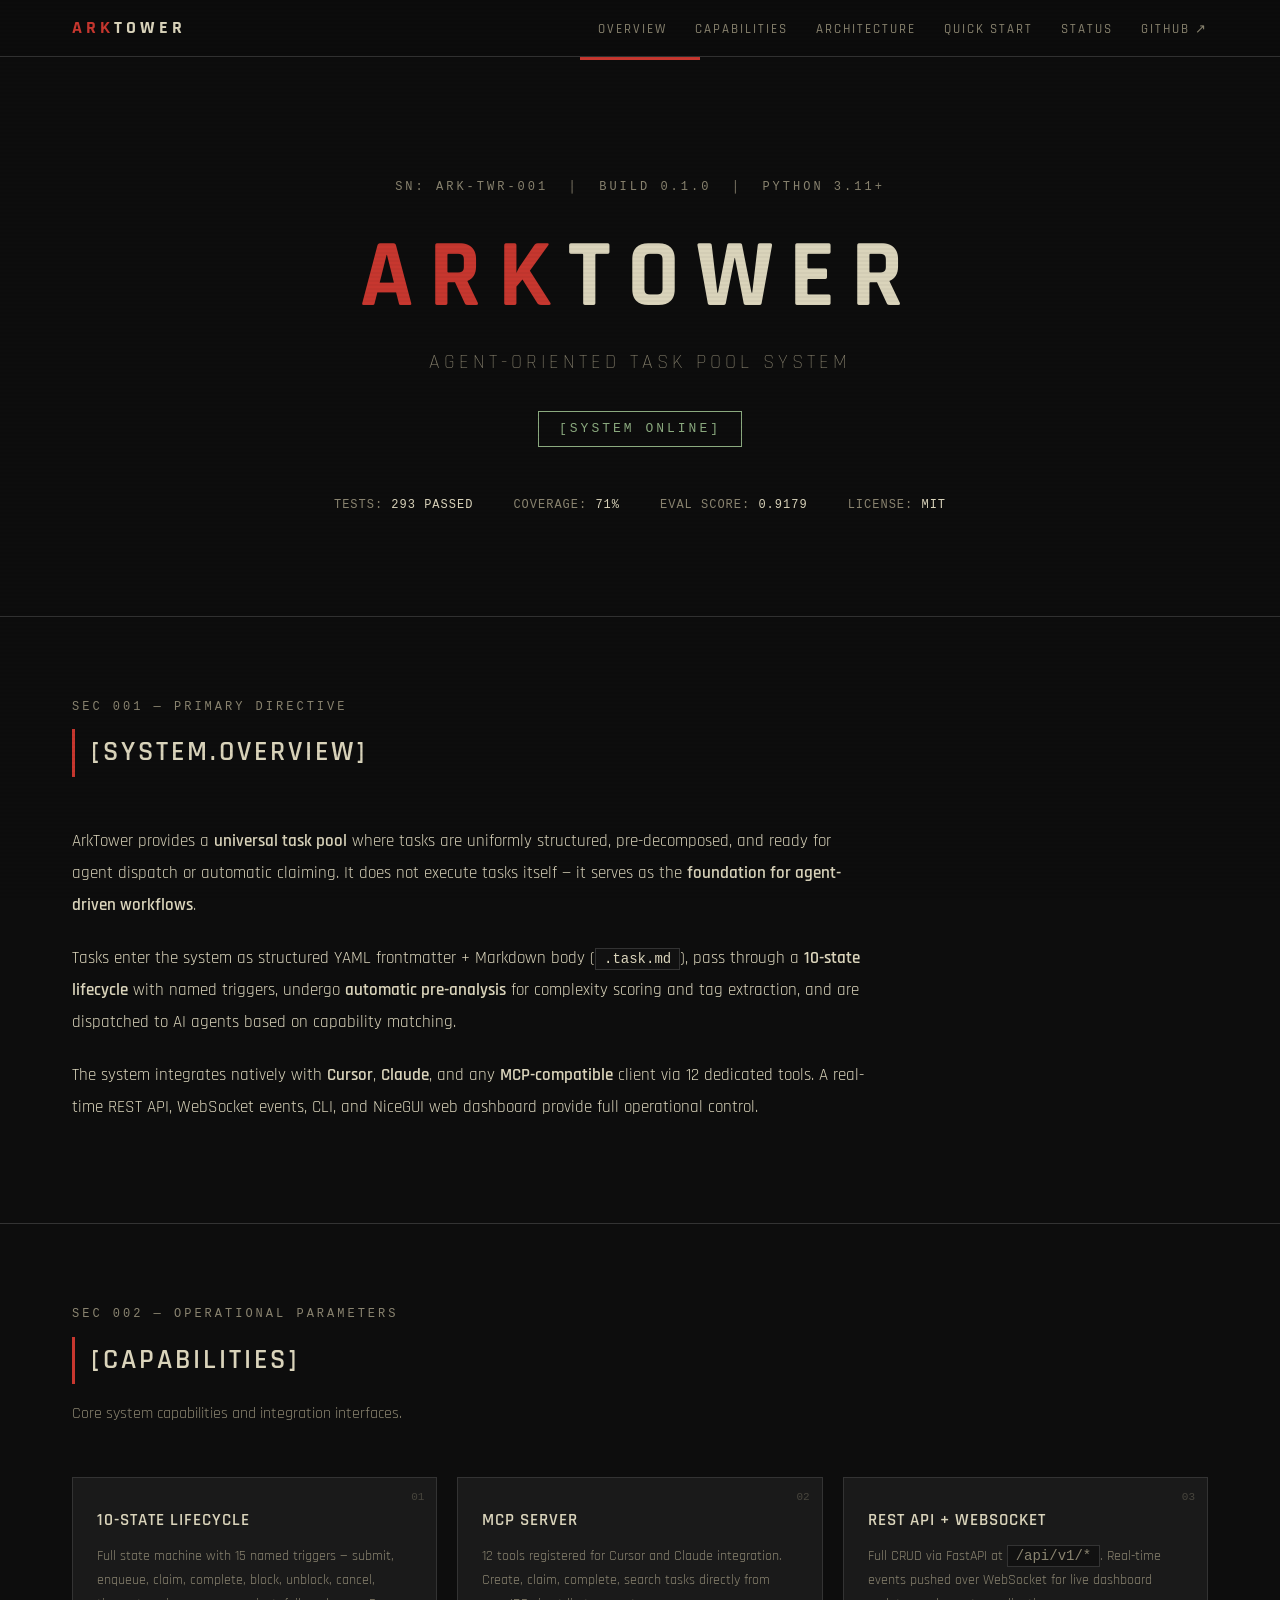
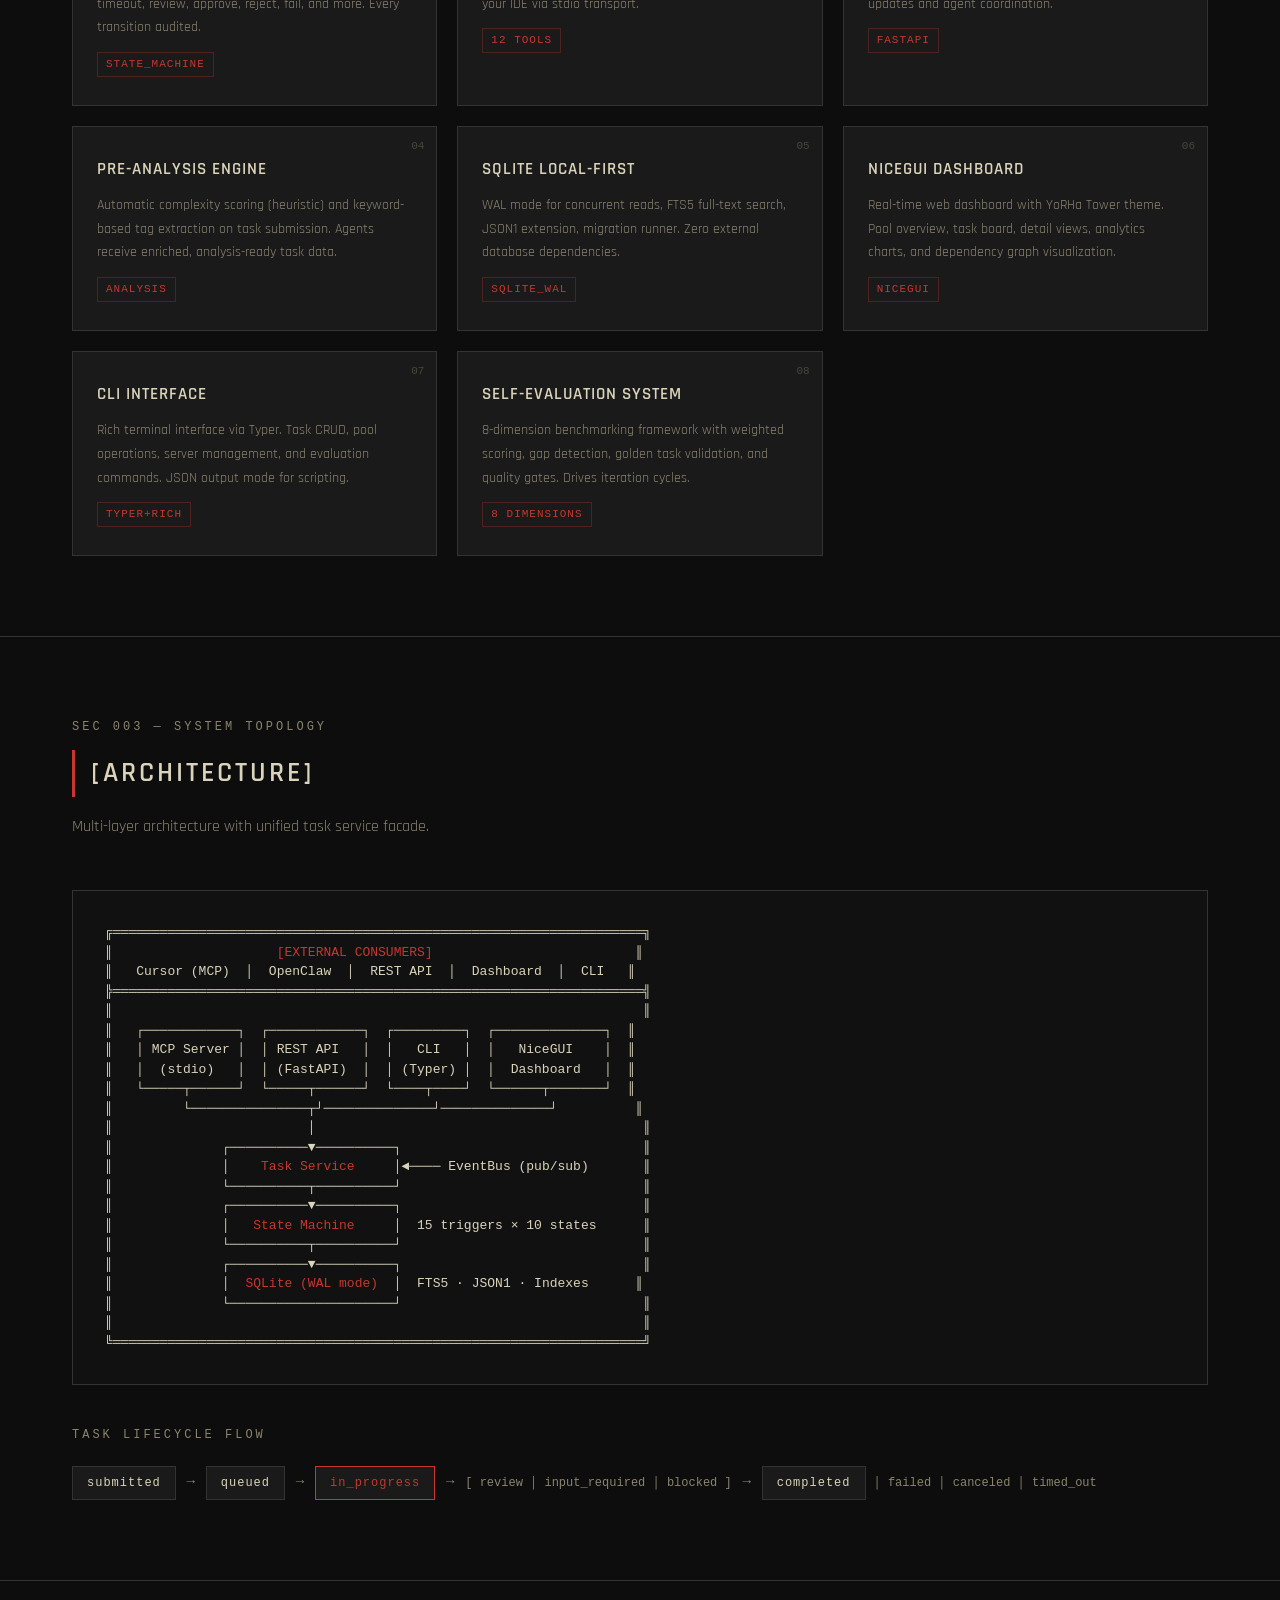
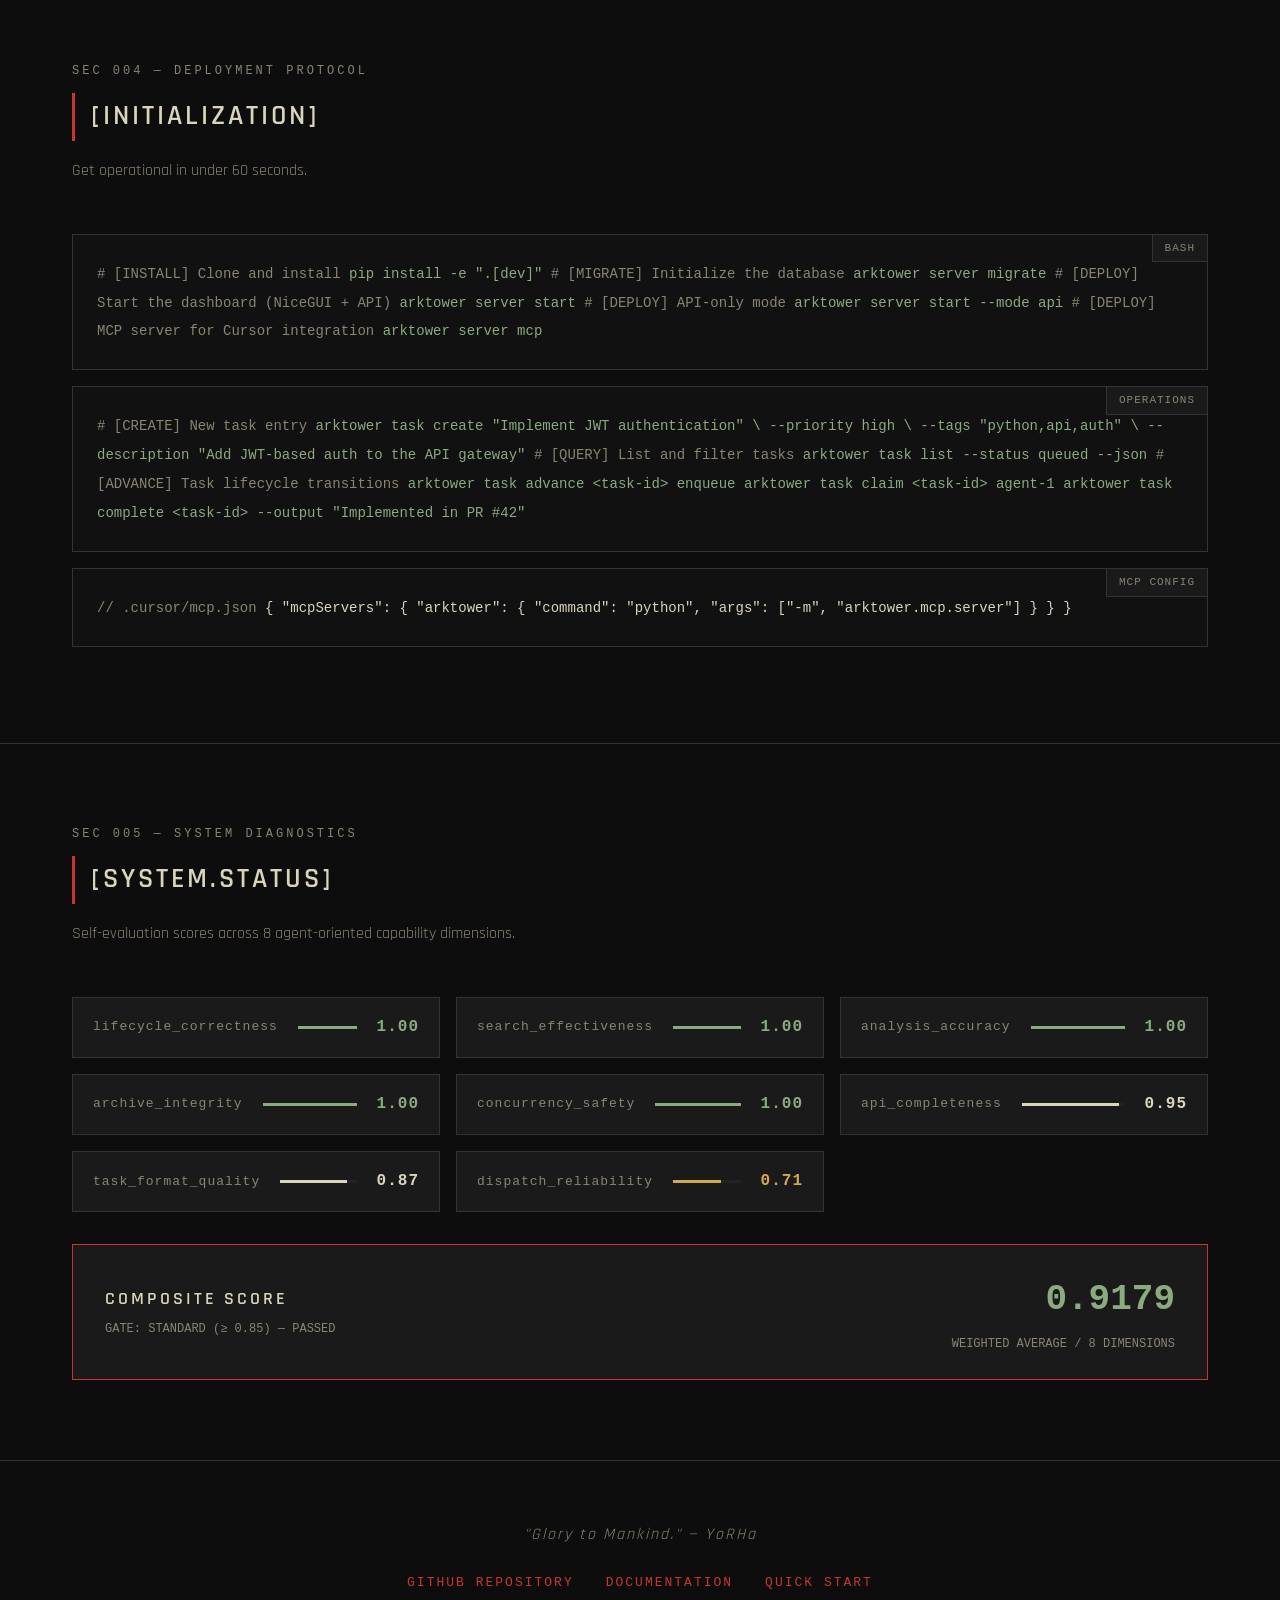
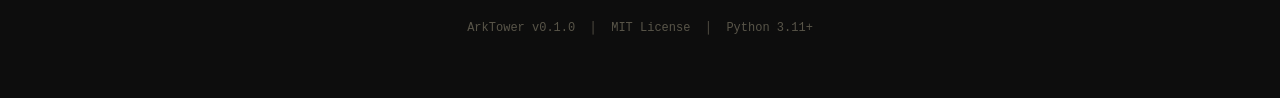
==== docs/index.html @ e8030d37 "feat: complete ArkTower task pool system with NieR:Automata Tower UI Full implementation of the agen" ====
<!DOCTYPE html>
<html lang="en">
<head>
  <meta charset="UTF-8">
  <meta name="viewport" content="width=device-width, initial-scale=1.0">
  <title>ArkTower — Agent-Oriented Task Pool System</title>
  <meta name="description" content="ArkTower: format, normalize, pre-analyze, and dispatch tasks for AI agents. NieR:Automata Tower-themed task pool system.">
  <link rel="preconnect" href="https://fonts.googleapis.com">
  <link rel="preconnect" href="https://fonts.gstatic.com" crossorigin>
  <link href="https://fonts.googleapis.com/css2?family=Rajdhani:wght@300;400;500;600;700&display=swap" rel="stylesheet">
  <style>
    *, *::before, *::after {
      margin: 0;
      padding: 0;
      box-sizing: border-box;
      border-radius: 0 !important;
    }

    :root {
      --bg: #0D0D0D;
      --bg-card: #1A1A1A;
      --bg-code: #111111;
      --text: #DAD4BB;
      --text-dim: #8A8470;
      --accent: #C7372F;
      --border: #333333;
      --border-hover: #C7372F;
      --font-main: 'Rajdhani', 'Segoe UI', sans-serif;
      --font-mono: 'Courier New', 'Consolas', monospace;
    }

    html {
      scroll-behavior: smooth;
      scroll-padding-top: 72px;
    }

    body {
      background: var(--bg);
      color: var(--text);
      font-family: var(--font-main);
      font-size: 17px;
      line-height: 1.7;
      -webkit-font-smoothing: antialiased;
    }

    /* ── Scanline overlay ── */
    .scanline-overlay {
      position: fixed;
      top: 0;
      left: 0;
      width: 100%;
      height: 100%;
      pointer-events: none;
      z-index: 9999;
      background: repeating-linear-gradient(
        0deg,
        transparent,
        transparent 2px,
        rgba(0, 0, 0, 0.03) 2px,
        rgba(0, 0, 0, 0.03) 4px
      );
    }

    /* ── Navigation ── */
    nav {
      position: sticky;
      top: 0;
      z-index: 1000;
      background: rgba(13, 13, 13, 0.95);
      border-bottom: 1px solid var(--border);
      backdrop-filter: blur(12px);
      -webkit-backdrop-filter: blur(12px);
    }

    .nav-inner {
      max-width: 1200px;
      margin: 0 auto;
      padding: 0 32px;
      display: flex;
      align-items: center;
      justify-content: space-between;
      height: 56px;
    }

    .nav-brand {
      font-weight: 700;
      font-size: 18px;
      letter-spacing: 4px;
      text-transform: uppercase;
      color: var(--text);
      text-decoration: none;
    }

    .nav-brand span {
      color: var(--accent);
    }

    .nav-links {
      display: flex;
      gap: 28px;
      list-style: none;
    }

    .nav-links a {
      color: var(--text-dim);
      text-decoration: none;
      font-size: 13px;
      font-weight: 500;
      letter-spacing: 2px;
      text-transform: uppercase;
      transition: color 0.2s;
    }

    .nav-links a:hover {
      color: var(--accent);
    }

    .nav-toggle {
      display: none;
      background: none;
      border: 1px solid var(--border);
      color: var(--text);
      padding: 6px 10px;
      cursor: pointer;
      font-family: var(--font-mono);
      font-size: 14px;
    }

    /* ── Main container ── */
    .container {
      max-width: 1200px;
      margin: 0 auto;
      padding: 0 32px;
    }

    /* ── Hero ── */
    .hero {
      position: relative;
      padding: 120px 0 100px;
      text-align: center;
      overflow: hidden;
    }

    .hero::before {
      content: '';
      position: absolute;
      top: 0;
      left: 50%;
      transform: translateX(-50%);
      width: 120px;
      height: 3px;
      background: var(--accent);
    }

    .hero-serial {
      font-family: var(--font-mono);
      font-size: 12px;
      color: var(--text-dim);
      letter-spacing: 3px;
      margin-bottom: 32px;
    }

    .hero-title {
      font-size: clamp(48px, 10vw, 96px);
      font-weight: 700;
      letter-spacing: 16px;
      text-transform: uppercase;
      line-height: 1;
      margin-bottom: 20px;
      animation: heroGlow 4s ease-in-out infinite;
    }

    .hero-title .accent {
      color: var(--accent);
    }

    @keyframes heroGlow {
      0%, 100% { text-shadow: 0 0 20px rgba(199, 55, 47, 0.0); opacity: 1; }
      25% { text-shadow: 0 0 30px rgba(199, 55, 47, 0.15); opacity: 0.98; }
      50% { text-shadow: 0 0 40px rgba(199, 55, 47, 0.25); opacity: 1; }
      75% { text-shadow: 0 0 20px rgba(199, 55, 47, 0.1); opacity: 0.97; }
    }

    @keyframes flicker {
      0%, 97%, 100% { opacity: 1; }
      98% { opacity: 0.85; }
      99% { opacity: 0.95; }
    }

    .hero-subtitle {
      font-size: 20px;
      font-weight: 300;
      color: var(--text-dim);
      letter-spacing: 4px;
      text-transform: uppercase;
      margin-bottom: 32px;
    }

    .hero-badge {
      display: inline-block;
      font-family: var(--font-mono);
      font-size: 13px;
      color: #8BAA7F;
      border: 1px solid #8BAA7F;
      padding: 6px 20px;
      letter-spacing: 3px;
      animation: flicker 5s infinite;
    }

    .hero-meta {
      margin-top: 48px;
      display: flex;
      justify-content: center;
      gap: 40px;
      flex-wrap: wrap;
    }

    .hero-meta-item {
      font-family: var(--font-mono);
      font-size: 12px;
      color: var(--text-dim);
      letter-spacing: 1px;
    }

    .hero-meta-item span {
      color: var(--text);
    }

    /* ── Sections ── */
    section {
      padding: 80px 0;
      border-top: 1px solid var(--border);
    }

    .section-header {
      margin-bottom: 48px;
    }

    .section-label {
      font-family: var(--font-mono);
      font-size: 12px;
      color: var(--text-dim);
      letter-spacing: 3px;
      margin-bottom: 12px;
    }

    .section-title {
      font-size: 28px;
      font-weight: 600;
      letter-spacing: 3px;
      text-transform: uppercase;
      padding-left: 16px;
      border-left: 3px solid var(--accent);
    }

    .section-desc {
      margin-top: 16px;
      max-width: 720px;
      color: var(--text-dim);
      font-size: 16px;
      line-height: 1.8;
    }

    /* ── Feature grid ── */
    .feature-grid {
      display: grid;
      grid-template-columns: repeat(auto-fill, minmax(280px, 1fr));
      gap: 20px;
    }

    .feature-card {
      background: var(--bg-card);
      border: 1px solid var(--border);
      padding: 28px 24px;
      transition: border-color 0.25s, transform 0.2s;
      position: relative;
    }

    .feature-card:hover {
      border-color: var(--border-hover);
      transform: translateY(-2px);
    }

    .feature-card::before {
      content: attr(data-index);
      position: absolute;
      top: 10px;
      right: 12px;
      font-family: var(--font-mono);
      font-size: 11px;
      color: var(--text-dim);
      opacity: 0.4;
    }

    .feature-card h3 {
      font-size: 17px;
      font-weight: 600;
      letter-spacing: 1px;
      margin-bottom: 10px;
      text-transform: uppercase;
    }

    .feature-card p {
      font-size: 14px;
      color: var(--text-dim);
      line-height: 1.7;
    }

    .feature-tag {
      display: inline-block;
      font-family: var(--font-mono);
      font-size: 11px;
      color: var(--accent);
      border: 1px solid rgba(199, 55, 47, 0.3);
      padding: 2px 8px;
      margin-top: 12px;
      letter-spacing: 1px;
    }

    /* ── Architecture ── */
    .arch-diagram {
      background: var(--bg-code);
      border: 1px solid var(--border);
      padding: 32px;
      overflow-x: auto;
      font-family: var(--font-mono);
      font-size: 13px;
      line-height: 1.5;
      color: var(--text);
      white-space: pre;
    }

    .arch-diagram .layer-label {
      color: var(--accent);
    }

    /* ── Code blocks ── */
    .code-block {
      position: relative;
      background: var(--bg-code);
      border: 1px solid var(--border);
      padding: 24px;
      margin-bottom: 16px;
      overflow-x: auto;
    }

    .code-block code {
      font-family: var(--font-mono);
      font-size: 14px;
      line-height: 1.8;
      color: var(--text);
    }

    .code-block .comment {
      color: var(--text-dim);
    }

    .code-block .command {
      color: #8BAA7F;
    }

    .code-label {
      position: absolute;
      top: 0;
      right: 0;
      font-family: var(--font-mono);
      font-size: 11px;
      color: var(--text-dim);
      background: var(--bg-card);
      border-left: 1px solid var(--border);
      border-bottom: 1px solid var(--border);
      padding: 4px 12px;
      letter-spacing: 1px;
    }

    /* ── Status display ── */
    .status-grid {
      display: grid;
      grid-template-columns: repeat(auto-fill, minmax(320px, 1fr));
      gap: 16px;
      margin-bottom: 32px;
    }

    .status-row {
      display: flex;
      align-items: center;
      justify-content: space-between;
      background: var(--bg-card);
      border: 1px solid var(--border);
      padding: 16px 20px;
      transition: border-color 0.2s;
    }

    .status-row:hover {
      border-color: var(--border-hover);
    }

    .status-label {
      font-family: var(--font-mono);
      font-size: 13px;
      letter-spacing: 1px;
      color: var(--text-dim);
    }

    .status-value {
      font-family: var(--font-mono);
      font-size: 16px;
      font-weight: 600;
      letter-spacing: 1px;
    }

    .status-bar {
      flex: 1;
      height: 3px;
      background: #222;
      margin: 0 20px;
      position: relative;
    }

    .status-bar-fill {
      position: absolute;
      top: 0;
      left: 0;
      height: 100%;
      transition: width 0.6s ease;
    }

    .status-perfect { color: #8BAA7F; }
    .status-good { color: var(--text); }
    .status-warn { color: #D4A853; }

    .status-overall {
      background: var(--bg-card);
      border: 1px solid var(--accent);
      padding: 24px 32px;
      display: flex;
      align-items: center;
      justify-content: space-between;
    }

    .status-overall-label {
      font-size: 18px;
      font-weight: 600;
      letter-spacing: 3px;
      text-transform: uppercase;
    }

    .status-overall-value {
      font-family: var(--font-mono);
      font-size: 36px;
      font-weight: 700;
      color: #8BAA7F;
    }

    .status-overall-gate {
      font-family: var(--font-mono);
      font-size: 12px;
      color: var(--text-dim);
      margin-top: 4px;
    }

    /* ── About content ── */
    .about-content {
      max-width: 800px;
    }

    .about-content p {
      font-size: 17px;
      line-height: 1.9;
      margin-bottom: 20px;
    }

    .about-content strong {
      color: var(--text);
      font-weight: 600;
    }

    .inline-code {
      font-family: var(--font-mono);
      font-size: 14px;
      background: var(--bg-code);
      border: 1px solid var(--border);
      padding: 2px 8px;
    }

    /* ── Links ── */
    a {
      color: var(--accent);
      text-decoration: none;
      transition: text-decoration 0.2s;
    }

    a:hover {
      text-decoration: underline;
    }

    /* ── Footer ── */
    footer {
      border-top: 1px solid var(--border);
      padding: 60px 0;
      text-align: center;
    }

    .footer-quote {
      font-size: 16px;
      font-style: italic;
      color: var(--text-dim);
      margin-bottom: 24px;
      letter-spacing: 2px;
    }

    .footer-links {
      display: flex;
      justify-content: center;
      gap: 32px;
      margin-bottom: 24px;
      flex-wrap: wrap;
    }

    .footer-links a {
      font-family: var(--font-mono);
      font-size: 13px;
      letter-spacing: 2px;
      text-transform: uppercase;
    }

    .footer-copy {
      font-family: var(--font-mono);
      font-size: 12px;
      color: var(--text-dim);
      opacity: 0.6;
    }

    /* ── Lifecycle diagram ── */
    .lifecycle-flow {
      display: flex;
      align-items: center;
      flex-wrap: wrap;
      gap: 8px;
      margin-top: 20px;
    }

    .lifecycle-node {
      font-family: var(--font-mono);
      font-size: 12px;
      padding: 6px 14px;
      border: 1px solid var(--border);
      background: var(--bg-card);
      color: var(--text);
      letter-spacing: 1px;
    }

    .lifecycle-arrow {
      color: var(--text-dim);
      font-size: 14px;
    }

    .lifecycle-node.active {
      border-color: var(--accent);
      color: var(--accent);
    }

    .lifecycle-branch {
      color: var(--text-dim);
      font-family: var(--font-mono);
      font-size: 12px;
    }

    /* ── Responsive ── */
    @media (max-width: 768px) {
      .nav-links { display: none; }
      .nav-links.open {
        display: flex;
        flex-direction: column;
        position: absolute;
        top: 56px;
        left: 0;
        right: 0;
        background: rgba(13, 13, 13, 0.98);
        border-bottom: 1px solid var(--border);
        padding: 16px 32px;
        gap: 16px;
      }
      .nav-toggle { display: block; }
      .container { padding: 0 20px; }
      .hero { padding: 80px 0 60px; }
      .hero-title { letter-spacing: 8px; }
      .hero-meta { gap: 20px; }
      section { padding: 60px 0; }
      .feature-grid { grid-template-columns: 1fr; }
      .status-grid { grid-template-columns: 1fr; }
      .status-overall { flex-direction: column; gap: 12px; text-align: center; }
      .arch-diagram { font-size: 11px; padding: 16px; }
    }

    @media (max-width: 480px) {
      .hero-title { letter-spacing: 4px; }
      .hero-subtitle { font-size: 14px; letter-spacing: 2px; }
    }
  </style>
</head>
<body>

<div class="scanline-overlay"></div>

<!-- Navigation -->
<nav>
  <div class="nav-inner">
    <a href="#" class="nav-brand"><span>Ark</span>Tower</a>
    <button class="nav-toggle" onclick="document.querySelector('.nav-links').classList.toggle('open')" aria-label="Toggle navigation">≡ MENU</button>
    <ul class="nav-links">
      <li><a href="#overview">Overview</a></li>
      <li><a href="#capabilities">Capabilities</a></li>
      <li><a href="#architecture">Architecture</a></li>
      <li><a href="#init">Quick Start</a></li>
      <li><a href="#status">Status</a></li>
      <li><a href="https://github.com" target="_blank" rel="noopener">GitHub ↗</a></li>
    </ul>
  </div>
</nav>

<!-- Hero -->
<header class="hero">
  <div class="container">
    <div class="hero-serial">SN: ARK-TWR-001 &nbsp;│&nbsp; BUILD 0.1.0 &nbsp;│&nbsp; PYTHON 3.11+</div>
    <h1 class="hero-title"><span class="accent">Ark</span>Tower</h1>
    <p class="hero-subtitle">Agent-Oriented Task Pool System</p>
    <div class="hero-badge">[SYSTEM ONLINE]</div>
    <div class="hero-meta">
      <div class="hero-meta-item">TESTS: <span>293 PASSED</span></div>
      <div class="hero-meta-item">COVERAGE: <span>71%</span></div>
      <div class="hero-meta-item">EVAL SCORE: <span>0.9179</span></div>
      <div class="hero-meta-item">LICENSE: <span>MIT</span></div>
    </div>
  </div>
</header>

<!-- About -->
<section id="overview">
  <div class="container">
    <div class="section-header">
      <div class="section-label">SEC 001 — PRIMARY DIRECTIVE</div>
      <h2 class="section-title">[SYSTEM.OVERVIEW]</h2>
    </div>
    <div class="about-content">
      <p>
        ArkTower provides a <strong>universal task pool</strong> where tasks are uniformly structured,
        pre-decomposed, and ready for agent dispatch or automatic claiming. It does not execute tasks itself — it
        serves as the <strong>foundation for agent-driven workflows</strong>.
      </p>
      <p>
        Tasks enter the system as structured YAML frontmatter + Markdown body
        (<span class="inline-code">.task.md</span>), pass through a <strong>10-state lifecycle</strong> with
        named triggers, undergo <strong>automatic pre-analysis</strong> for complexity scoring and tag extraction,
        and are dispatched to AI agents based on capability matching.
      </p>
      <p>
        The system integrates natively with <strong>Cursor</strong>, <strong>Claude</strong>, and any
        <strong>MCP-compatible</strong> client via 12 dedicated tools. A real-time REST API, WebSocket events, CLI,
        and NiceGUI web dashboard provide full operational control.
      </p>
    </div>
  </div>
</section>

<!-- Features -->
<section id="capabilities">
  <div class="container">
    <div class="section-header">
      <div class="section-label">SEC 002 — OPERATIONAL PARAMETERS</div>
      <h2 class="section-title">[CAPABILITIES]</h2>
      <p class="section-desc">Core system capabilities and integration interfaces.</p>
    </div>
    <div class="feature-grid">
      <div class="feature-card" data-index="01">
        <h3>10-State Lifecycle</h3>
        <p>Full state machine with 15 named triggers — submit, enqueue, claim, complete, block, unblock, cancel, timeout, review, approve, reject, fail, and more. Every transition audited.</p>
        <span class="feature-tag">STATE_MACHINE</span>
      </div>
      <div class="feature-card" data-index="02">
        <h3>MCP Server</h3>
        <p>12 tools registered for Cursor and Claude integration. Create, claim, complete, search tasks directly from your IDE via stdio transport.</p>
        <span class="feature-tag">12 TOOLS</span>
      </div>
      <div class="feature-card" data-index="03">
        <h3>REST API + WebSocket</h3>
        <p>Full CRUD via FastAPI at <span class="inline-code">/api/v1/*</span>. Real-time events pushed over WebSocket for live dashboard updates and agent coordination.</p>
        <span class="feature-tag">FASTAPI</span>
      </div>
      <div class="feature-card" data-index="04">
        <h3>Pre-Analysis Engine</h3>
        <p>Automatic complexity scoring (heuristic) and keyword-based tag extraction on task submission. Agents receive enriched, analysis-ready task data.</p>
        <span class="feature-tag">ANALYSIS</span>
      </div>
      <div class="feature-card" data-index="05">
        <h3>SQLite Local-First</h3>
        <p>WAL mode for concurrent reads, FTS5 full-text search, JSON1 extension, migration runner. Zero external database dependencies.</p>
        <span class="feature-tag">SQLITE_WAL</span>
      </div>
      <div class="feature-card" data-index="06">
        <h3>NiceGUI Dashboard</h3>
        <p>Real-time web dashboard with YoRHa Tower theme. Pool overview, task board, detail views, analytics charts, and dependency graph visualization.</p>
        <span class="feature-tag">NICEGUI</span>
      </div>
      <div class="feature-card" data-index="07">
        <h3>CLI Interface</h3>
        <p>Rich terminal interface via Typer. Task CRUD, pool operations, server management, and evaluation commands. JSON output mode for scripting.</p>
        <span class="feature-tag">TYPER+RICH</span>
      </div>
      <div class="feature-card" data-index="08">
        <h3>Self-Evaluation System</h3>
        <p>8-dimension benchmarking framework with weighted scoring, gap detection, golden task validation, and quality gates. Drives iteration cycles.</p>
        <span class="feature-tag">8 DIMENSIONS</span>
      </div>
    </div>
  </div>
</section>

<!-- Architecture -->
<section id="architecture">
  <div class="container">
    <div class="section-header">
      <div class="section-label">SEC 003 — SYSTEM TOPOLOGY</div>
      <h2 class="section-title">[ARCHITECTURE]</h2>
      <p class="section-desc">Multi-layer architecture with unified task service facade.</p>
    </div>
    <div class="arch-diagram">╔════════════════════════════════════════════════════════════════════╗
║                     <span class="layer-label">[EXTERNAL CONSUMERS]</span>                          ║
║   Cursor (MCP)  │  OpenClaw  │  REST API  │  Dashboard  │  CLI   ║
╠════════════════════════════════════════════════════════════════════╣
║                                                                    ║
║   ┌────────────┐  ┌────────────┐  ┌─────────┐  ┌──────────────┐  ║
║   │ MCP Server │  │ REST API   │  │   CLI   │  │   NiceGUI    │  ║
║   │  (stdio)   │  │ (FastAPI)  │  │ (Typer) │  │  Dashboard   │  ║
║   └─────┬──────┘  └─────┬──────┘  └────┬────┘  └──────┬───────┘  ║
║         └───────────────┬┘──────────────┘──────────────┘          ║
║                         │                                          ║
║              ┌──────────▼──────────┐                               ║
║              │    <span class="layer-label">Task Service</span>     │◄──── EventBus (pub/sub)       ║
║              └──────────┬──────────┘                               ║
║              ┌──────────▼──────────┐                               ║
║              │   <span class="layer-label">State Machine</span>     │  15 triggers × 10 states      ║
║              └──────────┬──────────┘                               ║
║              ┌──────────▼──────────┐                               ║
║              │  <span class="layer-label">SQLite (WAL mode)</span>  │  FTS5 · JSON1 · Indexes      ║
║              └─────────────────────┘                               ║
║                                                                    ║
╚════════════════════════════════════════════════════════════════════╝</div>

    <div style="margin-top: 40px;">
      <div class="section-label" style="margin-bottom: 16px;">TASK LIFECYCLE FLOW</div>
      <div class="lifecycle-flow">
        <span class="lifecycle-node">submitted</span>
        <span class="lifecycle-arrow">→</span>
        <span class="lifecycle-node">queued</span>
        <span class="lifecycle-arrow">→</span>
        <span class="lifecycle-node active">in_progress</span>
        <span class="lifecycle-arrow">→</span>
        <span class="lifecycle-branch">[ review │ input_required │ blocked ]</span>
        <span class="lifecycle-arrow">→</span>
        <span class="lifecycle-node">completed</span>
        <span class="lifecycle-branch">│ failed │ canceled │ timed_out</span>
      </div>
    </div>
  </div>
</section>

<!-- Quick Start -->
<section id="init">
  <div class="container">
    <div class="section-header">
      <div class="section-label">SEC 004 — DEPLOYMENT PROTOCOL</div>
      <h2 class="section-title">[INITIALIZATION]</h2>
      <p class="section-desc">Get operational in under 60 seconds.</p>
    </div>

    <div class="code-block">
      <span class="code-label">BASH</span>
      <code><span class="comment"># [INSTALL] Clone and install</span>
<span class="command">pip install -e ".[dev]"</span>

<span class="comment"># [MIGRATE] Initialize the database</span>
<span class="command">arktower server migrate</span>

<span class="comment"># [DEPLOY] Start the dashboard (NiceGUI + API)</span>
<span class="command">arktower server start</span>

<span class="comment"># [DEPLOY] API-only mode</span>
<span class="command">arktower server start --mode api</span>

<span class="comment"># [DEPLOY] MCP server for Cursor integration</span>
<span class="command">arktower server mcp</span></code>
    </div>

    <div class="code-block">
      <span class="code-label">OPERATIONS</span>
      <code><span class="comment"># [CREATE] New task entry</span>
<span class="command">arktower task create "Implement JWT authentication" \
  --priority high \
  --tags "python,api,auth" \
  --description "Add JWT-based auth to the API gateway"</span>

<span class="comment"># [QUERY] List and filter tasks</span>
<span class="command">arktower task list --status queued --json</span>

<span class="comment"># [ADVANCE] Task lifecycle transitions</span>
<span class="command">arktower task advance &lt;task-id&gt; enqueue</span>
<span class="command">arktower task claim &lt;task-id&gt; agent-1</span>
<span class="command">arktower task complete &lt;task-id&gt; --output "Implemented in PR #42"</span></code>
    </div>

    <div class="code-block">
      <span class="code-label">MCP CONFIG</span>
      <code><span class="comment">// .cursor/mcp.json</span>
{
  "mcpServers": {
    "arktower": {
      "command": "python",
      "args": ["-m", "arktower.mcp.server"]
    }
  }
}</code>
    </div>
  </div>
</section>

<!-- Status -->
<section id="status">
  <div class="container">
    <div class="section-header">
      <div class="section-label">SEC 005 — SYSTEM DIAGNOSTICS</div>
      <h2 class="section-title">[SYSTEM.STATUS]</h2>
      <p class="section-desc">Self-evaluation scores across 8 agent-oriented capability dimensions.</p>
    </div>

    <div class="status-grid">
      <div class="status-row">
        <span class="status-label">lifecycle_correctness</span>
        <div class="status-bar"><div class="status-bar-fill" style="width:100%; background:#8BAA7F;"></div></div>
        <span class="status-value status-perfect">1.00</span>
      </div>
      <div class="status-row">
        <span class="status-label">search_effectiveness</span>
        <div class="status-bar"><div class="status-bar-fill" style="width:100%; background:#8BAA7F;"></div></div>
        <span class="status-value status-perfect">1.00</span>
      </div>
      <div class="status-row">
        <span class="status-label">analysis_accuracy</span>
        <div class="status-bar"><div class="status-bar-fill" style="width:100%; background:#8BAA7F;"></div></div>
        <span class="status-value status-perfect">1.00</span>
      </div>
      <div class="status-row">
        <span class="status-label">archive_integrity</span>
        <div class="status-bar"><div class="status-bar-fill" style="width:100%; background:#8BAA7F;"></div></div>
        <span class="status-value status-perfect">1.00</span>
      </div>
      <div class="status-row">
        <span class="status-label">concurrency_safety</span>
        <div class="status-bar"><div class="status-bar-fill" style="width:100%; background:#8BAA7F;"></div></div>
        <span class="status-value status-perfect">1.00</span>
      </div>
      <div class="status-row">
        <span class="status-label">api_completeness</span>
        <div class="status-bar"><div class="status-bar-fill" style="width:95%; background:#DAD4BB;"></div></div>
        <span class="status-value status-good">0.95</span>
      </div>
      <div class="status-row">
        <span class="status-label">task_format_quality</span>
        <div class="status-bar"><div class="status-bar-fill" style="width:87%; background:#DAD4BB;"></div></div>
        <span class="status-value status-good">0.87</span>
      </div>
      <div class="status-row">
        <span class="status-label">dispatch_reliability</span>
        <div class="status-bar"><div class="status-bar-fill" style="width:71%; background:#D4A853;"></div></div>
        <span class="status-value status-warn">0.71</span>
      </div>
    </div>

    <div class="status-overall">
      <div>
        <div class="status-overall-label">Composite Score</div>
        <div class="status-overall-gate">GATE: STANDARD (≥ 0.85) — PASSED</div>
      </div>
      <div style="text-align: right;">
        <div class="status-overall-value">0.9179</div>
        <div class="status-overall-gate">WEIGHTED AVERAGE / 8 DIMENSIONS</div>
      </div>
    </div>
  </div>
</section>

<!-- Footer -->
<footer>
  <div class="container">
    <p class="footer-quote">"Glory to Mankind." — YoRHa</p>
    <div class="footer-links">
      <a href="https://github.com" target="_blank" rel="noopener">GitHub Repository</a>
      <a href="#overview">Documentation</a>
      <a href="#init">Quick Start</a>
    </div>
    <p class="footer-copy">ArkTower v0.1.0 &nbsp;│&nbsp; MIT License &nbsp;│&nbsp; Python 3.11+</p>
  </div>
</footer>

<script>
  document.querySelectorAll('.nav-links a').forEach(function(link) {
    link.addEventListener('click', function() {
      document.querySelector('.nav-links').classList.remove('open');
    });
  });
</script>

</body>
</html>
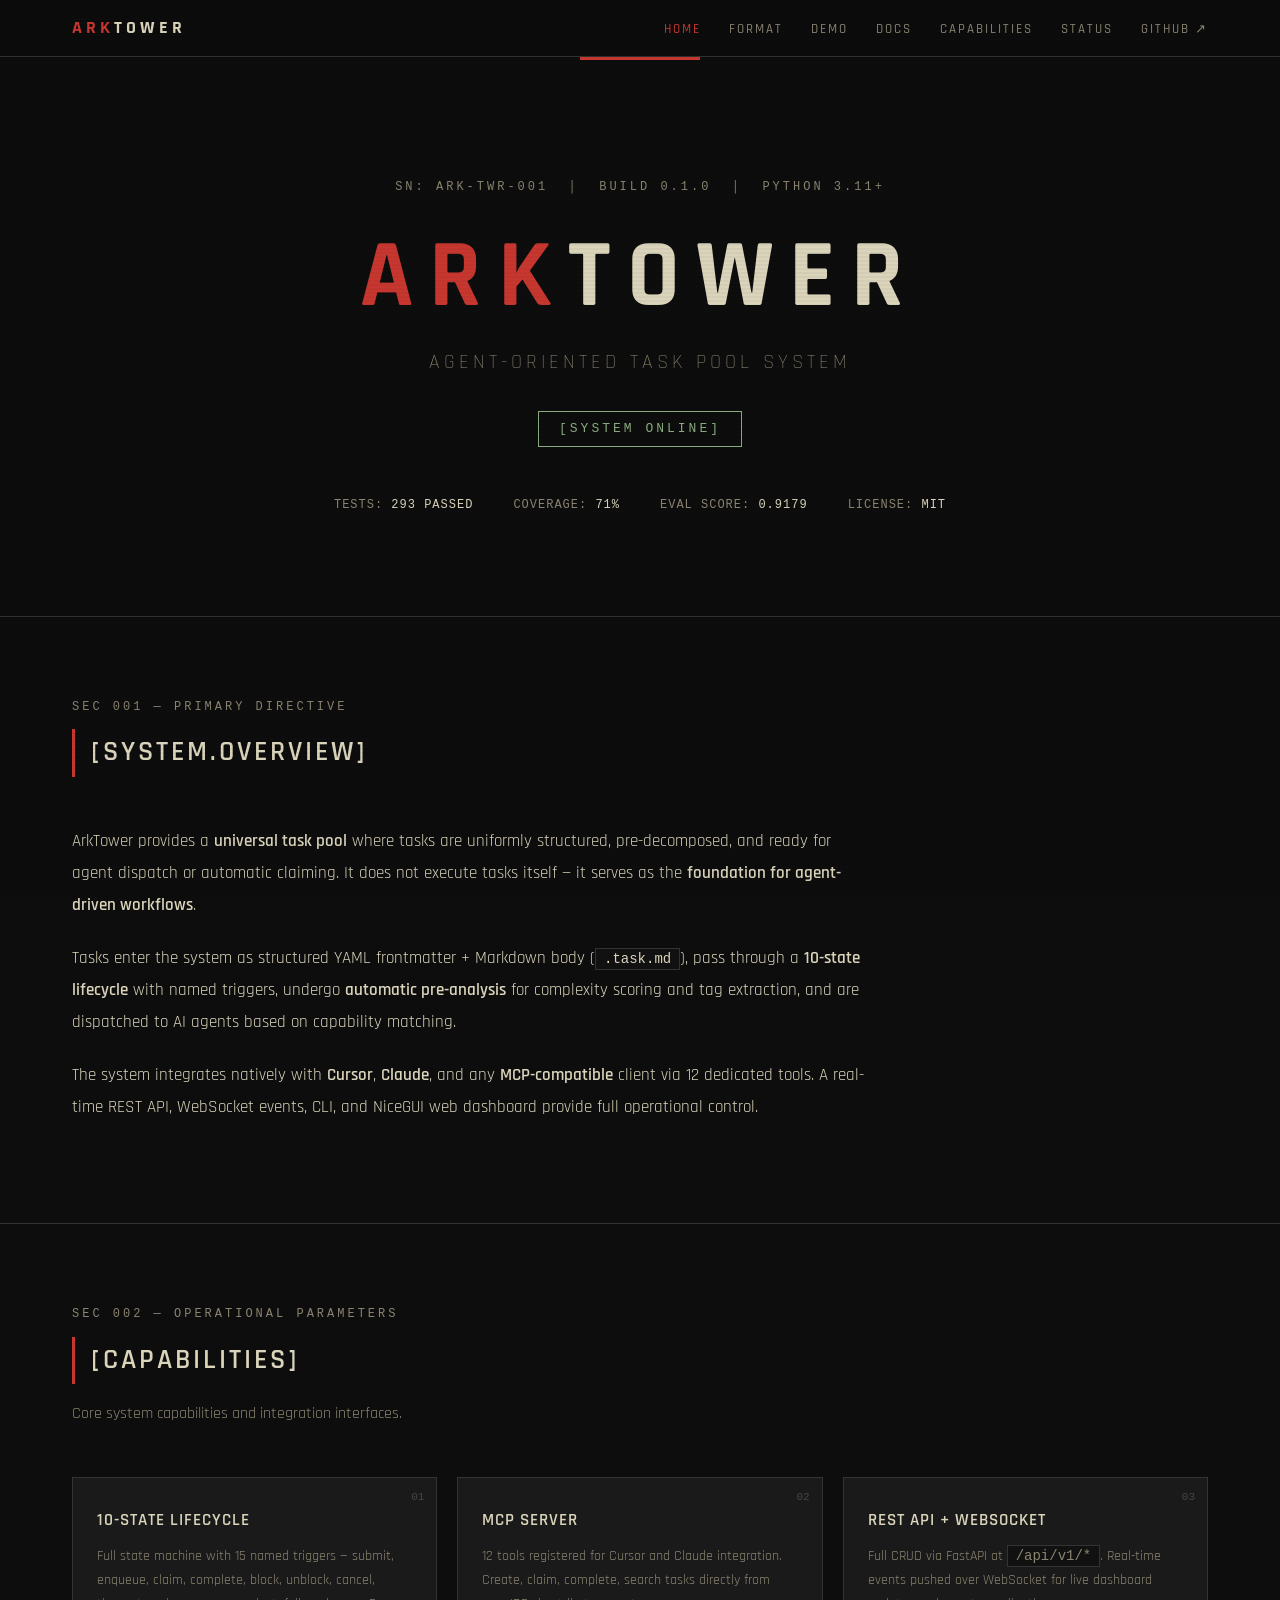
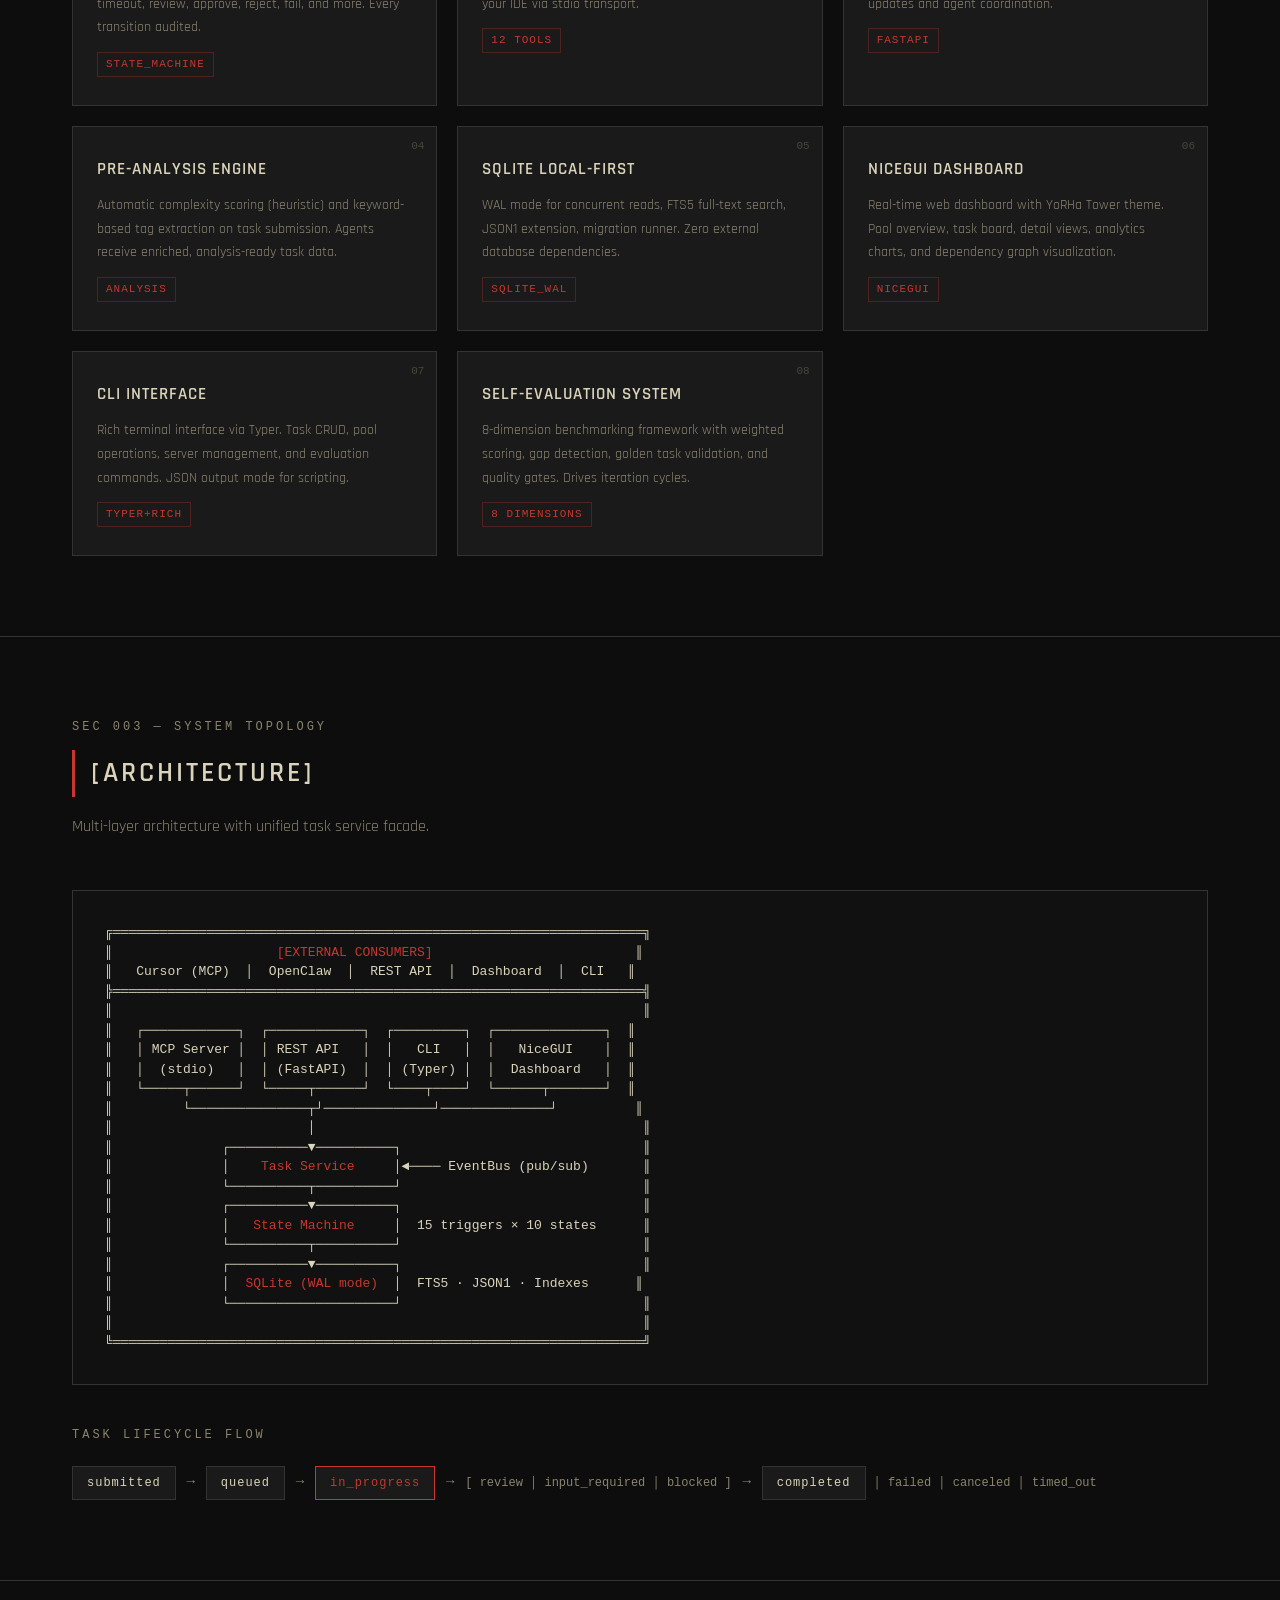
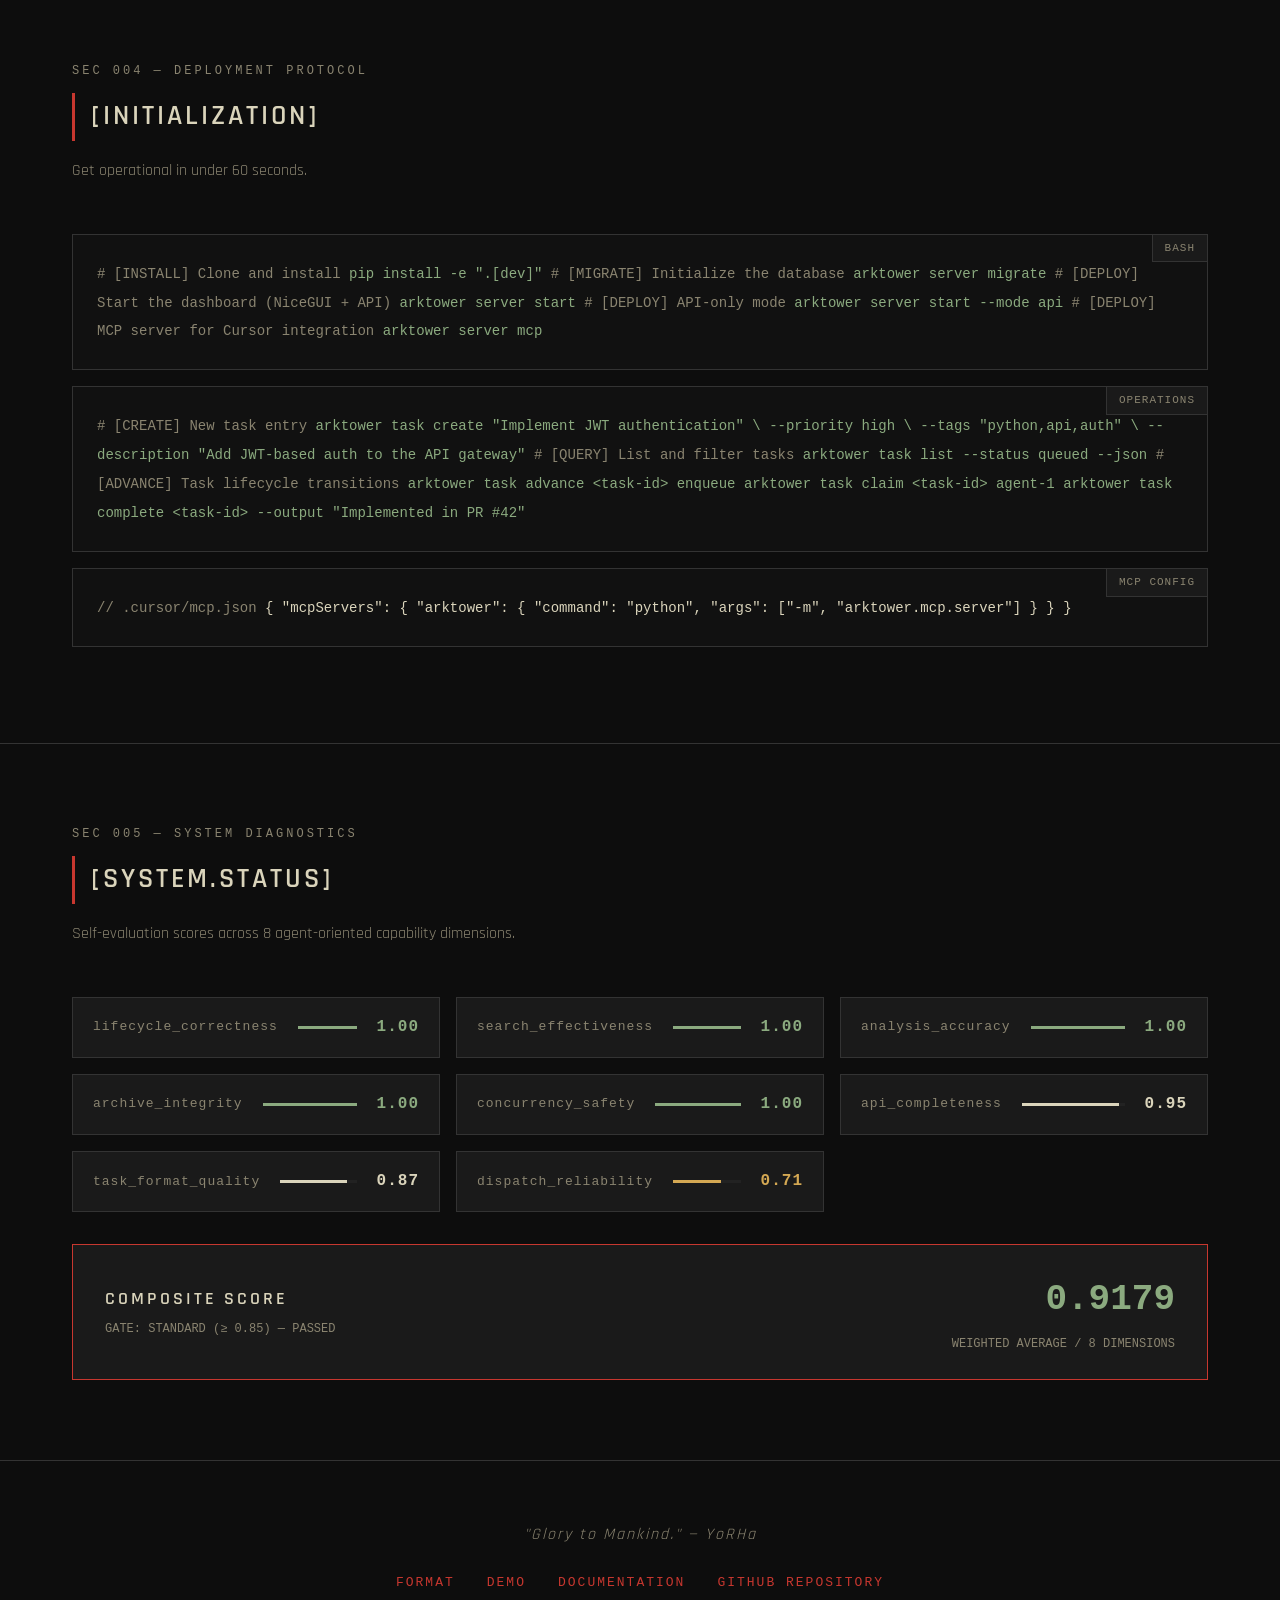
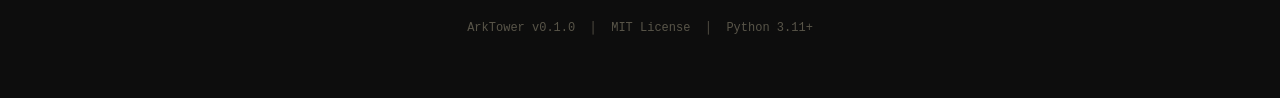
==== commit 8a75c3b5: "feat: add format spec, interactive demo, and docs hub pages to GitHub Pages New pages (NieR:Automata" ====
--- a/docs/index.html
+++ b/docs/index.html
@@ -8,596 +8,7 @@
   <link rel="preconnect" href="https://fonts.googleapis.com">
   <link rel="preconnect" href="https://fonts.gstatic.com" crossorigin>
   <link href="https://fonts.googleapis.com/css2?family=Rajdhani:wght@300;400;500;600;700&display=swap" rel="stylesheet">
-  <style>
-    *, *::before, *::after {
-      margin: 0;
-      padding: 0;
-      box-sizing: border-box;
-      border-radius: 0 !important;
-    }
-
-    :root {
-      --bg: #0D0D0D;
-      --bg-card: #1A1A1A;
-      --bg-code: #111111;
-      --text: #DAD4BB;
-      --text-dim: #8A8470;
-      --accent: #C7372F;
-      --border: #333333;
-      --border-hover: #C7372F;
-      --font-main: 'Rajdhani', 'Segoe UI', sans-serif;
-      --font-mono: 'Courier New', 'Consolas', monospace;
-    }
-
-    html {
-      scroll-behavior: smooth;
-      scroll-padding-top: 72px;
-    }
-
-    body {
-      background: var(--bg);
-      color: var(--text);
-      font-family: var(--font-main);
-      font-size: 17px;
-      line-height: 1.7;
-      -webkit-font-smoothing: antialiased;
-    }
-
-    /* ── Scanline overlay ── */
-    .scanline-overlay {
-      position: fixed;
-      top: 0;
-      left: 0;
-      width: 100%;
-      height: 100%;
-      pointer-events: none;
-      z-index: 9999;
-      background: repeating-linear-gradient(
-        0deg,
-        transparent,
-        transparent 2px,
-        rgba(0, 0, 0, 0.03) 2px,
-        rgba(0, 0, 0, 0.03) 4px
-      );
-    }
-
-    /* ── Navigation ── */
-    nav {
-      position: sticky;
-      top: 0;
-      z-index: 1000;
-      background: rgba(13, 13, 13, 0.95);
-      border-bottom: 1px solid var(--border);
-      backdrop-filter: blur(12px);
-      -webkit-backdrop-filter: blur(12px);
-    }
-
-    .nav-inner {
-      max-width: 1200px;
-      margin: 0 auto;
-      padding: 0 32px;
-      display: flex;
-      align-items: center;
-      justify-content: space-between;
-      height: 56px;
-    }
-
-    .nav-brand {
-      font-weight: 700;
-      font-size: 18px;
-      letter-spacing: 4px;
-      text-transform: uppercase;
-      color: var(--text);
-      text-decoration: none;
-    }
-
-    .nav-brand span {
-      color: var(--accent);
-    }
-
-    .nav-links {
-      display: flex;
-      gap: 28px;
-      list-style: none;
-    }
-
-    .nav-links a {
-      color: var(--text-dim);
-      text-decoration: none;
-      font-size: 13px;
-      font-weight: 500;
-      letter-spacing: 2px;
-      text-transform: uppercase;
-      transition: color 0.2s;
-    }
-
-    .nav-links a:hover {
-      color: var(--accent);
-    }
-
-    .nav-toggle {
-      display: none;
-      background: none;
-      border: 1px solid var(--border);
-      color: var(--text);
-      padding: 6px 10px;
-      cursor: pointer;
-      font-family: var(--font-mono);
-      font-size: 14px;
-    }
-
-    /* ── Main container ── */
-    .container {
-      max-width: 1200px;
-      margin: 0 auto;
-      padding: 0 32px;
-    }
-
-    /* ── Hero ── */
-    .hero {
-      position: relative;
-      padding: 120px 0 100px;
-      text-align: center;
-      overflow: hidden;
-    }
-
-    .hero::before {
-      content: '';
-      position: absolute;
-      top: 0;
-      left: 50%;
-      transform: translateX(-50%);
-      width: 120px;
-      height: 3px;
-      background: var(--accent);
-    }
-
-    .hero-serial {
-      font-family: var(--font-mono);
-      font-size: 12px;
-      color: var(--text-dim);
-      letter-spacing: 3px;
-      margin-bottom: 32px;
-    }
-
-    .hero-title {
-      font-size: clamp(48px, 10vw, 96px);
-      font-weight: 700;
-      letter-spacing: 16px;
-      text-transform: uppercase;
-      line-height: 1;
-      margin-bottom: 20px;
-      animation: heroGlow 4s ease-in-out infinite;
-    }
-
-    .hero-title .accent {
-      color: var(--accent);
-    }
-
-    @keyframes heroGlow {
-      0%, 100% { text-shadow: 0 0 20px rgba(199, 55, 47, 0.0); opacity: 1; }
-      25% { text-shadow: 0 0 30px rgba(199, 55, 47, 0.15); opacity: 0.98; }
-      50% { text-shadow: 0 0 40px rgba(199, 55, 47, 0.25); opacity: 1; }
-      75% { text-shadow: 0 0 20px rgba(199, 55, 47, 0.1); opacity: 0.97; }
-    }
-
-    @keyframes flicker {
-      0%, 97%, 100% { opacity: 1; }
-      98% { opacity: 0.85; }
-      99% { opacity: 0.95; }
-    }
-
-    .hero-subtitle {
-      font-size: 20px;
-      font-weight: 300;
-      color: var(--text-dim);
-      letter-spacing: 4px;
-      text-transform: uppercase;
-      margin-bottom: 32px;
-    }
-
-    .hero-badge {
-      display: inline-block;
-      font-family: var(--font-mono);
-      font-size: 13px;
-      color: #8BAA7F;
-      border: 1px solid #8BAA7F;
-      padding: 6px 20px;
-      letter-spacing: 3px;
-      animation: flicker 5s infinite;
-    }
-
-    .hero-meta {
-      margin-top: 48px;
-      display: flex;
-      justify-content: center;
-      gap: 40px;
-      flex-wrap: wrap;
-    }
-
-    .hero-meta-item {
-      font-family: var(--font-mono);
-      font-size: 12px;
-      color: var(--text-dim);
-      letter-spacing: 1px;
-    }
-
-    .hero-meta-item span {
-      color: var(--text);
-    }
-
-    /* ── Sections ── */
-    section {
-      padding: 80px 0;
-      border-top: 1px solid var(--border);
-    }
-
-    .section-header {
-      margin-bottom: 48px;
-    }
-
-    .section-label {
-      font-family: var(--font-mono);
-      font-size: 12px;
-      color: var(--text-dim);
-      letter-spacing: 3px;
-      margin-bottom: 12px;
-    }
-
-    .section-title {
-      font-size: 28px;
-      font-weight: 600;
-      letter-spacing: 3px;
-      text-transform: uppercase;
-      padding-left: 16px;
-      border-left: 3px solid var(--accent);
-    }
-
-    .section-desc {
-      margin-top: 16px;
-      max-width: 720px;
-      color: var(--text-dim);
-      font-size: 16px;
-      line-height: 1.8;
-    }
-
-    /* ── Feature grid ── */
-    .feature-grid {
-      display: grid;
-      grid-template-columns: repeat(auto-fill, minmax(280px, 1fr));
-      gap: 20px;
-    }
-
-    .feature-card {
-      background: var(--bg-card);
-      border: 1px solid var(--border);
-      padding: 28px 24px;
-      transition: border-color 0.25s, transform 0.2s;
-      position: relative;
-    }
-
-    .feature-card:hover {
-      border-color: var(--border-hover);
-      transform: translateY(-2px);
-    }
-
-    .feature-card::before {
-      content: attr(data-index);
-      position: absolute;
-      top: 10px;
-      right: 12px;
-      font-family: var(--font-mono);
-      font-size: 11px;
-      color: var(--text-dim);
-      opacity: 0.4;
-    }
-
-    .feature-card h3 {
-      font-size: 17px;
-      font-weight: 600;
-      letter-spacing: 1px;
-      margin-bottom: 10px;
-      text-transform: uppercase;
-    }
-
-    .feature-card p {
-      font-size: 14px;
-      color: var(--text-dim);
-      line-height: 1.7;
-    }
-
-    .feature-tag {
-      display: inline-block;
-      font-family: var(--font-mono);
-      font-size: 11px;
-      color: var(--accent);
-      border: 1px solid rgba(199, 55, 47, 0.3);
-      padding: 2px 8px;
-      margin-top: 12px;
-      letter-spacing: 1px;
-    }
-
-    /* ── Architecture ── */
-    .arch-diagram {
-      background: var(--bg-code);
-      border: 1px solid var(--border);
-      padding: 32px;
-      overflow-x: auto;
-      font-family: var(--font-mono);
-      font-size: 13px;
-      line-height: 1.5;
-      color: var(--text);
-      white-space: pre;
-    }
-
-    .arch-diagram .layer-label {
-      color: var(--accent);
-    }
-
-    /* ── Code blocks ── */
-    .code-block {
-      position: relative;
-      background: var(--bg-code);
-      border: 1px solid var(--border);
-      padding: 24px;
-      margin-bottom: 16px;
-      overflow-x: auto;
-    }
-
-    .code-block code {
-      font-family: var(--font-mono);
-      font-size: 14px;
-      line-height: 1.8;
-      color: var(--text);
-    }
-
-    .code-block .comment {
-      color: var(--text-dim);
-    }
-
-    .code-block .command {
-      color: #8BAA7F;
-    }
-
-    .code-label {
-      position: absolute;
-      top: 0;
-      right: 0;
-      font-family: var(--font-mono);
-      font-size: 11px;
-      color: var(--text-dim);
-      background: var(--bg-card);
-      border-left: 1px solid var(--border);
-      border-bottom: 1px solid var(--border);
-      padding: 4px 12px;
-      letter-spacing: 1px;
-    }
-
-    /* ── Status display ── */
-    .status-grid {
-      display: grid;
-      grid-template-columns: repeat(auto-fill, minmax(320px, 1fr));
-      gap: 16px;
-      margin-bottom: 32px;
-    }
-
-    .status-row {
-      display: flex;
-      align-items: center;
-      justify-content: space-between;
-      background: var(--bg-card);
-      border: 1px solid var(--border);
-      padding: 16px 20px;
-      transition: border-color 0.2s;
-    }
-
-    .status-row:hover {
-      border-color: var(--border-hover);
-    }
-
-    .status-label {
-      font-family: var(--font-mono);
-      font-size: 13px;
-      letter-spacing: 1px;
-      color: var(--text-dim);
-    }
-
-    .status-value {
-      font-family: var(--font-mono);
-      font-size: 16px;
-      font-weight: 600;
-      letter-spacing: 1px;
-    }
-
-    .status-bar {
-      flex: 1;
-      height: 3px;
-      background: #222;
-      margin: 0 20px;
-      position: relative;
-    }
-
-    .status-bar-fill {
-      position: absolute;
-      top: 0;
-      left: 0;
-      height: 100%;
-      transition: width 0.6s ease;
-    }
-
-    .status-perfect { color: #8BAA7F; }
-    .status-good { color: var(--text); }
-    .status-warn { color: #D4A853; }
-
-    .status-overall {
-      background: var(--bg-card);
-      border: 1px solid var(--accent);
-      padding: 24px 32px;
-      display: flex;
-      align-items: center;
-      justify-content: space-between;
-    }
-
-    .status-overall-label {
-      font-size: 18px;
-      font-weight: 600;
-      letter-spacing: 3px;
-      text-transform: uppercase;
-    }
-
-    .status-overall-value {
-      font-family: var(--font-mono);
-      font-size: 36px;
-      font-weight: 700;
-      color: #8BAA7F;
-    }
-
-    .status-overall-gate {
-      font-family: var(--font-mono);
-      font-size: 12px;
-      color: var(--text-dim);
-      margin-top: 4px;
-    }
-
-    /* ── About content ── */
-    .about-content {
-      max-width: 800px;
-    }
-
-    .about-content p {
-      font-size: 17px;
-      line-height: 1.9;
-      margin-bottom: 20px;
-    }
-
-    .about-content strong {
-      color: var(--text);
-      font-weight: 600;
-    }
-
-    .inline-code {
-      font-family: var(--font-mono);
-      font-size: 14px;
-      background: var(--bg-code);
-      border: 1px solid var(--border);
-      padding: 2px 8px;
-    }
-
-    /* ── Links ── */
-    a {
-      color: var(--accent);
-      text-decoration: none;
-      transition: text-decoration 0.2s;
-    }
-
-    a:hover {
-      text-decoration: underline;
-    }
-
-    /* ── Footer ── */
-    footer {
-      border-top: 1px solid var(--border);
-      padding: 60px 0;
-      text-align: center;
-    }
-
-    .footer-quote {
-      font-size: 16px;
-      font-style: italic;
-      color: var(--text-dim);
-      margin-bottom: 24px;
-      letter-spacing: 2px;
-    }
-
-    .footer-links {
-      display: flex;
-      justify-content: center;
-      gap: 32px;
-      margin-bottom: 24px;
-      flex-wrap: wrap;
-    }
-
-    .footer-links a {
-      font-family: var(--font-mono);
-      font-size: 13px;
-      letter-spacing: 2px;
-      text-transform: uppercase;
-    }
-
-    .footer-copy {
-      font-family: var(--font-mono);
-      font-size: 12px;
-      color: var(--text-dim);
-      opacity: 0.6;
-    }
-
-    /* ── Lifecycle diagram ── */
-    .lifecycle-flow {
-      display: flex;
-      align-items: center;
-      flex-wrap: wrap;
-      gap: 8px;
-      margin-top: 20px;
-    }
-
-    .lifecycle-node {
-      font-family: var(--font-mono);
-      font-size: 12px;
-      padding: 6px 14px;
-      border: 1px solid var(--border);
-      background: var(--bg-card);
-      color: var(--text);
-      letter-spacing: 1px;
-    }
-
-    .lifecycle-arrow {
-      color: var(--text-dim);
-      font-size: 14px;
-    }
-
-    .lifecycle-node.active {
-      border-color: var(--accent);
-      color: var(--accent);
-    }
-
-    .lifecycle-branch {
-      color: var(--text-dim);
-      font-family: var(--font-mono);
-      font-size: 12px;
-    }
-
-    /* ── Responsive ── */
-    @media (max-width: 768px) {
-      .nav-links { display: none; }
-      .nav-links.open {
-        display: flex;
-        flex-direction: column;
-        position: absolute;
-        top: 56px;
-        left: 0;
-        right: 0;
-        background: rgba(13, 13, 13, 0.98);
-        border-bottom: 1px solid var(--border);
-        padding: 16px 32px;
-        gap: 16px;
-      }
-      .nav-toggle { display: block; }
-      .container { padding: 0 20px; }
-      .hero { padding: 80px 0 60px; }
-      .hero-title { letter-spacing: 8px; }
-      .hero-meta { gap: 20px; }
-      section { padding: 60px 0; }
-      .feature-grid { grid-template-columns: 1fr; }
-      .status-grid { grid-template-columns: 1fr; }
-      .status-overall { flex-direction: column; gap: 12px; text-align: center; }
-      .arch-diagram { font-size: 11px; padding: 16px; }
-    }
-
-    @media (max-width: 480px) {
-      .hero-title { letter-spacing: 4px; }
-      .hero-subtitle { font-size: 14px; letter-spacing: 2px; }
-    }
-  </style>
+  <link rel="stylesheet" href="shared.css">
 </head>
 <body>
 
@@ -606,13 +17,14 @@
 <!-- Navigation -->
 <nav>
   <div class="nav-inner">
-    <a href="#" class="nav-brand"><span>Ark</span>Tower</a>
+    <a href="index.html" class="nav-brand"><span>Ark</span>Tower</a>
     <button class="nav-toggle" onclick="document.querySelector('.nav-links').classList.toggle('open')" aria-label="Toggle navigation">≡ MENU</button>
     <ul class="nav-links">
-      <li><a href="#overview">Overview</a></li>
+      <li><a href="index.html" class="active">Home</a></li>
+      <li><a href="format.html">Format</a></li>
+      <li><a href="demo.html">Demo</a></li>
+      <li><a href="docs.html">Docs</a></li>
       <li><a href="#capabilities">Capabilities</a></li>
-      <li><a href="#architecture">Architecture</a></li>
-      <li><a href="#init">Quick Start</a></li>
       <li><a href="#status">Status</a></li>
       <li><a href="https://github.com" target="_blank" rel="noopener">GitHub ↗</a></li>
     </ul>
@@ -894,9 +306,10 @@
   <div class="container">
     <p class="footer-quote">"Glory to Mankind." — YoRHa</p>
     <div class="footer-links">
+      <a href="format.html">Format</a>
+      <a href="demo.html">Demo</a>
+      <a href="docs.html">Documentation</a>
       <a href="https://github.com" target="_blank" rel="noopener">GitHub Repository</a>
-      <a href="#overview">Documentation</a>
-      <a href="#init">Quick Start</a>
     </div>
     <p class="footer-copy">ArkTower v0.1.0 &nbsp;│&nbsp; MIT License &nbsp;│&nbsp; Python 3.11+</p>
   </div>
--- a/docs/shared.css
+++ b/docs/shared.css
@@ -0,0 +1,797 @@
+/* ══════════════════════════════════════════════════════════════════════
+   ArkTower — Shared Design System
+   NieR:Automata Tower / YoRHa aesthetic
+   ══════════════════════════════════════════════════════════════════════ */
+
+@import url('https://fonts.googleapis.com/css2?family=Rajdhani:wght@300;400;500;600;700&display=swap');
+
+/* ── Reset ── */
+*, *::before, *::after {
+  margin: 0;
+  padding: 0;
+  box-sizing: border-box;
+  border-radius: 0 !important;
+}
+
+/* ── Design Tokens ── */
+:root {
+  --bg: #0D0D0D;
+  --bg-card: #1A1A1A;
+  --bg-elevated: #242424;
+  --bg-code: #111111;
+  --text: #DAD4BB;
+  --text-muted: #A89F8A;
+  --text-dim: #8A8470;
+  --accent: #C7372F;
+  --green: #8BAA7F;
+  --yellow: #D4A853;
+  --blue: #6B8DAD;
+  --border: #333333;
+  --border-hover: #C7372F;
+  --font-main: 'Rajdhani', 'Segoe UI', sans-serif;
+  --font-mono: 'Courier New', 'Consolas', monospace;
+}
+
+/* ── Light theme tokens (opt-in via [data-theme="light"]) ── */
+[data-theme="light"] {
+  --bg: #F0EDE4;
+  --bg-card: #E8E4DB;
+  --bg-elevated: #DAD6CD;
+  --bg-code: #E0DCD3;
+  --text: #2A2620;
+  --text-muted: #5A5549;
+  --text-dim: #7A756A;
+  --border: #C0BBA8;
+  --border-hover: #C7372F;
+}
+
+/* ── Base ── */
+html {
+  scroll-behavior: smooth;
+  scroll-padding-top: 72px;
+}
+
+body {
+  background: var(--bg);
+  color: var(--text);
+  font-family: var(--font-main);
+  font-size: 17px;
+  line-height: 1.7;
+  -webkit-font-smoothing: antialiased;
+}
+
+/* ── Scanline overlay ── */
+.scanline-overlay {
+  position: fixed;
+  top: 0;
+  left: 0;
+  width: 100%;
+  height: 100%;
+  pointer-events: none;
+  z-index: 9999;
+  background: repeating-linear-gradient(
+    0deg,
+    transparent,
+    transparent 2px,
+    rgba(0, 0, 0, 0.03) 2px,
+    rgba(0, 0, 0, 0.03) 4px
+  );
+}
+
+/* ── Navigation ── */
+nav {
+  position: sticky;
+  top: 0;
+  z-index: 1000;
+  background: rgba(13, 13, 13, 0.95);
+  border-bottom: 1px solid var(--border);
+  backdrop-filter: blur(12px);
+  -webkit-backdrop-filter: blur(12px);
+}
+
+.nav-inner {
+  max-width: 1200px;
+  margin: 0 auto;
+  padding: 0 32px;
+  display: flex;
+  align-items: center;
+  justify-content: space-between;
+  height: 56px;
+}
+
+.nav-brand {
+  font-weight: 700;
+  font-size: 18px;
+  letter-spacing: 4px;
+  text-transform: uppercase;
+  color: var(--text);
+  text-decoration: none;
+}
+
+.nav-brand span {
+  color: var(--accent);
+}
+
+.nav-links {
+  display: flex;
+  gap: 28px;
+  list-style: none;
+}
+
+.nav-links a {
+  color: var(--text-dim);
+  text-decoration: none;
+  font-size: 13px;
+  font-weight: 500;
+  letter-spacing: 2px;
+  text-transform: uppercase;
+  transition: color 0.2s;
+}
+
+.nav-links a:hover,
+.nav-links a.active {
+  color: var(--accent);
+}
+
+.nav-toggle {
+  display: none;
+  background: none;
+  border: 1px solid var(--border);
+  color: var(--text);
+  padding: 6px 10px;
+  cursor: pointer;
+  font-family: var(--font-mono);
+  font-size: 14px;
+}
+
+/* ── Main container ── */
+.container {
+  max-width: 1200px;
+  margin: 0 auto;
+  padding: 0 32px;
+}
+
+/* ── Hero ── */
+.hero {
+  position: relative;
+  padding: 120px 0 100px;
+  text-align: center;
+  overflow: hidden;
+}
+
+.hero::before {
+  content: '';
+  position: absolute;
+  top: 0;
+  left: 50%;
+  transform: translateX(-50%);
+  width: 120px;
+  height: 3px;
+  background: var(--accent);
+}
+
+.hero-serial {
+  font-family: var(--font-mono);
+  font-size: 12px;
+  color: var(--text-dim);
+  letter-spacing: 3px;
+  margin-bottom: 32px;
+}
+
+.hero-title {
+  font-size: clamp(48px, 10vw, 96px);
+  font-weight: 700;
+  letter-spacing: 16px;
+  text-transform: uppercase;
+  line-height: 1;
+  margin-bottom: 20px;
+  animation: heroGlow 4s ease-in-out infinite;
+}
+
+.hero-title .accent {
+  color: var(--accent);
+}
+
+.hero-title-sm {
+  font-size: clamp(32px, 6vw, 56px);
+  font-weight: 700;
+  letter-spacing: 8px;
+  text-transform: uppercase;
+  line-height: 1.1;
+  margin-bottom: 20px;
+  animation: heroGlow 4s ease-in-out infinite;
+}
+
+@keyframes heroGlow {
+  0%, 100% { text-shadow: 0 0 20px rgba(199, 55, 47, 0.0); opacity: 1; }
+  25% { text-shadow: 0 0 30px rgba(199, 55, 47, 0.15); opacity: 0.98; }
+  50% { text-shadow: 0 0 40px rgba(199, 55, 47, 0.25); opacity: 1; }
+  75% { text-shadow: 0 0 20px rgba(199, 55, 47, 0.1); opacity: 0.97; }
+}
+
+@keyframes flicker {
+  0%, 97%, 100% { opacity: 1; }
+  98% { opacity: 0.85; }
+  99% { opacity: 0.95; }
+}
+
+.hero-subtitle {
+  font-size: 20px;
+  font-weight: 300;
+  color: var(--text-dim);
+  letter-spacing: 4px;
+  text-transform: uppercase;
+  margin-bottom: 32px;
+}
+
+.hero-badge {
+  display: inline-block;
+  font-family: var(--font-mono);
+  font-size: 13px;
+  color: #8BAA7F;
+  border: 1px solid #8BAA7F;
+  padding: 6px 20px;
+  letter-spacing: 3px;
+  animation: flicker 5s infinite;
+}
+
+.hero-meta {
+  margin-top: 48px;
+  display: flex;
+  justify-content: center;
+  gap: 40px;
+  flex-wrap: wrap;
+}
+
+.hero-meta-item {
+  font-family: var(--font-mono);
+  font-size: 12px;
+  color: var(--text-dim);
+  letter-spacing: 1px;
+}
+
+.hero-meta-item span {
+  color: var(--text);
+}
+
+/* ── Sections ── */
+section {
+  padding: 80px 0;
+  border-top: 1px solid var(--border);
+}
+
+.section-header {
+  margin-bottom: 48px;
+}
+
+.section-label {
+  font-family: var(--font-mono);
+  font-size: 12px;
+  color: var(--text-dim);
+  letter-spacing: 3px;
+  margin-bottom: 12px;
+}
+
+.section-title {
+  font-size: 28px;
+  font-weight: 600;
+  letter-spacing: 3px;
+  text-transform: uppercase;
+  padding-left: 16px;
+  border-left: 3px solid var(--accent);
+}
+
+.section-desc {
+  margin-top: 16px;
+  max-width: 720px;
+  color: var(--text-dim);
+  font-size: 16px;
+  line-height: 1.8;
+}
+
+/* ── Feature / Card grid ── */
+.feature-grid {
+  display: grid;
+  grid-template-columns: repeat(auto-fill, minmax(280px, 1fr));
+  gap: 20px;
+}
+
+.feature-card {
+  background: var(--bg-card);
+  border: 1px solid var(--border);
+  padding: 28px 24px;
+  transition: border-color 0.25s, transform 0.2s;
+  position: relative;
+}
+
+.feature-card:hover {
+  border-color: var(--border-hover);
+  transform: translateY(-2px);
+}
+
+.feature-card::before {
+  content: attr(data-index);
+  position: absolute;
+  top: 10px;
+  right: 12px;
+  font-family: var(--font-mono);
+  font-size: 11px;
+  color: var(--text-dim);
+  opacity: 0.4;
+}
+
+.feature-card h3 {
+  font-size: 17px;
+  font-weight: 600;
+  letter-spacing: 1px;
+  margin-bottom: 10px;
+  text-transform: uppercase;
+}
+
+.feature-card p {
+  font-size: 14px;
+  color: var(--text-dim);
+  line-height: 1.7;
+}
+
+.feature-tag {
+  display: inline-block;
+  font-family: var(--font-mono);
+  font-size: 11px;
+  color: var(--accent);
+  border: 1px solid rgba(199, 55, 47, 0.3);
+  padding: 2px 8px;
+  margin-top: 12px;
+  letter-spacing: 1px;
+}
+
+/* ── Architecture ── */
+.arch-diagram {
+  background: var(--bg-code);
+  border: 1px solid var(--border);
+  padding: 32px;
+  overflow-x: auto;
+  font-family: var(--font-mono);
+  font-size: 13px;
+  line-height: 1.5;
+  color: var(--text);
+  white-space: pre;
+}
+
+.arch-diagram .layer-label {
+  color: var(--accent);
+}
+
+/* ── Code blocks ── */
+.code-block {
+  position: relative;
+  background: var(--bg-code);
+  border: 1px solid var(--border);
+  padding: 24px;
+  margin-bottom: 16px;
+  overflow-x: auto;
+}
+
+.code-block code {
+  font-family: var(--font-mono);
+  font-size: 14px;
+  line-height: 1.8;
+  color: var(--text);
+}
+
+.code-block .comment {
+  color: var(--text-dim);
+}
+
+.code-block .command {
+  color: #8BAA7F;
+}
+
+.code-label {
+  position: absolute;
+  top: 0;
+  right: 0;
+  font-family: var(--font-mono);
+  font-size: 11px;
+  color: var(--text-dim);
+  background: var(--bg-card);
+  border-left: 1px solid var(--border);
+  border-bottom: 1px solid var(--border);
+  padding: 4px 12px;
+  letter-spacing: 1px;
+}
+
+/* ── Status display ── */
+.status-grid {
+  display: grid;
+  grid-template-columns: repeat(auto-fill, minmax(320px, 1fr));
+  gap: 16px;
+  margin-bottom: 32px;
+}
+
+.status-row {
+  display: flex;
+  align-items: center;
+  justify-content: space-between;
+  background: var(--bg-card);
+  border: 1px solid var(--border);
+  padding: 16px 20px;
+  transition: border-color 0.2s;
+}
+
+.status-row:hover {
+  border-color: var(--border-hover);
+}
+
+.status-label {
+  font-family: var(--font-mono);
+  font-size: 13px;
+  letter-spacing: 1px;
+  color: var(--text-dim);
+}
+
+.status-value {
+  font-family: var(--font-mono);
+  font-size: 16px;
+  font-weight: 600;
+  letter-spacing: 1px;
+}
+
+.status-bar {
+  flex: 1;
+  height: 3px;
+  background: #222;
+  margin: 0 20px;
+  position: relative;
+}
+
+.status-bar-fill {
+  position: absolute;
+  top: 0;
+  left: 0;
+  height: 100%;
+  transition: width 0.6s ease;
+}
+
+.status-perfect { color: #8BAA7F; }
+.status-good { color: var(--text); }
+.status-warn { color: #D4A853; }
+
+.status-overall {
+  background: var(--bg-card);
+  border: 1px solid var(--accent);
+  padding: 24px 32px;
+  display: flex;
+  align-items: center;
+  justify-content: space-between;
+}
+
+.status-overall-label {
+  font-size: 18px;
+  font-weight: 600;
+  letter-spacing: 3px;
+  text-transform: uppercase;
+}
+
+.status-overall-value {
+  font-family: var(--font-mono);
+  font-size: 36px;
+  font-weight: 700;
+  color: #8BAA7F;
+}
+
+.status-overall-gate {
+  font-family: var(--font-mono);
+  font-size: 12px;
+  color: var(--text-dim);
+  margin-top: 4px;
+}
+
+/* ── About content ── */
+.about-content {
+  max-width: 800px;
+}
+
+.about-content p {
+  font-size: 17px;
+  line-height: 1.9;
+  margin-bottom: 20px;
+}
+
+.about-content strong {
+  color: var(--text);
+  font-weight: 600;
+}
+
+.inline-code {
+  font-family: var(--font-mono);
+  font-size: 14px;
+  background: var(--bg-code);
+  border: 1px solid var(--border);
+  padding: 2px 8px;
+}
+
+/* ── Links ── */
+a {
+  color: var(--accent);
+  text-decoration: none;
+  transition: text-decoration 0.2s;
+}
+
+a:hover {
+  text-decoration: underline;
+}
+
+/* ── Tables ── */
+.spec-table {
+  width: 100%;
+  border-collapse: collapse;
+  margin-bottom: 24px;
+}
+
+.spec-table th {
+  font-family: var(--font-mono);
+  font-size: 12px;
+  color: var(--text-dim);
+  letter-spacing: 2px;
+  text-transform: uppercase;
+  text-align: left;
+  padding: 12px 16px;
+  border-bottom: 2px solid var(--border);
+  background: var(--bg-code);
+}
+
+.spec-table td {
+  font-size: 14px;
+  padding: 10px 16px;
+  border-bottom: 1px solid var(--border);
+  color: var(--text);
+  vertical-align: top;
+}
+
+.spec-table tr:hover td {
+  background: rgba(199, 55, 47, 0.03);
+}
+
+.spec-table code {
+  font-family: var(--font-mono);
+  font-size: 13px;
+  background: var(--bg-code);
+  border: 1px solid var(--border);
+  padding: 1px 6px;
+  color: var(--text);
+}
+
+/* ── Badges ── */
+.badge {
+  display: inline-block;
+  font-family: var(--font-mono);
+  font-size: 11px;
+  padding: 3px 10px;
+  letter-spacing: 1px;
+  text-transform: uppercase;
+  border: 1px solid;
+}
+
+.badge-submitted { color: var(--text-dim); border-color: var(--text-dim); }
+.badge-queued { color: var(--blue); border-color: var(--blue); }
+.badge-in_progress { color: var(--green); border-color: var(--green); }
+.badge-review { color: var(--yellow); border-color: var(--yellow); }
+.badge-input_required { color: var(--yellow); border-color: var(--yellow); }
+.badge-blocked { color: var(--accent); border-color: var(--accent); }
+.badge-completed { color: var(--green); border-color: var(--green); background: rgba(139,170,127,0.08); }
+.badge-failed { color: var(--accent); border-color: var(--accent); background: rgba(199,55,47,0.08); }
+.badge-canceled { color: var(--text-dim); border-color: var(--text-dim); background: rgba(138,132,112,0.08); }
+.badge-timed_out { color: var(--yellow); border-color: var(--yellow); background: rgba(212,168,83,0.08); }
+
+.badge-critical { color: var(--accent); border-color: var(--accent); }
+.badge-high { color: var(--yellow); border-color: var(--yellow); }
+.badge-medium { color: var(--text-muted); border-color: var(--text-muted); }
+.badge-low { color: var(--text-dim); border-color: var(--text-dim); }
+
+/* ── Collapsible ── */
+details {
+  background: var(--bg-card);
+  border: 1px solid var(--border);
+  margin-bottom: 16px;
+}
+
+details[open] {
+  border-color: var(--accent);
+}
+
+details summary {
+  padding: 16px 20px;
+  cursor: pointer;
+  font-family: var(--font-mono);
+  font-size: 14px;
+  letter-spacing: 2px;
+  text-transform: uppercase;
+  color: var(--text-dim);
+  transition: color 0.2s;
+  list-style: none;
+}
+
+details summary::-webkit-details-marker { display: none; }
+
+details summary::before {
+  content: '▸ ';
+  color: var(--accent);
+}
+
+details[open] summary::before {
+  content: '▾ ';
+}
+
+details summary:hover {
+  color: var(--text);
+}
+
+details .detail-content {
+  padding: 0 20px 20px;
+}
+
+/* ── Lifecycle diagram ── */
+.lifecycle-flow {
+  display: flex;
+  align-items: center;
+  flex-wrap: wrap;
+  gap: 8px;
+  margin-top: 20px;
+}
+
+.lifecycle-node {
+  font-family: var(--font-mono);
+  font-size: 12px;
+  padding: 6px 14px;
+  border: 1px solid var(--border);
+  background: var(--bg-card);
+  color: var(--text);
+  letter-spacing: 1px;
+}
+
+.lifecycle-arrow {
+  color: var(--text-dim);
+  font-size: 14px;
+}
+
+.lifecycle-node.active {
+  border-color: var(--accent);
+  color: var(--accent);
+}
+
+.lifecycle-branch {
+  color: var(--text-dim);
+  font-family: var(--font-mono);
+  font-size: 12px;
+}
+
+/* ── Lined code block (with line numbers) ── */
+.lined-code {
+  position: relative;
+  background: var(--bg-code);
+  border: 1px solid var(--border);
+  overflow-x: auto;
+  margin-bottom: 16px;
+}
+
+.lined-code .code-header {
+  display: flex;
+  align-items: center;
+  justify-content: space-between;
+  padding: 8px 16px;
+  background: var(--bg-card);
+  border-bottom: 1px solid var(--border);
+  font-family: var(--font-mono);
+  font-size: 12px;
+  color: var(--text-dim);
+  letter-spacing: 2px;
+}
+
+.lined-code pre {
+  padding: 16px;
+  font-family: var(--font-mono);
+  font-size: 13px;
+  line-height: 1.7;
+  color: var(--text);
+  margin: 0;
+  white-space: pre;
+  counter-reset: line;
+}
+
+.lined-code .ln {
+  display: inline-block;
+  width: 32px;
+  text-align: right;
+  margin-right: 16px;
+  color: var(--text-dim);
+  opacity: 0.4;
+  user-select: none;
+}
+
+.lined-code .yaml-key { color: var(--blue); }
+.lined-code .yaml-val { color: var(--green); }
+.lined-code .yaml-str { color: var(--text); }
+.lined-code .md-body { color: var(--text-muted); }
+
+/* ── Two-column layout ── */
+.two-col {
+  display: grid;
+  grid-template-columns: 1fr 1fr;
+  gap: 24px;
+}
+
+/* ── Footer ── */
+footer {
+  border-top: 1px solid var(--border);
+  padding: 60px 0;
+  text-align: center;
+}
+
+.footer-quote {
+  font-size: 16px;
+  font-style: italic;
+  color: var(--text-dim);
+  margin-bottom: 24px;
+  letter-spacing: 2px;
+}
+
+.footer-links {
+  display: flex;
+  justify-content: center;
+  gap: 32px;
+  margin-bottom: 24px;
+  flex-wrap: wrap;
+}
+
+.footer-links a {
+  font-family: var(--font-mono);
+  font-size: 13px;
+  letter-spacing: 2px;
+  text-transform: uppercase;
+}
+
+.footer-copy {
+  font-family: var(--font-mono);
+  font-size: 12px;
+  color: var(--text-dim);
+  opacity: 0.6;
+}
+
+/* ── Responsive ── */
+@media (max-width: 768px) {
+  .nav-links { display: none; }
+  .nav-links.open {
+    display: flex;
+    flex-direction: column;
+    position: absolute;
+    top: 56px;
+    left: 0;
+    right: 0;
+    background: rgba(13, 13, 13, 0.98);
+    border-bottom: 1px solid var(--border);
+    padding: 16px 32px;
+    gap: 16px;
+  }
+  .nav-toggle { display: block; }
+  .container { padding: 0 20px; }
+  .hero { padding: 80px 0 60px; }
+  .hero-title { letter-spacing: 8px; }
+  .hero-title-sm { letter-spacing: 4px; }
+  .hero-meta { gap: 20px; }
+  section { padding: 60px 0; }
+  .feature-grid { grid-template-columns: 1fr; }
+  .status-grid { grid-template-columns: 1fr; }
+  .status-overall { flex-direction: column; gap: 12px; text-align: center; }
+  .arch-diagram { font-size: 11px; padding: 16px; }
+  .two-col { grid-template-columns: 1fr; }
+  .spec-table { font-size: 13px; }
+  .spec-table th,
+  .spec-table td { padding: 8px 10px; }
+}
+
+@media (max-width: 480px) {
+  .hero-title { letter-spacing: 4px; }
+  .hero-title-sm { letter-spacing: 2px; }
+  .hero-subtitle { font-size: 14px; letter-spacing: 2px; }
+}
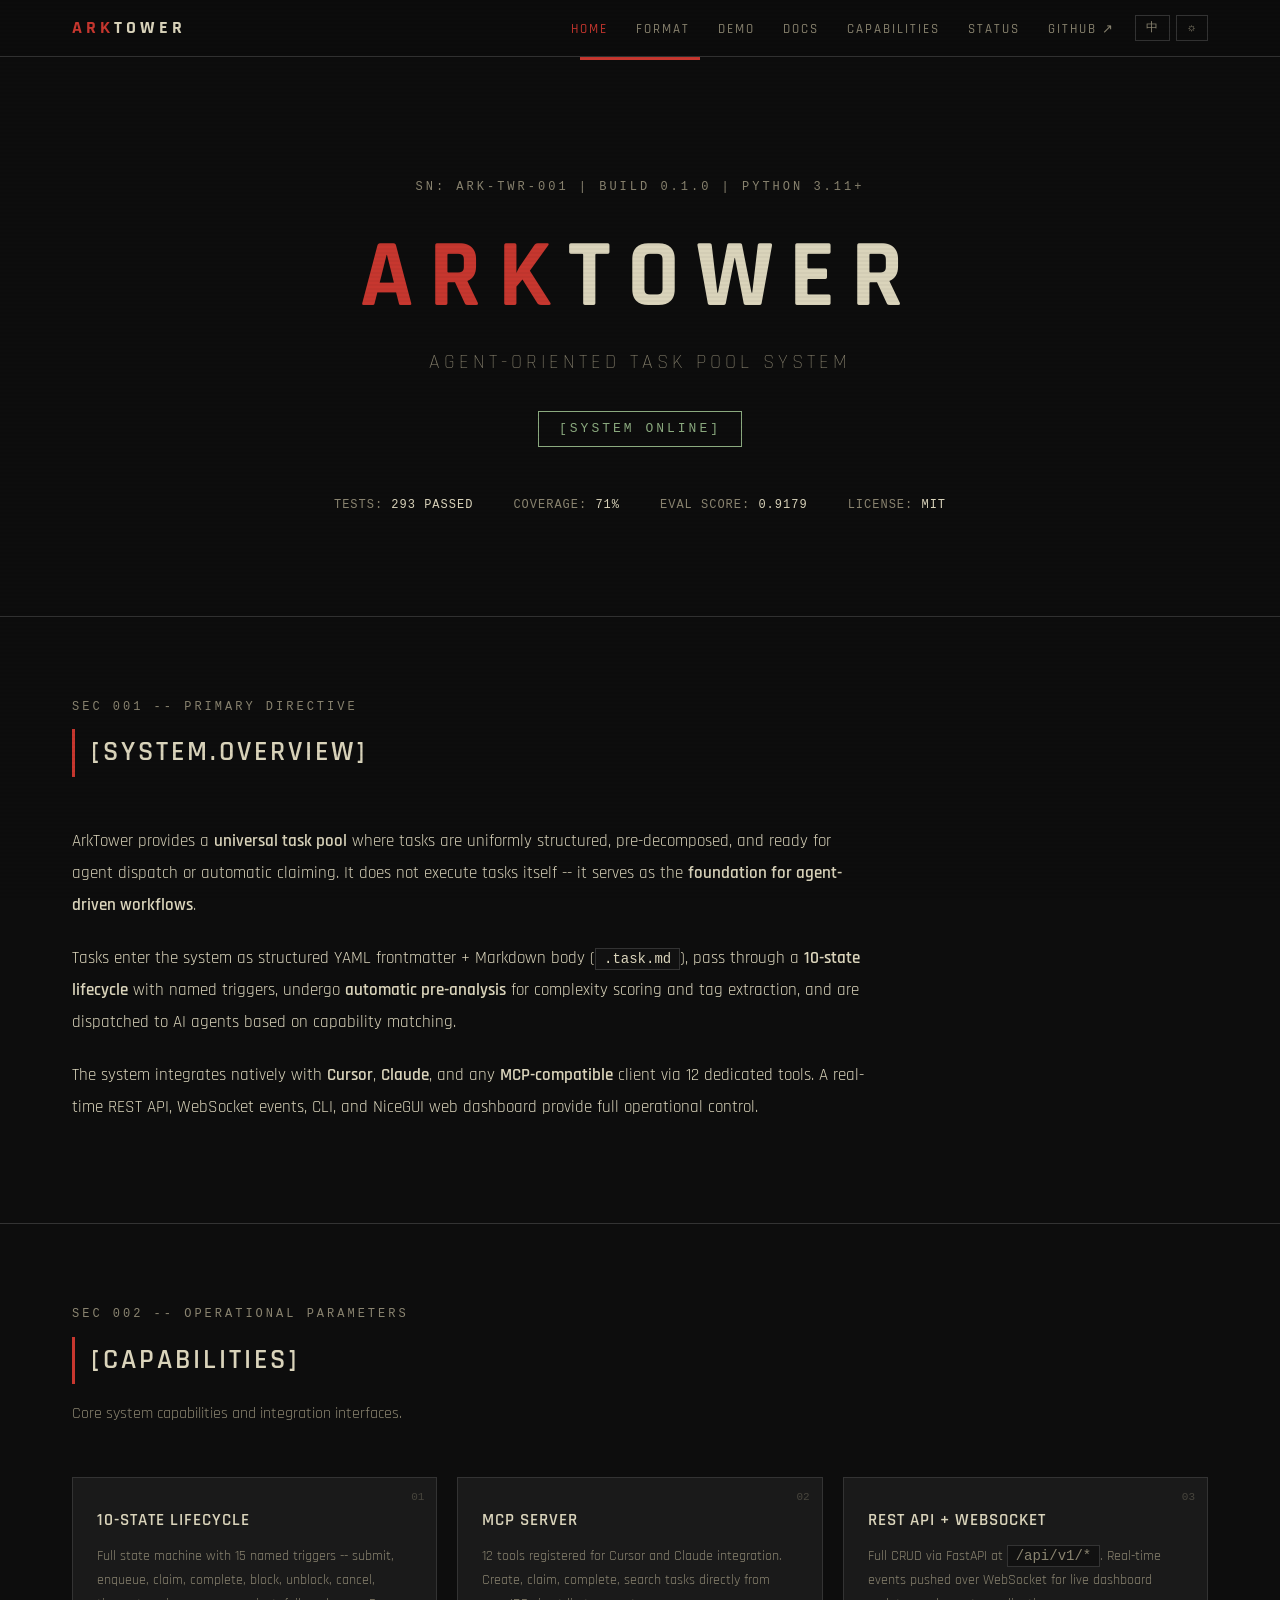
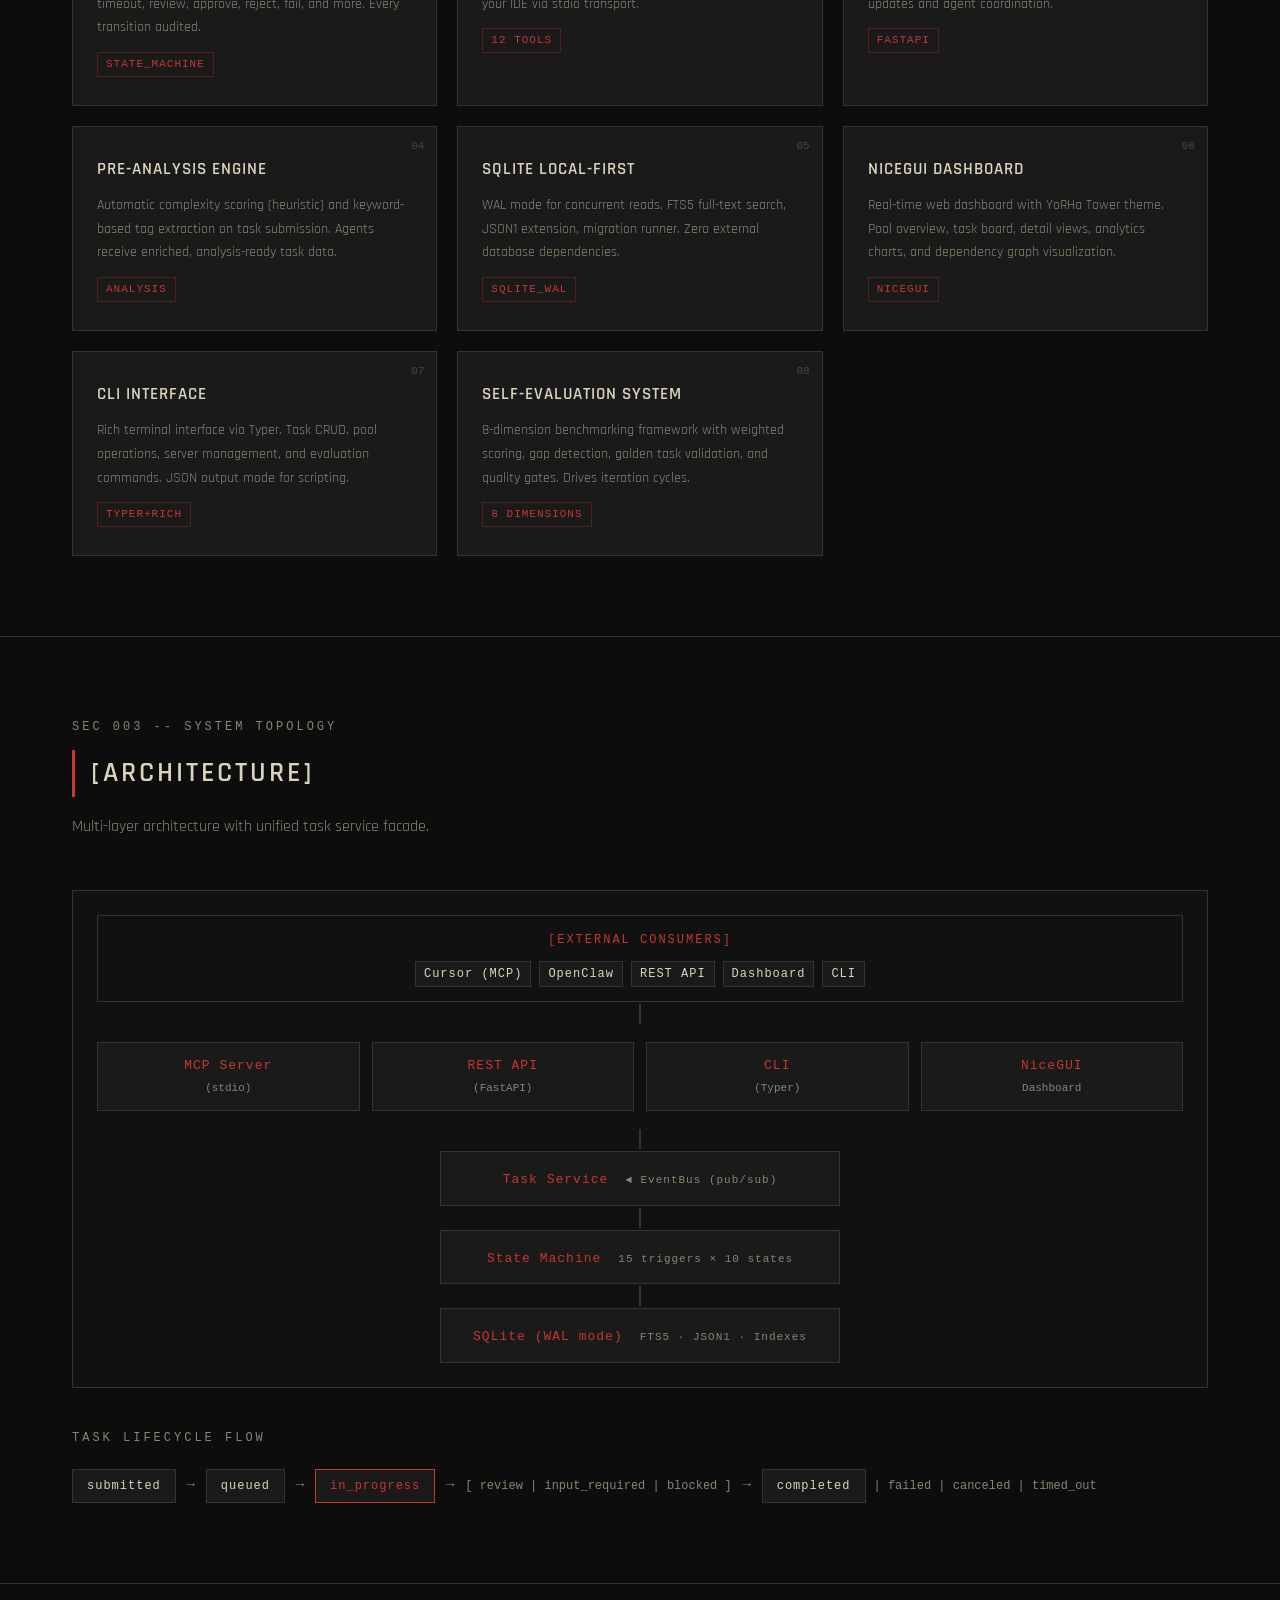
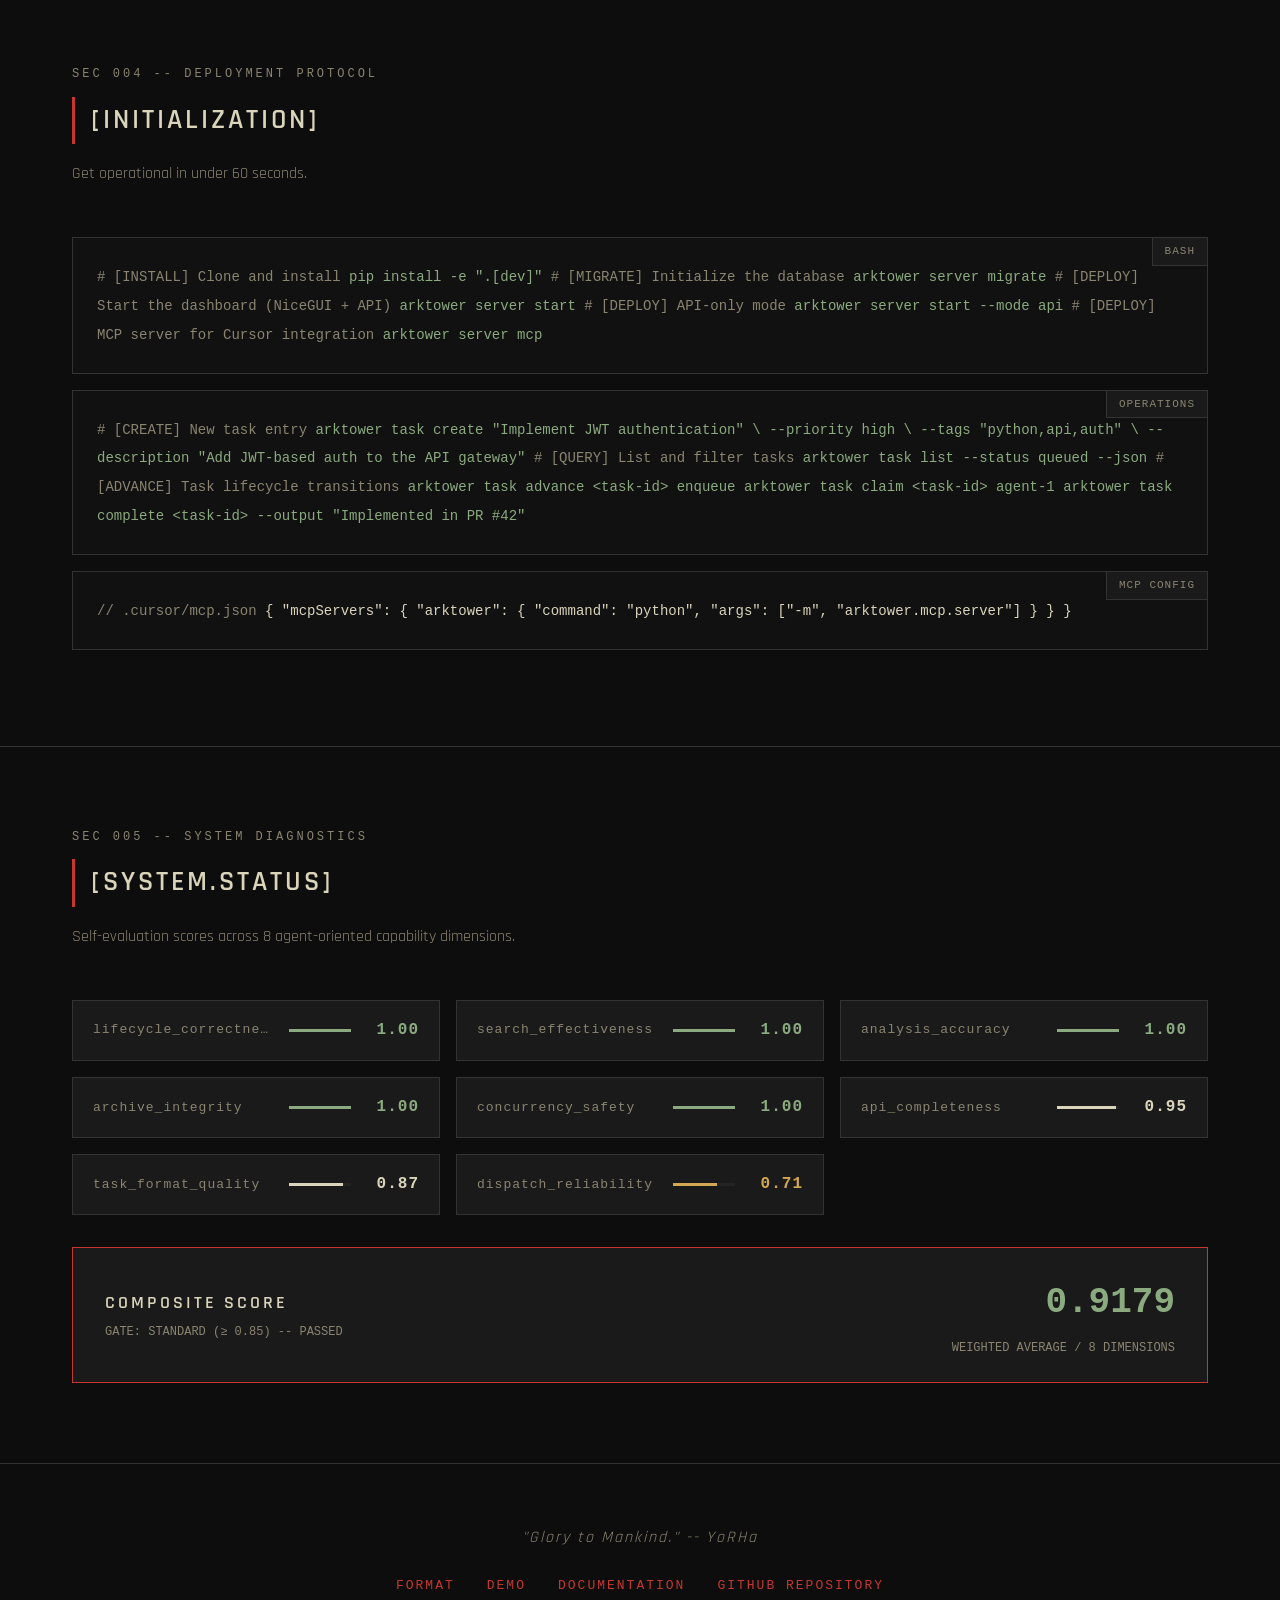
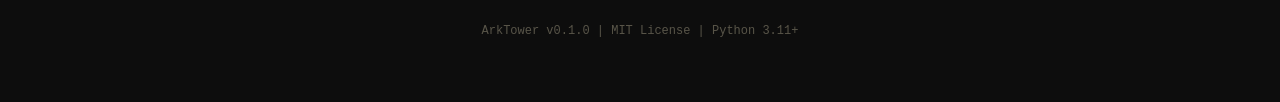
==== commit 15dd4798: "fix: add i18n/theme toggles to Pages, fix progress alignment, replace ASCII diagrams with native HTM" ====
--- a/docs/index.html
+++ b/docs/index.html
@@ -1,5 +1,5 @@
 <!DOCTYPE html>
-<html lang="en">
+<html lang="en" data-theme="dark">
 <head>
   <meta charset="UTF-8">
   <meta name="viewport" content="width=device-width, initial-scale=1.0">
@@ -18,31 +18,35 @@
 <nav>
   <div class="nav-inner">
     <a href="index.html" class="nav-brand"><span>Ark</span>Tower</a>
-    <button class="nav-toggle" onclick="document.querySelector('.nav-links').classList.toggle('open')" aria-label="Toggle navigation">≡ MENU</button>
+    <button class="nav-toggle" onclick="document.querySelector('.nav-links').classList.toggle('open')" aria-label="Toggle navigation">&#8801; MENU</button>
     <ul class="nav-links">
-      <li><a href="index.html" class="active">Home</a></li>
-      <li><a href="format.html">Format</a></li>
-      <li><a href="demo.html">Demo</a></li>
-      <li><a href="docs.html">Docs</a></li>
-      <li><a href="#capabilities">Capabilities</a></li>
-      <li><a href="#status">Status</a></li>
-      <li><a href="https://github.com" target="_blank" rel="noopener">GitHub ↗</a></li>
+      <li><a href="index.html" class="active" data-i18n="nav.home">Home</a></li>
+      <li><a href="format.html" data-i18n="nav.format">Format</a></li>
+      <li><a href="demo.html" data-i18n="nav.demo">Demo</a></li>
+      <li><a href="docs.html" data-i18n="nav.docs">Docs</a></li>
+      <li><a href="#capabilities" data-i18n="nav.capabilities">Capabilities</a></li>
+      <li><a href="#status" data-i18n="nav.status">Status</a></li>
+      <li><a href="https://github.com" target="_blank" rel="noopener">GitHub &#8599;</a></li>
     </ul>
+    <div class="nav-controls">
+      <button type="button" id="langToggle" aria-label="Toggle language">EN</button>
+      <button type="button" id="themeToggle" aria-label="Toggle theme">&#9788;</button>
+    </div>
   </div>
 </nav>
 
 <!-- Hero -->
 <header class="hero">
   <div class="container">
-    <div class="hero-serial">SN: ARK-TWR-001 &nbsp;│&nbsp; BUILD 0.1.0 &nbsp;│&nbsp; PYTHON 3.11+</div>
+    <div class="hero-serial" data-i18n="hero.serial">SN: ARK-TWR-001 | BUILD 0.1.0 | PYTHON 3.11+</div>
     <h1 class="hero-title"><span class="accent">Ark</span>Tower</h1>
-    <p class="hero-subtitle">Agent-Oriented Task Pool System</p>
-    <div class="hero-badge">[SYSTEM ONLINE]</div>
+    <p class="hero-subtitle" data-i18n="hero.subtitle">Agent-Oriented Task Pool System</p>
+    <div class="hero-badge" data-i18n="hero.badge">[SYSTEM ONLINE]</div>
     <div class="hero-meta">
-      <div class="hero-meta-item">TESTS: <span>293 PASSED</span></div>
-      <div class="hero-meta-item">COVERAGE: <span>71%</span></div>
-      <div class="hero-meta-item">EVAL SCORE: <span>0.9179</span></div>
-      <div class="hero-meta-item">LICENSE: <span>MIT</span></div>
+      <div class="hero-meta-item" data-i18n="hero.tests">TESTS: <span>293 PASSED</span></div>
+      <div class="hero-meta-item" data-i18n="hero.coverage">COVERAGE: <span>71%</span></div>
+      <div class="hero-meta-item" data-i18n="hero.eval">EVAL SCORE: <span>0.9179</span></div>
+      <div class="hero-meta-item" data-i18n="hero.license">LICENSE: <span>MIT</span></div>
     </div>
   </div>
 </header>
@@ -51,22 +55,22 @@
 <section id="overview">
   <div class="container">
     <div class="section-header">
-      <div class="section-label">SEC 001 — PRIMARY DIRECTIVE</div>
-      <h2 class="section-title">[SYSTEM.OVERVIEW]</h2>
+      <div class="section-label" data-i18n="overview.label">SEC 001 -- PRIMARY DIRECTIVE</div>
+      <h2 class="section-title" data-i18n="overview.title">[SYSTEM.OVERVIEW]</h2>
     </div>
     <div class="about-content">
-      <p>
+      <p data-i18n="overview.p1">
         ArkTower provides a <strong>universal task pool</strong> where tasks are uniformly structured,
-        pre-decomposed, and ready for agent dispatch or automatic claiming. It does not execute tasks itself — it
+        pre-decomposed, and ready for agent dispatch or automatic claiming. It does not execute tasks itself -- it
         serves as the <strong>foundation for agent-driven workflows</strong>.
       </p>
-      <p>
+      <p data-i18n="overview.p2">
         Tasks enter the system as structured YAML frontmatter + Markdown body
         (<span class="inline-code">.task.md</span>), pass through a <strong>10-state lifecycle</strong> with
         named triggers, undergo <strong>automatic pre-analysis</strong> for complexity scoring and tag extraction,
         and are dispatched to AI agents based on capability matching.
       </p>
-      <p>
+      <p data-i18n="overview.p3">
         The system integrates natively with <strong>Cursor</strong>, <strong>Claude</strong>, and any
         <strong>MCP-compatible</strong> client via 12 dedicated tools. A real-time REST API, WebSocket events, CLI,
         and NiceGUI web dashboard provide full operational control.
@@ -79,49 +83,49 @@
 <section id="capabilities">
   <div class="container">
     <div class="section-header">
-      <div class="section-label">SEC 002 — OPERATIONAL PARAMETERS</div>
-      <h2 class="section-title">[CAPABILITIES]</h2>
-      <p class="section-desc">Core system capabilities and integration interfaces.</p>
+      <div class="section-label" data-i18n="cap.label">SEC 002 -- OPERATIONAL PARAMETERS</div>
+      <h2 class="section-title" data-i18n="cap.title">[CAPABILITIES]</h2>
+      <p class="section-desc" data-i18n="cap.desc">Core system capabilities and integration interfaces.</p>
     </div>
     <div class="feature-grid">
       <div class="feature-card" data-index="01">
-        <h3>10-State Lifecycle</h3>
-        <p>Full state machine with 15 named triggers — submit, enqueue, claim, complete, block, unblock, cancel, timeout, review, approve, reject, fail, and more. Every transition audited.</p>
+        <h3 data-i18n="cap.01.h">10-State Lifecycle</h3>
+        <p data-i18n="cap.01.p">Full state machine with 15 named triggers -- submit, enqueue, claim, complete, block, unblock, cancel, timeout, review, approve, reject, fail, and more. Every transition audited.</p>
         <span class="feature-tag">STATE_MACHINE</span>
       </div>
       <div class="feature-card" data-index="02">
-        <h3>MCP Server</h3>
-        <p>12 tools registered for Cursor and Claude integration. Create, claim, complete, search tasks directly from your IDE via stdio transport.</p>
+        <h3 data-i18n="cap.02.h">MCP Server</h3>
+        <p data-i18n="cap.02.p">12 tools registered for Cursor and Claude integration. Create, claim, complete, search tasks directly from your IDE via stdio transport.</p>
         <span class="feature-tag">12 TOOLS</span>
       </div>
       <div class="feature-card" data-index="03">
-        <h3>REST API + WebSocket</h3>
-        <p>Full CRUD via FastAPI at <span class="inline-code">/api/v1/*</span>. Real-time events pushed over WebSocket for live dashboard updates and agent coordination.</p>
+        <h3 data-i18n="cap.03.h">REST API + WebSocket</h3>
+        <p data-i18n="cap.03.p">Full CRUD via FastAPI at <span class="inline-code">/api/v1/*</span>. Real-time events pushed over WebSocket for live dashboard updates and agent coordination.</p>
         <span class="feature-tag">FASTAPI</span>
       </div>
       <div class="feature-card" data-index="04">
-        <h3>Pre-Analysis Engine</h3>
-        <p>Automatic complexity scoring (heuristic) and keyword-based tag extraction on task submission. Agents receive enriched, analysis-ready task data.</p>
+        <h3 data-i18n="cap.04.h">Pre-Analysis Engine</h3>
+        <p data-i18n="cap.04.p">Automatic complexity scoring (heuristic) and keyword-based tag extraction on task submission. Agents receive enriched, analysis-ready task data.</p>
         <span class="feature-tag">ANALYSIS</span>
       </div>
       <div class="feature-card" data-index="05">
-        <h3>SQLite Local-First</h3>
-        <p>WAL mode for concurrent reads, FTS5 full-text search, JSON1 extension, migration runner. Zero external database dependencies.</p>
+        <h3 data-i18n="cap.05.h">SQLite Local-First</h3>
+        <p data-i18n="cap.05.p">WAL mode for concurrent reads, FTS5 full-text search, JSON1 extension, migration runner. Zero external database dependencies.</p>
         <span class="feature-tag">SQLITE_WAL</span>
       </div>
       <div class="feature-card" data-index="06">
-        <h3>NiceGUI Dashboard</h3>
-        <p>Real-time web dashboard with YoRHa Tower theme. Pool overview, task board, detail views, analytics charts, and dependency graph visualization.</p>
+        <h3 data-i18n="cap.06.h">NiceGUI Dashboard</h3>
+        <p data-i18n="cap.06.p">Real-time web dashboard with YoRHa Tower theme. Pool overview, task board, detail views, analytics charts, and dependency graph visualization.</p>
         <span class="feature-tag">NICEGUI</span>
       </div>
       <div class="feature-card" data-index="07">
-        <h3>CLI Interface</h3>
-        <p>Rich terminal interface via Typer. Task CRUD, pool operations, server management, and evaluation commands. JSON output mode for scripting.</p>
+        <h3 data-i18n="cap.07.h">CLI Interface</h3>
+        <p data-i18n="cap.07.p">Rich terminal interface via Typer. Task CRUD, pool operations, server management, and evaluation commands. JSON output mode for scripting.</p>
         <span class="feature-tag">TYPER+RICH</span>
       </div>
       <div class="feature-card" data-index="08">
-        <h3>Self-Evaluation System</h3>
-        <p>8-dimension benchmarking framework with weighted scoring, gap detection, golden task validation, and quality gates. Drives iteration cycles.</p>
+        <h3 data-i18n="cap.08.h">Self-Evaluation System</h3>
+        <p data-i18n="cap.08.p">8-dimension benchmarking framework with weighted scoring, gap detection, golden task validation, and quality gates. Drives iteration cycles.</p>
         <span class="feature-tag">8 DIMENSIONS</span>
       </div>
     </div>
@@ -132,46 +136,84 @@
 <section id="architecture">
   <div class="container">
     <div class="section-header">
-      <div class="section-label">SEC 003 — SYSTEM TOPOLOGY</div>
-      <h2 class="section-title">[ARCHITECTURE]</h2>
-      <p class="section-desc">Multi-layer architecture with unified task service facade.</p>
-    </div>
-    <div class="arch-diagram">╔════════════════════════════════════════════════════════════════════╗
-║                     <span class="layer-label">[EXTERNAL CONSUMERS]</span>                          ║
-║   Cursor (MCP)  │  OpenClaw  │  REST API  │  Dashboard  │  CLI   ║
-╠════════════════════════════════════════════════════════════════════╣
-║                                                                    ║
-║   ┌────────────┐  ┌────────────┐  ┌─────────┐  ┌──────────────┐  ║
-║   │ MCP Server │  │ REST API   │  │   CLI   │  │   NiceGUI    │  ║
-║   │  (stdio)   │  │ (FastAPI)  │  │ (Typer) │  │  Dashboard   │  ║
-║   └─────┬──────┘  └─────┬──────┘  └────┬────┘  └──────┬───────┘  ║
-║         └───────────────┬┘──────────────┘──────────────┘          ║
-║                         │                                          ║
-║              ┌──────────▼──────────┐                               ║
-║              │    <span class="layer-label">Task Service</span>     │◄──── EventBus (pub/sub)       ║
-║              └──────────┬──────────┘                               ║
-║              ┌──────────▼──────────┐                               ║
-║              │   <span class="layer-label">State Machine</span>     │  15 triggers × 10 states      ║
-║              └──────────┬──────────┘                               ║
-║              ┌──────────▼──────────┐                               ║
-║              │  <span class="layer-label">SQLite (WAL mode)</span>  │  FTS5 · JSON1 · Indexes      ║
-║              └─────────────────────┘                               ║
-║                                                                    ║
-╚════════════════════════════════════════════════════════════════════╝</div>
+      <div class="section-label" data-i18n="arch.label">SEC 003 -- SYSTEM TOPOLOGY</div>
+      <h2 class="section-title" data-i18n="arch.title">[ARCHITECTURE]</h2>
+      <p class="section-desc" data-i18n="arch.desc">Multi-layer architecture with unified task service facade.</p>
+    </div>
+
+    <div class="arch-native">
+      <!-- Layer 1: External Consumers -->
+      <div class="arch-layer">
+        <div class="arch-layer-title" data-i18n="arch.consumers">[EXTERNAL CONSUMERS]</div>
+        <div class="arch-layer-items">
+          <span>Cursor (MCP)</span>
+          <span>OpenClaw</span>
+          <span>REST API</span>
+          <span data-i18n="arch.dashboard">Dashboard</span>
+          <span>CLI</span>
+        </div>
+      </div>
+
+      <div class="arch-vline"></div>
+
+      <!-- Layer 2: Interface Modules -->
+      <div class="arch-boxes">
+        <div class="arch-box">
+          <div class="arch-box-name">MCP Server</div>
+          <div class="arch-box-sub">(stdio)</div>
+        </div>
+        <div class="arch-box">
+          <div class="arch-box-name">REST API</div>
+          <div class="arch-box-sub">(FastAPI)</div>
+        </div>
+        <div class="arch-box">
+          <div class="arch-box-name">CLI</div>
+          <div class="arch-box-sub">(Typer)</div>
+        </div>
+        <div class="arch-box">
+          <div class="arch-box-name">NiceGUI</div>
+          <div class="arch-box-sub" data-i18n="arch.dashboard">Dashboard</div>
+        </div>
+      </div>
+
+      <div class="arch-vline"></div>
+
+      <!-- Layer 3: Task Service -->
+      <div class="arch-center-box">
+        <span class="arch-box-name" data-i18n="arch.service">Task Service</span>
+        <span class="arch-annotation">&#9668; EventBus (pub/sub)</span>
+      </div>
+
+      <div class="arch-vline"></div>
+
+      <!-- Layer 4: State Machine -->
+      <div class="arch-center-box">
+        <span class="arch-box-name" data-i18n="arch.machine">State Machine</span>
+        <span class="arch-annotation">15 triggers &times; 10 states</span>
+      </div>
+
+      <div class="arch-vline"></div>
+
+      <!-- Layer 5: Storage -->
+      <div class="arch-center-box">
+        <span class="arch-box-name">SQLite (WAL mode)</span>
+        <span class="arch-annotation">FTS5 &middot; JSON1 &middot; Indexes</span>
+      </div>
+    </div>
 
     <div style="margin-top: 40px;">
-      <div class="section-label" style="margin-bottom: 16px;">TASK LIFECYCLE FLOW</div>
+      <div class="section-label" style="margin-bottom: 16px;" data-i18n="arch.lifecycle">TASK LIFECYCLE FLOW</div>
       <div class="lifecycle-flow">
         <span class="lifecycle-node">submitted</span>
-        <span class="lifecycle-arrow">→</span>
+        <span class="lifecycle-arrow">&rarr;</span>
         <span class="lifecycle-node">queued</span>
-        <span class="lifecycle-arrow">→</span>
+        <span class="lifecycle-arrow">&rarr;</span>
         <span class="lifecycle-node active">in_progress</span>
-        <span class="lifecycle-arrow">→</span>
-        <span class="lifecycle-branch">[ review │ input_required │ blocked ]</span>
-        <span class="lifecycle-arrow">→</span>
+        <span class="lifecycle-arrow">&rarr;</span>
+        <span class="lifecycle-branch">[ review | input_required | blocked ]</span>
+        <span class="lifecycle-arrow">&rarr;</span>
         <span class="lifecycle-node">completed</span>
-        <span class="lifecycle-branch">│ failed │ canceled │ timed_out</span>
+        <span class="lifecycle-branch">| failed | canceled | timed_out</span>
       </div>
     </div>
   </div>
@@ -181,9 +223,9 @@
 <section id="init">
   <div class="container">
     <div class="section-header">
-      <div class="section-label">SEC 004 — DEPLOYMENT PROTOCOL</div>
-      <h2 class="section-title">[INITIALIZATION]</h2>
-      <p class="section-desc">Get operational in under 60 seconds.</p>
+      <div class="section-label" data-i18n="init.label">SEC 004 -- DEPLOYMENT PROTOCOL</div>
+      <h2 class="section-title" data-i18n="init.title">[INITIALIZATION]</h2>
+      <p class="section-desc" data-i18n="init.desc">Get operational in under 60 seconds.</p>
     </div>
 
     <div class="code-block">
@@ -240,62 +282,62 @@
 <section id="status">
   <div class="container">
     <div class="section-header">
-      <div class="section-label">SEC 005 — SYSTEM DIAGNOSTICS</div>
-      <h2 class="section-title">[SYSTEM.STATUS]</h2>
-      <p class="section-desc">Self-evaluation scores across 8 agent-oriented capability dimensions.</p>
+      <div class="section-label" data-i18n="status.label">SEC 005 -- SYSTEM DIAGNOSTICS</div>
+      <h2 class="section-title" data-i18n="status.title">[SYSTEM.STATUS]</h2>
+      <p class="section-desc" data-i18n="status.desc">Self-evaluation scores across 8 agent-oriented capability dimensions.</p>
     </div>
 
     <div class="status-grid">
       <div class="status-row">
         <span class="status-label">lifecycle_correctness</span>
-        <div class="status-bar"><div class="status-bar-fill" style="width:100%; background:#8BAA7F;"></div></div>
+        <div class="status-bar"><div class="status-bar-fill" style="width:100%; background:var(--green);"></div></div>
         <span class="status-value status-perfect">1.00</span>
       </div>
       <div class="status-row">
         <span class="status-label">search_effectiveness</span>
-        <div class="status-bar"><div class="status-bar-fill" style="width:100%; background:#8BAA7F;"></div></div>
+        <div class="status-bar"><div class="status-bar-fill" style="width:100%; background:var(--green);"></div></div>
         <span class="status-value status-perfect">1.00</span>
       </div>
       <div class="status-row">
         <span class="status-label">analysis_accuracy</span>
-        <div class="status-bar"><div class="status-bar-fill" style="width:100%; background:#8BAA7F;"></div></div>
+        <div class="status-bar"><div class="status-bar-fill" style="width:100%; background:var(--green);"></div></div>
         <span class="status-value status-perfect">1.00</span>
       </div>
       <div class="status-row">
         <span class="status-label">archive_integrity</span>
-        <div class="status-bar"><div class="status-bar-fill" style="width:100%; background:#8BAA7F;"></div></div>
+        <div class="status-bar"><div class="status-bar-fill" style="width:100%; background:var(--green);"></div></div>
         <span class="status-value status-perfect">1.00</span>
       </div>
       <div class="status-row">
         <span class="status-label">concurrency_safety</span>
-        <div class="status-bar"><div class="status-bar-fill" style="width:100%; background:#8BAA7F;"></div></div>
+        <div class="status-bar"><div class="status-bar-fill" style="width:100%; background:var(--green);"></div></div>
         <span class="status-value status-perfect">1.00</span>
       </div>
       <div class="status-row">
         <span class="status-label">api_completeness</span>
-        <div class="status-bar"><div class="status-bar-fill" style="width:95%; background:#DAD4BB;"></div></div>
+        <div class="status-bar"><div class="status-bar-fill" style="width:95%; background:var(--text);"></div></div>
         <span class="status-value status-good">0.95</span>
       </div>
       <div class="status-row">
         <span class="status-label">task_format_quality</span>
-        <div class="status-bar"><div class="status-bar-fill" style="width:87%; background:#DAD4BB;"></div></div>
+        <div class="status-bar"><div class="status-bar-fill" style="width:87%; background:var(--text);"></div></div>
         <span class="status-value status-good">0.87</span>
       </div>
       <div class="status-row">
         <span class="status-label">dispatch_reliability</span>
-        <div class="status-bar"><div class="status-bar-fill" style="width:71%; background:#D4A853;"></div></div>
+        <div class="status-bar"><div class="status-bar-fill" style="width:71%; background:var(--yellow);"></div></div>
         <span class="status-value status-warn">0.71</span>
       </div>
     </div>
 
     <div class="status-overall">
       <div>
-        <div class="status-overall-label">Composite Score</div>
-        <div class="status-overall-gate">GATE: STANDARD (≥ 0.85) — PASSED</div>
+        <div class="status-overall-label" data-i18n="status.composite">Composite Score</div>
+        <div class="status-overall-gate" data-i18n="status.gate">GATE: STANDARD (&ge; 0.85) -- PASSED</div>
       </div>
       <div style="text-align: right;">
         <div class="status-overall-value">0.9179</div>
-        <div class="status-overall-gate">WEIGHTED AVERAGE / 8 DIMENSIONS</div>
+        <div class="status-overall-gate" data-i18n="status.weighted">WEIGHTED AVERAGE / 8 DIMENSIONS</div>
       </div>
     </div>
   </div>
@@ -304,23 +346,146 @@
 <!-- Footer -->
 <footer>
   <div class="container">
-    <p class="footer-quote">"Glory to Mankind." — YoRHa</p>
+    <p class="footer-quote" data-i18n="footer.quote">"Glory to Mankind." -- YoRHa</p>
     <div class="footer-links">
-      <a href="format.html">Format</a>
-      <a href="demo.html">Demo</a>
-      <a href="docs.html">Documentation</a>
-      <a href="https://github.com" target="_blank" rel="noopener">GitHub Repository</a>
-    </div>
-    <p class="footer-copy">ArkTower v0.1.0 &nbsp;│&nbsp; MIT License &nbsp;│&nbsp; Python 3.11+</p>
+      <a href="format.html" data-i18n="nav.format">Format</a>
+      <a href="demo.html" data-i18n="nav.demo">Demo</a>
+      <a href="docs.html" data-i18n="footer.documentation">Documentation</a>
+      <a href="https://github.com" target="_blank" rel="noopener" data-i18n="footer.github">GitHub Repository</a>
+    </div>
+    <p class="footer-copy">ArkTower v0.1.0 | MIT License | Python 3.11+</p>
   </div>
 </footer>
 
 <script>
+(function() {
+  'use strict';
+
+  var T = {
+    'nav.home': { en: 'Home', zh: '\u9996\u9875' },
+    'nav.format': { en: 'Format', zh: '\u683C\u5F0F' },
+    'nav.demo': { en: 'Demo', zh: '\u6F14\u793A' },
+    'nav.docs': { en: 'Docs', zh: '\u6587\u6863' },
+    'nav.capabilities': { en: 'Capabilities', zh: '\u529F\u80FD' },
+    'nav.status': { en: 'Status', zh: '\u72B6\u6001' },
+    'hero.serial': { en: 'SN: ARK-TWR-001 | BUILD 0.1.0 | PYTHON 3.11+', zh: 'SN: ARK-TWR-001 | \u7248\u672C 0.1.0 | PYTHON 3.11+' },
+    'hero.subtitle': { en: 'Agent-Oriented Task Pool System', zh: '\u9762\u5411\u667A\u80FD\u4F53\u7684\u4EFB\u52A1\u6C60\u7CFB\u7EDF' },
+    'hero.badge': { en: '[SYSTEM ONLINE]', zh: '[\u7CFB\u7EDF\u5728\u7EBF]' },
+    'hero.tests': { en: 'TESTS: <span>293 PASSED</span>', zh: '\u6D4B\u8BD5: <span>293 \u901A\u8FC7</span>' },
+    'hero.coverage': { en: 'COVERAGE: <span>71%</span>', zh: '\u8986\u76D6\u7387: <span>71%</span>' },
+    'hero.eval': { en: 'EVAL SCORE: <span>0.9179</span>', zh: '\u8BC4\u4F30\u5206\u6570: <span>0.9179</span>' },
+    'hero.license': { en: 'LICENSE: <span>MIT</span>', zh: '\u8BB8\u53EF\u8BC1: <span>MIT</span>' },
+    'overview.label': { en: 'SEC 001 -- PRIMARY DIRECTIVE', zh: 'SEC 001 -- \u4E3B\u8981\u6307\u4EE4' },
+    'overview.title': { en: '[SYSTEM.OVERVIEW]', zh: '[\u7CFB\u7EDF\u6982\u8FF0]' },
+    'overview.p1': {
+      en: 'ArkTower provides a <strong>universal task pool</strong> where tasks are uniformly structured, pre-decomposed, and ready for agent dispatch or automatic claiming. It does not execute tasks itself -- it serves as the <strong>foundation for agent-driven workflows</strong>.',
+      zh: 'ArkTower \u63D0\u4F9B\u4E00\u4E2A<strong>\u7EDF\u4E00\u4EFB\u52A1\u6C60</strong>\uFF0C\u4EFB\u52A1\u7ED3\u6784\u5316\u3001\u9884\u5206\u89E3\uFF0C\u5E76\u53EF\u4F9B\u667A\u80FD\u4F53\u8C03\u5EA6\u6216\u81EA\u52A8\u8BA4\u9886\u3002\u5B83\u672C\u8EAB\u4E0D\u6267\u884C\u4EFB\u52A1\u2014\u2014\u800C\u662F\u4F5C\u4E3A<strong>\u667A\u80FD\u4F53\u9A71\u52A8\u5DE5\u4F5C\u6D41\u7684\u57FA\u7840</strong>\u3002'
+    },
+    'overview.p2': {
+      en: 'Tasks enter the system as structured YAML frontmatter + Markdown body (<span class="inline-code">.task.md</span>), pass through a <strong>10-state lifecycle</strong> with named triggers, undergo <strong>automatic pre-analysis</strong> for complexity scoring and tag extraction, and are dispatched to AI agents based on capability matching.',
+      zh: '\u4EFB\u52A1\u4EE5 YAML \u5143\u6570\u636E + Markdown \u6B63\u6587\u7684\u7ED3\u6784\u5316\u683C\u5F0F (<span class="inline-code">.task.md</span>) \u8FDB\u5165\u7CFB\u7EDF\uFF0C\u7ECF\u8FC7\u542B\u547D\u540D\u89E6\u53D1\u5668\u7684 <strong>10 \u72B6\u6001\u751F\u547D\u5468\u671F</strong>\uFF0C\u8FDB\u884C<strong>\u81EA\u52A8\u9884\u5206\u6790</strong>\uFF08\u590D\u6742\u5EA6\u8BC4\u5206\u548C\u6807\u7B7E\u63D0\u53D6\uFF09\uFF0C\u5E76\u6839\u636E\u80FD\u529B\u5339\u914D\u5206\u914D\u7ED9 AI \u667A\u80FD\u4F53\u3002'
+    },
+    'overview.p3': {
+      en: 'The system integrates natively with <strong>Cursor</strong>, <strong>Claude</strong>, and any <strong>MCP-compatible</strong> client via 12 dedicated tools. A real-time REST API, WebSocket events, CLI, and NiceGUI web dashboard provide full operational control.',
+      zh: '\u7CFB\u7EDF\u901A\u8FC7 12 \u4E2A\u4E13\u7528\u5DE5\u5177\u4E0E <strong>Cursor</strong>\u3001<strong>Claude</strong> \u53CA\u4EFB\u4F55 <strong>MCP \u517C\u5BB9</strong>\u5BA2\u6237\u7AEF\u539F\u751F\u96C6\u6210\u3002\u5B9E\u65F6 REST API\u3001WebSocket \u4E8B\u4EF6\u3001CLI \u548C NiceGUI \u7F51\u9875\u4EEA\u8868\u677F\u63D0\u4F9B\u5168\u9762\u7684\u8FD0\u8425\u63A7\u5236\u3002'
+    },
+    'cap.label': { en: 'SEC 002 -- OPERATIONAL PARAMETERS', zh: 'SEC 002 -- \u8FD0\u884C\u53C2\u6570' },
+    'cap.title': { en: '[CAPABILITIES]', zh: '[\u529F\u80FD\u7279\u6027]' },
+    'cap.desc': { en: 'Core system capabilities and integration interfaces.', zh: '\u6838\u5FC3\u7CFB\u7EDF\u529F\u80FD\u4E0E\u96C6\u6210\u63A5\u53E3\u3002' },
+    'cap.01.h': { en: '10-State Lifecycle', zh: '10\u72B6\u6001\u751F\u547D\u5468\u671F' },
+    'cap.01.p': { en: 'Full state machine with 15 named triggers -- submit, enqueue, claim, complete, block, unblock, cancel, timeout, review, approve, reject, fail, and more. Every transition audited.', zh: '\u5B8C\u6574\u72B6\u6001\u673A\uFF0C\u542B 15 \u4E2A\u547D\u540D\u89E6\u53D1\u5668\u2014\u2014\u63D0\u4EA4\u3001\u5165\u961F\u3001\u8BA4\u9886\u3001\u5B8C\u6210\u3001\u963B\u585E\u3001\u89E3\u9664\u3001\u53D6\u6D88\u3001\u8D85\u65F6\u3001\u5BA1\u6838\u3001\u6279\u51C6\u3001\u62D2\u7EDD\u3001\u5931\u8D25\u7B49\u3002\u6BCF\u6B21\u8FC7\u6E21\u5747\u5BA1\u8BA1\u3002' },
+    'cap.02.h': { en: 'MCP Server', zh: 'MCP \u670D\u52A1\u5668' },
+    'cap.02.p': { en: '12 tools registered for Cursor and Claude integration. Create, claim, complete, search tasks directly from your IDE via stdio transport.', zh: '\u4E3A Cursor \u548C Claude \u96C6\u6210\u6CE8\u518C\u4E86 12 \u4E2A\u5DE5\u5177\u3002\u901A\u8FC7 stdio \u4F20\u8F93\u76F4\u63A5\u5728 IDE \u4E2D\u521B\u5EFA\u3001\u8BA4\u9886\u3001\u5B8C\u6210\u3001\u641C\u7D22\u4EFB\u52A1\u3002' },
+    'cap.03.h': { en: 'REST API + WebSocket', zh: 'REST API + WebSocket' },
+    'cap.03.p': { en: 'Full CRUD via FastAPI at <span class="inline-code">/api/v1/*</span>. Real-time events pushed over WebSocket for live dashboard updates and agent coordination.', zh: '\u901A\u8FC7 FastAPI \u5728 <span class="inline-code">/api/v1/*</span> \u63D0\u4F9B\u5B8C\u6574 CRUD\u3002\u5B9E\u65F6\u4E8B\u4EF6\u901A\u8FC7 WebSocket \u63A8\u9001\uFF0C\u7528\u4E8E\u4EEA\u8868\u677F\u66F4\u65B0\u548C\u667A\u80FD\u4F53\u534F\u8C03\u3002' },
+    'cap.04.h': { en: 'Pre-Analysis Engine', zh: '\u9884\u5206\u6790\u5F15\u64CE' },
+    'cap.04.p': { en: 'Automatic complexity scoring (heuristic) and keyword-based tag extraction on task submission. Agents receive enriched, analysis-ready task data.', zh: '\u4EFB\u52A1\u63D0\u4EA4\u65F6\u81EA\u52A8\u8FDB\u884C\u590D\u6742\u5EA6\u8BC4\u5206\uFF08\u542F\u53D1\u5F0F\uFF09\u548C\u5173\u952E\u8BCD\u6807\u7B7E\u63D0\u53D6\u3002\u667A\u80FD\u4F53\u83B7\u5F97\u5BCC\u5316\u7684\u3001\u53EF\u5206\u6790\u7684\u4EFB\u52A1\u6570\u636E\u3002' },
+    'cap.05.h': { en: 'SQLite Local-First', zh: 'SQLite \u672C\u5730\u4F18\u5148' },
+    'cap.05.p': { en: 'WAL mode for concurrent reads, FTS5 full-text search, JSON1 extension, migration runner. Zero external database dependencies.', zh: 'WAL \u6A21\u5F0F\u652F\u6301\u5E76\u53D1\u8BFB\u53D6\uFF0CFTS5 \u5168\u6587\u641C\u7D22\uFF0CJSON1 \u6269\u5C55\uFF0C\u8FC1\u79FB\u8FD0\u884C\u5668\u3002\u96F6\u5916\u90E8\u6570\u636E\u5E93\u4F9D\u8D56\u3002' },
+    'cap.06.h': { en: 'NiceGUI Dashboard', zh: 'NiceGUI \u4EEA\u8868\u677F' },
+    'cap.06.p': { en: 'Real-time web dashboard with YoRHa Tower theme. Pool overview, task board, detail views, analytics charts, and dependency graph visualization.', zh: '\u5B9E\u65F6\u7F51\u9875\u4EEA\u8868\u677F\uFF0C\u91C7\u7528 YoRHa Tower \u4E3B\u9898\u3002\u6C60\u6982\u89C8\u3001\u4EFB\u52A1\u770B\u677F\u3001\u8BE6\u60C5\u89C6\u56FE\u3001\u5206\u6790\u56FE\u8868\u548C\u4F9D\u8D56\u56FE\u53EF\u89C6\u5316\u3002' },
+    'cap.07.h': { en: 'CLI Interface', zh: 'CLI \u547D\u4EE4\u884C' },
+    'cap.07.p': { en: 'Rich terminal interface via Typer. Task CRUD, pool operations, server management, and evaluation commands. JSON output mode for scripting.', zh: '\u901A\u8FC7 Typer \u63D0\u4F9B\u4E30\u5BCC\u7684\u7EC8\u7AEF\u754C\u9762\u3002\u4EFB\u52A1 CRUD\u3001\u6C60\u64CD\u4F5C\u3001\u670D\u52A1\u5668\u7BA1\u7406\u548C\u8BC4\u4F30\u547D\u4EE4\u3002\u652F\u6301 JSON \u8F93\u51FA\u3002' },
+    'cap.08.h': { en: 'Self-Evaluation System', zh: '\u81EA\u8BC4\u4F30\u7CFB\u7EDF' },
+    'cap.08.p': { en: '8-dimension benchmarking framework with weighted scoring, gap detection, golden task validation, and quality gates. Drives iteration cycles.', zh: '8 \u7EF4\u5EA6\u57FA\u51C6\u6D4B\u8BD5\u6846\u67B6\uFF0C\u542B\u52A0\u6743\u8BC4\u5206\u3001\u5DEE\u8DDD\u68C0\u6D4B\u3001\u91D1\u6807\u4EFB\u52A1\u9A8C\u8BC1\u548C\u8D28\u91CF\u95E8\u3002\u9A71\u52A8\u8FED\u4EE3\u5FAA\u73AF\u3002' },
+    'arch.label': { en: 'SEC 003 -- SYSTEM TOPOLOGY', zh: 'SEC 003 -- \u7CFB\u7EDF\u62D3\u6251' },
+    'arch.title': { en: '[ARCHITECTURE]', zh: '[\u67B6\u6784]' },
+    'arch.desc': { en: 'Multi-layer architecture with unified task service facade.', zh: '\u591A\u5C42\u67B6\u6784\uFF0C\u7EDF\u4E00\u4EFB\u52A1\u670D\u52A1\u95E8\u9762\u3002' },
+    'arch.consumers': { en: '[EXTERNAL CONSUMERS]', zh: '[\u5916\u90E8\u6D88\u8D39\u8005]' },
+    'arch.dashboard': { en: 'Dashboard', zh: '\u4EEA\u8868\u677F' },
+    'arch.service': { en: 'Task Service', zh: '\u4EFB\u52A1\u670D\u52A1' },
+    'arch.machine': { en: 'State Machine', zh: '\u72B6\u6001\u673A' },
+    'arch.lifecycle': { en: 'TASK LIFECYCLE FLOW', zh: '\u4EFB\u52A1\u751F\u547D\u5468\u671F\u6D41\u7A0B' },
+    'init.label': { en: 'SEC 004 -- DEPLOYMENT PROTOCOL', zh: 'SEC 004 -- \u90E8\u7F72\u534F\u8BAE' },
+    'init.title': { en: '[INITIALIZATION]', zh: '[\u521D\u59CB\u5316]' },
+    'init.desc': { en: 'Get operational in under 60 seconds.', zh: '60 \u79D2\u5185\u5F00\u59CB\u8FD0\u884C\u3002' },
+    'status.label': { en: 'SEC 005 -- SYSTEM DIAGNOSTICS', zh: 'SEC 005 -- \u7CFB\u7EDF\u8BCA\u65AD' },
+    'status.title': { en: '[SYSTEM.STATUS]', zh: '[\u7CFB\u7EDF\u72B6\u6001]' },
+    'status.desc': { en: 'Self-evaluation scores across 8 agent-oriented capability dimensions.', zh: '8 \u4E2A\u9762\u5411\u667A\u80FD\u4F53\u7684\u80FD\u529B\u7EF4\u5EA6\u81EA\u8BC4\u5206\u6570\u3002' },
+    'status.composite': { en: 'Composite Score', zh: '\u7EFC\u5408\u8BC4\u5206' },
+    'status.gate': { en: 'GATE: STANDARD (\u2265 0.85) -- PASSED', zh: '\u95E8\u69DB: \u6807\u51C6 (\u2265 0.85) -- \u5DF2\u901A\u8FC7' },
+    'status.weighted': { en: 'WEIGHTED AVERAGE / 8 DIMENSIONS', zh: '\u52A0\u6743\u5E73\u5747 / 8 \u7EF4\u5EA6' },
+    'footer.quote': { en: '"Glory to Mankind." -- YoRHa', zh: '"\u4EBA\u7C7B\u306B\u6804\u5149\u3042\u308C\u3002" -- YoRHa' },
+    'footer.documentation': { en: 'Documentation', zh: '\u6587\u6863' },
+    'footer.github': { en: 'GitHub Repository', zh: 'GitHub \u4ED3\u5E93' }
+  };
+
+  function initTheme() {
+    var saved = localStorage.getItem('arktower-theme') || 'dark';
+    document.documentElement.setAttribute('data-theme', saved);
+    updateThemeBtn(saved);
+  }
+
+  function toggleTheme() {
+    var current = document.documentElement.getAttribute('data-theme') || 'dark';
+    var next = current === 'dark' ? 'light' : 'dark';
+    document.documentElement.setAttribute('data-theme', next);
+    localStorage.setItem('arktower-theme', next);
+    updateThemeBtn(next);
+  }
+
+  function updateThemeBtn(theme) {
+    var btn = document.getElementById('themeToggle');
+    if (btn) { btn.innerHTML = theme === 'dark' ? '&#9788;' : '&#9790;'; }
+  }
+
+  function initLang() {
+    var saved = localStorage.getItem('arktower-lang') || 'en';
+    applyLang(saved);
+  }
+
+  function toggleLang() {
+    var current = localStorage.getItem('arktower-lang') || 'en';
+    var next = current === 'en' ? 'zh' : 'en';
+    localStorage.setItem('arktower-lang', next);
+    applyLang(next);
+  }
+
+  function applyLang(lang) {
+    var els = document.querySelectorAll('[data-i18n]');
+    for (var i = 0; i < els.length; i++) {
+      var key = els[i].getAttribute('data-i18n');
+      if (T[key] && T[key][lang]) {
+        els[i].innerHTML = T[key][lang];
+      }
+    }
+    var btn = document.getElementById('langToggle');
+    if (btn) { btn.textContent = lang === 'en' ? '\u4E2D' : 'EN'; }
+    document.documentElement.setAttribute('lang', lang === 'zh' ? 'zh' : 'en');
+  }
+
+  document.getElementById('themeToggle').addEventListener('click', toggleTheme);
+  document.getElementById('langToggle').addEventListener('click', toggleLang);
+
   document.querySelectorAll('.nav-links a').forEach(function(link) {
     link.addEventListener('click', function() {
       document.querySelector('.nav-links').classList.remove('open');
     });
   });
+
+  initTheme();
+  initLang();
+})();
 </script>
 
 </body>
--- a/docs/shared.css
+++ b/docs/shared.css
@@ -1,11 +1,11 @@
-/* ══════════════════════════════════════════════════════════════════════
-   ArkTower — Shared Design System
+/* ======================================================================
+   ArkTower -- Shared Design System
    NieR:Automata Tower / YoRHa aesthetic
-   ══════════════════════════════════════════════════════════════════════ */
+   ====================================================================== */
 
 @import url('https://fonts.googleapis.com/css2?family=Rajdhani:wght@300;400;500;600;700&display=swap');
 
-/* ── Reset ── */
+/* -- Reset -- */
 *, *::before, *::after {
   margin: 0;
   padding: 0;
@@ -13,7 +13,7 @@
   border-radius: 0 !important;
 }
 
-/* ── Design Tokens ── */
+/* -- Design Tokens (dark default) -- */
 :root {
   --bg: #0D0D0D;
   --bg-card: #1A1A1A;
@@ -28,24 +28,28 @@
   --blue: #6B8DAD;
   --border: #333333;
   --border-hover: #C7372F;
+  --nav-bg: rgba(13, 13, 13, 0.95);
+  --nav-bg-solid: rgba(13, 13, 13, 0.98);
   --font-main: 'Rajdhani', 'Segoe UI', sans-serif;
   --font-mono: 'Courier New', 'Consolas', monospace;
 }
 
-/* ── Light theme tokens (opt-in via [data-theme="light"]) ── */
+/* -- Light theme tokens -- */
 [data-theme="light"] {
-  --bg: #F0EDE4;
-  --bg-card: #E8E4DB;
-  --bg-elevated: #DAD6CD;
-  --bg-code: #E0DCD3;
-  --text: #2A2620;
+  --bg: #F5F0E8;
+  --bg-card: #FFFDF8;
+  --bg-elevated: #EDE8DF;
+  --bg-code: #ECE7DE;
+  --text: #2A2520;
   --text-muted: #5A5549;
   --text-dim: #7A756A;
-  --border: #C0BBA8;
+  --border: #D4CFC6;
   --border-hover: #C7372F;
-}
-
-/* ── Base ── */
+  --nav-bg: rgba(245, 240, 232, 0.95);
+  --nav-bg-solid: rgba(245, 240, 232, 0.98);
+}
+
+/* -- Base -- */
 html {
   scroll-behavior: smooth;
   scroll-padding-top: 72px;
@@ -60,7 +64,7 @@
   -webkit-font-smoothing: antialiased;
 }
 
-/* ── Scanline overlay ── */
+/* -- Scanline overlay -- */
 .scanline-overlay {
   position: fixed;
   top: 0;
@@ -78,12 +82,12 @@
   );
 }
 
-/* ── Navigation ── */
+/* -- Navigation -- */
 nav {
   position: sticky;
   top: 0;
   z-index: 1000;
-  background: rgba(13, 13, 13, 0.95);
+  background: var(--nav-bg);
   border-bottom: 1px solid var(--border);
   backdrop-filter: blur(12px);
   -webkit-backdrop-filter: blur(12px);
@@ -95,8 +99,8 @@
   padding: 0 32px;
   display: flex;
   align-items: center;
-  justify-content: space-between;
   height: 56px;
+  gap: 20px;
 }
 
 .nav-brand {
@@ -106,6 +110,7 @@
   text-transform: uppercase;
   color: var(--text);
   text-decoration: none;
+  margin-right: auto;
 }
 
 .nav-brand span {
@@ -144,14 +149,42 @@
   font-size: 14px;
 }
 
-/* ── Main container ── */
+/* -- Nav controls (i18n + theme toggles) -- */
+.nav-controls {
+  display: flex;
+  gap: 6px;
+  align-items: center;
+  flex-shrink: 0;
+}
+
+.nav-controls button {
+  font-family: var(--font-mono);
+  font-size: 12px;
+  letter-spacing: 1px;
+  padding: 4px 10px;
+  border: 1px solid var(--border);
+  background: transparent;
+  color: var(--text-dim);
+  cursor: pointer;
+  transition: border-color 0.2s, color 0.2s;
+  line-height: 1.4;
+  min-width: 32px;
+  text-align: center;
+}
+
+.nav-controls button:hover {
+  border-color: var(--accent);
+  color: var(--accent);
+}
+
+/* -- Main container -- */
 .container {
   max-width: 1200px;
   margin: 0 auto;
   padding: 0 32px;
 }
 
-/* ── Hero ── */
+/* -- Hero -- */
 .hero {
   position: relative;
   padding: 120px 0 100px;
@@ -228,8 +261,8 @@
   display: inline-block;
   font-family: var(--font-mono);
   font-size: 13px;
-  color: #8BAA7F;
-  border: 1px solid #8BAA7F;
+  color: var(--green);
+  border: 1px solid var(--green);
   padding: 6px 20px;
   letter-spacing: 3px;
   animation: flicker 5s infinite;
@@ -254,7 +287,7 @@
   color: var(--text);
 }
 
-/* ── Sections ── */
+/* -- Sections -- */
 section {
   padding: 80px 0;
   border-top: 1px solid var(--border);
@@ -289,7 +322,7 @@
   line-height: 1.8;
 }
 
-/* ── Feature / Card grid ── */
+/* -- Feature / Card grid -- */
 .feature-grid {
   display: grid;
   grid-template-columns: repeat(auto-fill, minmax(280px, 1fr));
@@ -345,24 +378,207 @@
   letter-spacing: 1px;
 }
 
-/* ── Architecture ── */
-.arch-diagram {
+/* -- Architecture (native HTML/CSS diagram) -- */
+.arch-native {
   background: var(--bg-code);
   border: 1px solid var(--border);
-  padding: 32px;
+  padding: 24px;
   overflow-x: auto;
+  min-width: 0;
+}
+
+.arch-layer {
+  border: 1px solid var(--border);
+  padding: 14px 20px;
+  text-align: center;
+}
+
+.arch-layer-title {
+  font-family: var(--font-mono);
+  font-size: 12px;
+  color: var(--accent);
+  letter-spacing: 2px;
+  margin-bottom: 10px;
+  text-transform: uppercase;
+}
+
+.arch-layer-items {
+  display: flex;
+  gap: 8px;
+  justify-content: center;
+  flex-wrap: wrap;
+  font-family: var(--font-mono);
+  font-size: 12px;
+  color: var(--text);
+  letter-spacing: 1px;
+}
+
+.arch-layer-items span {
+  padding: 2px 8px;
+  border: 1px solid var(--border);
+  background: var(--bg-card);
+}
+
+.arch-boxes {
+  display: grid;
+  grid-template-columns: repeat(4, 1fr);
+  gap: 12px;
+  padding: 16px 0;
+}
+
+.arch-box {
+  border: 1px solid var(--border);
+  padding: 12px 8px;
+  text-align: center;
+  background: var(--bg-card);
+}
+
+.arch-box-name {
   font-family: var(--font-mono);
   font-size: 13px;
-  line-height: 1.5;
-  color: var(--text);
-  white-space: pre;
-}
-
-.arch-diagram .layer-label {
   color: var(--accent);
-}
-
-/* ── Code blocks ── */
+  letter-spacing: 1px;
+}
+
+.arch-box-sub {
+  font-family: var(--font-mono);
+  font-size: 11px;
+  color: var(--text-dim);
+  margin-top: 2px;
+}
+
+.arch-vline {
+  display: flex;
+  justify-content: center;
+  padding: 2px 0;
+}
+
+.arch-vline::before {
+  content: '';
+  width: 2px;
+  height: 20px;
+  background: var(--border);
+}
+
+.arch-center-box {
+  border: 1px solid var(--border);
+  padding: 12px 20px;
+  text-align: center;
+  background: var(--bg-card);
+  max-width: 400px;
+  margin: 0 auto;
+}
+
+.arch-center-box .arch-box-name {
+  display: inline;
+}
+
+.arch-annotation {
+  font-family: var(--font-mono);
+  font-size: 11px;
+  color: var(--text-dim);
+  letter-spacing: 1px;
+  margin-left: 12px;
+}
+
+/* -- State flow diagram (native HTML/CSS) -- */
+.state-flow {
+  background: var(--bg-code);
+  border: 1px solid var(--border);
+  padding: 24px;
+  overflow-x: auto;
+}
+
+.state-flow-section {
+  margin-bottom: 24px;
+}
+
+.state-flow-section:last-child {
+  margin-bottom: 0;
+}
+
+.state-flow-label {
+  font-family: var(--font-mono);
+  font-size: 11px;
+  color: var(--text-dim);
+  letter-spacing: 2px;
+  margin-bottom: 12px;
+  text-transform: uppercase;
+}
+
+.state-flow-row {
+  display: flex;
+  align-items: center;
+  gap: 8px;
+  flex-wrap: wrap;
+  margin-bottom: 8px;
+}
+
+.state-box {
+  font-family: var(--font-mono);
+  font-size: 12px;
+  padding: 6px 14px;
+  border: 1px solid var(--border);
+  background: var(--bg-card);
+  color: var(--text);
+  letter-spacing: 1px;
+  text-align: center;
+  white-space: nowrap;
+}
+
+.state-box[data-status="submitted"] { border-color: var(--text-dim); color: var(--text-dim); }
+.state-box[data-status="queued"] { border-color: var(--blue); color: var(--blue); }
+.state-box[data-status="in_progress"] { border-color: var(--green); color: var(--green); }
+.state-box[data-status="review"] { border-color: var(--yellow); color: var(--yellow); }
+.state-box[data-status="input_required"] { border-color: var(--yellow); color: var(--yellow); }
+.state-box[data-status="blocked"] { border-color: var(--accent); color: var(--accent); }
+.state-box[data-status="completed"] { border-color: var(--green); color: var(--green); border-width: 2px; }
+.state-box[data-status="failed"] { border-color: var(--accent); color: var(--accent); border-width: 2px; }
+.state-box[data-status="canceled"] { border-color: var(--text-dim); color: var(--text-dim); border-width: 2px; }
+.state-box[data-status="timed_out"] { border-color: var(--yellow); color: var(--yellow); border-width: 2px; }
+
+.state-arrow {
+  font-family: var(--font-mono);
+  font-size: 13px;
+  color: var(--text-dim);
+  white-space: nowrap;
+  display: flex;
+  flex-direction: column;
+  align-items: center;
+  gap: 0;
+}
+
+.state-arrow-label {
+  font-family: var(--font-mono);
+  font-size: 10px;
+  color: var(--text-dim);
+  letter-spacing: 1px;
+}
+
+.state-flow-grid {
+  display: grid;
+  grid-template-columns: repeat(auto-fill, minmax(180px, 1fr));
+  gap: 8px;
+}
+
+.state-flow-cell {
+  display: flex;
+  align-items: center;
+  gap: 6px;
+  font-family: var(--font-mono);
+  font-size: 11px;
+  color: var(--text-dim);
+  padding: 6px 10px;
+  border: 1px solid var(--border);
+  background: var(--bg-card);
+}
+
+.state-flow-cell .trigger-name {
+  color: var(--text);
+  letter-spacing: 1px;
+}
+
+/* -- Code blocks -- */
 .code-block {
   position: relative;
   background: var(--bg-code);
@@ -384,7 +600,7 @@
 }
 
 .code-block .command {
-  color: #8BAA7F;
+  color: var(--green);
 }
 
 .code-label {
@@ -401,7 +617,7 @@
   letter-spacing: 1px;
 }
 
-/* ── Status display ── */
+/* -- Status display (aligned bars) -- */
 .status-grid {
   display: grid;
   grid-template-columns: repeat(auto-fill, minmax(320px, 1fr));
@@ -412,7 +628,6 @@
 .status-row {
   display: flex;
   align-items: center;
-  justify-content: space-between;
   background: var(--bg-card);
   border: 1px solid var(--border);
   padding: 16px 20px;
@@ -428,6 +643,11 @@
   font-size: 13px;
   letter-spacing: 1px;
   color: var(--text-dim);
+  width: 180px;
+  flex-shrink: 0;
+  overflow: hidden;
+  text-overflow: ellipsis;
+  white-space: nowrap;
 }
 
 .status-value {
@@ -435,14 +655,18 @@
   font-size: 16px;
   font-weight: 600;
   letter-spacing: 1px;
+  width: 52px;
+  text-align: right;
+  flex-shrink: 0;
 }
 
 .status-bar {
   flex: 1;
   height: 3px;
-  background: #222;
-  margin: 0 20px;
+  background: var(--bg-elevated);
+  margin: 0 16px;
   position: relative;
+  min-width: 40px;
 }
 
 .status-bar-fill {
@@ -453,9 +677,9 @@
   transition: width 0.6s ease;
 }
 
-.status-perfect { color: #8BAA7F; }
+.status-perfect { color: var(--green); }
 .status-good { color: var(--text); }
-.status-warn { color: #D4A853; }
+.status-warn { color: var(--yellow); }
 
 .status-overall {
   background: var(--bg-card);
@@ -477,7 +701,7 @@
   font-family: var(--font-mono);
   font-size: 36px;
   font-weight: 700;
-  color: #8BAA7F;
+  color: var(--green);
 }
 
 .status-overall-gate {
@@ -487,7 +711,7 @@
   margin-top: 4px;
 }
 
-/* ── About content ── */
+/* -- About content -- */
 .about-content {
   max-width: 800px;
 }
@@ -511,7 +735,7 @@
   padding: 2px 8px;
 }
 
-/* ── Links ── */
+/* -- Links -- */
 a {
   color: var(--accent);
   text-decoration: none;
@@ -522,11 +746,21 @@
   text-decoration: underline;
 }
 
-/* ── Tables ── */
+/* -- Tables -- */
 .spec-table {
   width: 100%;
   border-collapse: collapse;
   margin-bottom: 24px;
+  overflow-x: auto;
+  display: block;
+}
+
+.spec-table thead,
+.spec-table tbody,
+.spec-table tr {
+  display: table;
+  width: 100%;
+  table-layout: fixed;
 }
 
 .spec-table th {
@@ -562,7 +796,7 @@
   color: var(--text);
 }
 
-/* ── Badges ── */
+/* -- Badges -- */
 .badge {
   display: inline-block;
   font-family: var(--font-mono);
@@ -589,7 +823,7 @@
 .badge-medium { color: var(--text-muted); border-color: var(--text-muted); }
 .badge-low { color: var(--text-dim); border-color: var(--text-dim); }
 
-/* ── Collapsible ── */
+/* -- Collapsible -- */
 details {
   background: var(--bg-card);
   border: 1px solid var(--border);
@@ -615,12 +849,12 @@
 details summary::-webkit-details-marker { display: none; }
 
 details summary::before {
-  content: '▸ ';
+  content: '\25B8 ';
   color: var(--accent);
 }
 
 details[open] summary::before {
-  content: '▾ ';
+  content: '\25BE ';
 }
 
 details summary:hover {
@@ -631,7 +865,7 @@
   padding: 0 20px 20px;
 }
 
-/* ── Lifecycle diagram ── */
+/* -- Lifecycle diagram -- */
 .lifecycle-flow {
   display: flex;
   align-items: center;
@@ -666,7 +900,7 @@
   font-size: 12px;
 }
 
-/* ── Lined code block (with line numbers) ── */
+/* -- Lined code block (with line numbers) -- */
 .lined-code {
   position: relative;
   background: var(--bg-code);
@@ -714,14 +948,14 @@
 .lined-code .yaml-str { color: var(--text); }
 .lined-code .md-body { color: var(--text-muted); }
 
-/* ── Two-column layout ── */
+/* -- Two-column layout -- */
 .two-col {
   display: grid;
   grid-template-columns: 1fr 1fr;
   gap: 24px;
 }
 
-/* ── Footer ── */
+/* -- Footer -- */
 footer {
   border-top: 1px solid var(--border);
   padding: 60px 0;
@@ -758,7 +992,12 @@
   opacity: 0.6;
 }
 
-/* ── Responsive ── */
+/* -- Responsive -- */
+@media (max-width: 1024px) {
+  .status-label { width: 160px; }
+  .arch-boxes { grid-template-columns: repeat(2, 1fr); }
+}
+
 @media (max-width: 768px) {
   .nav-links { display: none; }
   .nav-links.open {
@@ -768,7 +1007,7 @@
     top: 56px;
     left: 0;
     right: 0;
-    background: rgba(13, 13, 13, 0.98);
+    background: var(--nav-bg-solid);
     border-bottom: 1px solid var(--border);
     padding: 16px 32px;
     gap: 16px;
@@ -782,16 +1021,22 @@
   section { padding: 60px 0; }
   .feature-grid { grid-template-columns: 1fr; }
   .status-grid { grid-template-columns: 1fr; }
+  .status-label { width: 150px; font-size: 11px; }
   .status-overall { flex-direction: column; gap: 12px; text-align: center; }
-  .arch-diagram { font-size: 11px; padding: 16px; }
+  .arch-native { padding: 16px; }
+  .arch-boxes { grid-template-columns: repeat(2, 1fr); gap: 8px; }
+  .arch-layer-items { gap: 4px; }
   .two-col { grid-template-columns: 1fr; }
   .spec-table { font-size: 13px; }
   .spec-table th,
   .spec-table td { padding: 8px 10px; }
+  .state-flow { padding: 16px; }
 }
 
 @media (max-width: 480px) {
   .hero-title { letter-spacing: 4px; }
   .hero-title-sm { letter-spacing: 2px; }
   .hero-subtitle { font-size: 14px; letter-spacing: 2px; }
-}
+  .arch-boxes { grid-template-columns: 1fr 1fr; }
+  .status-label { width: 120px; }
+}
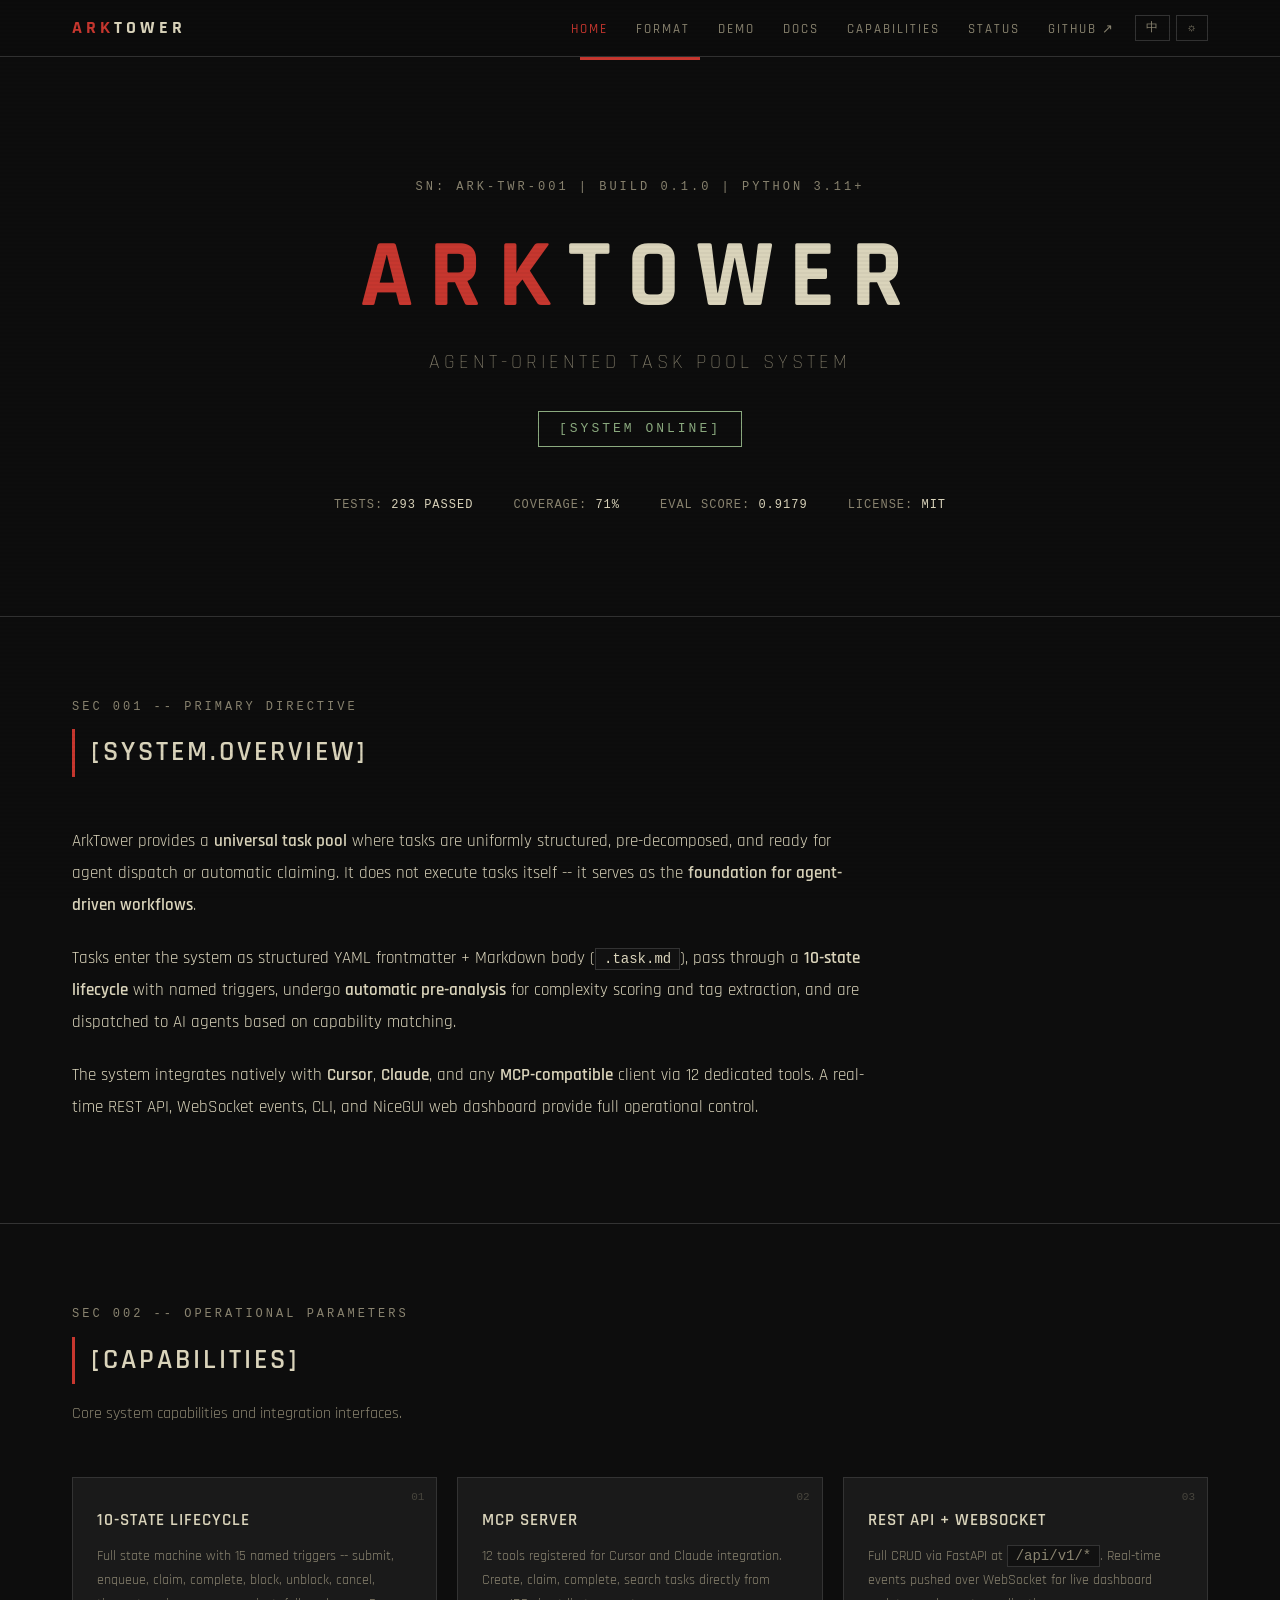
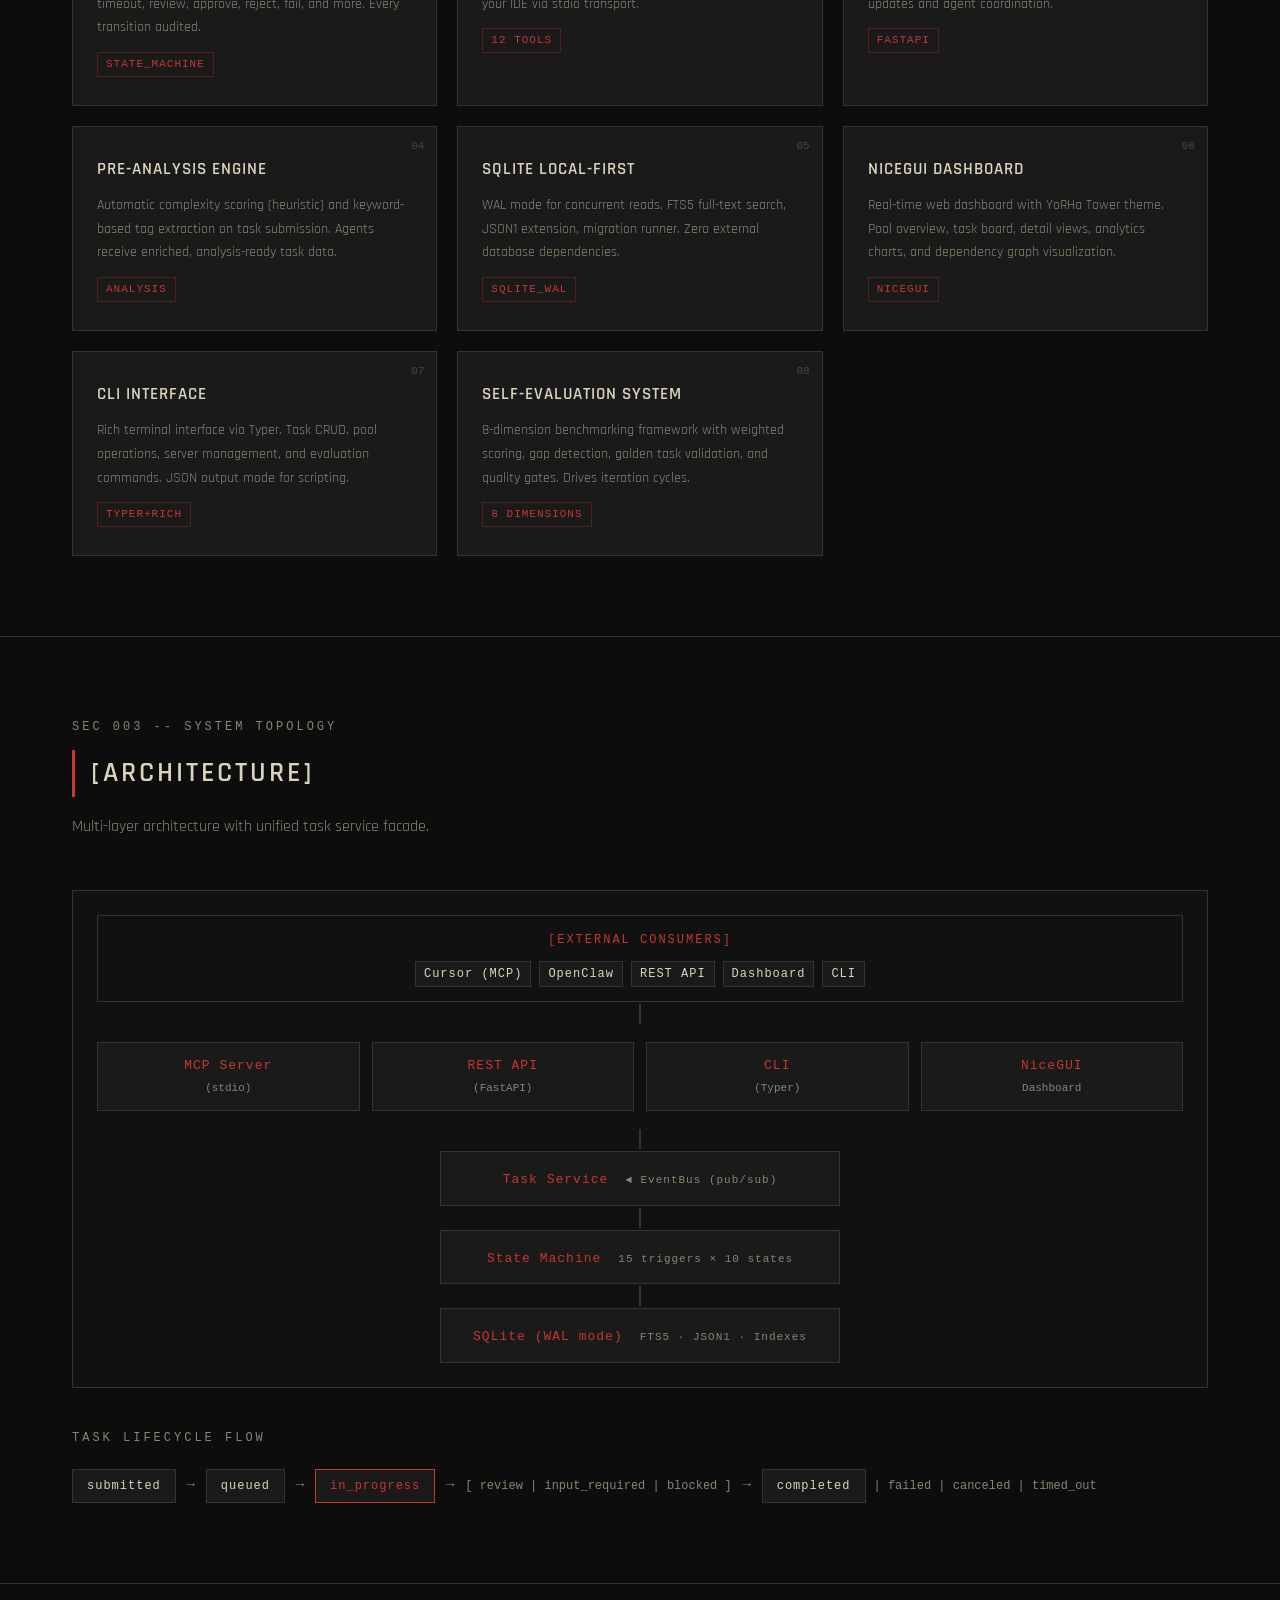
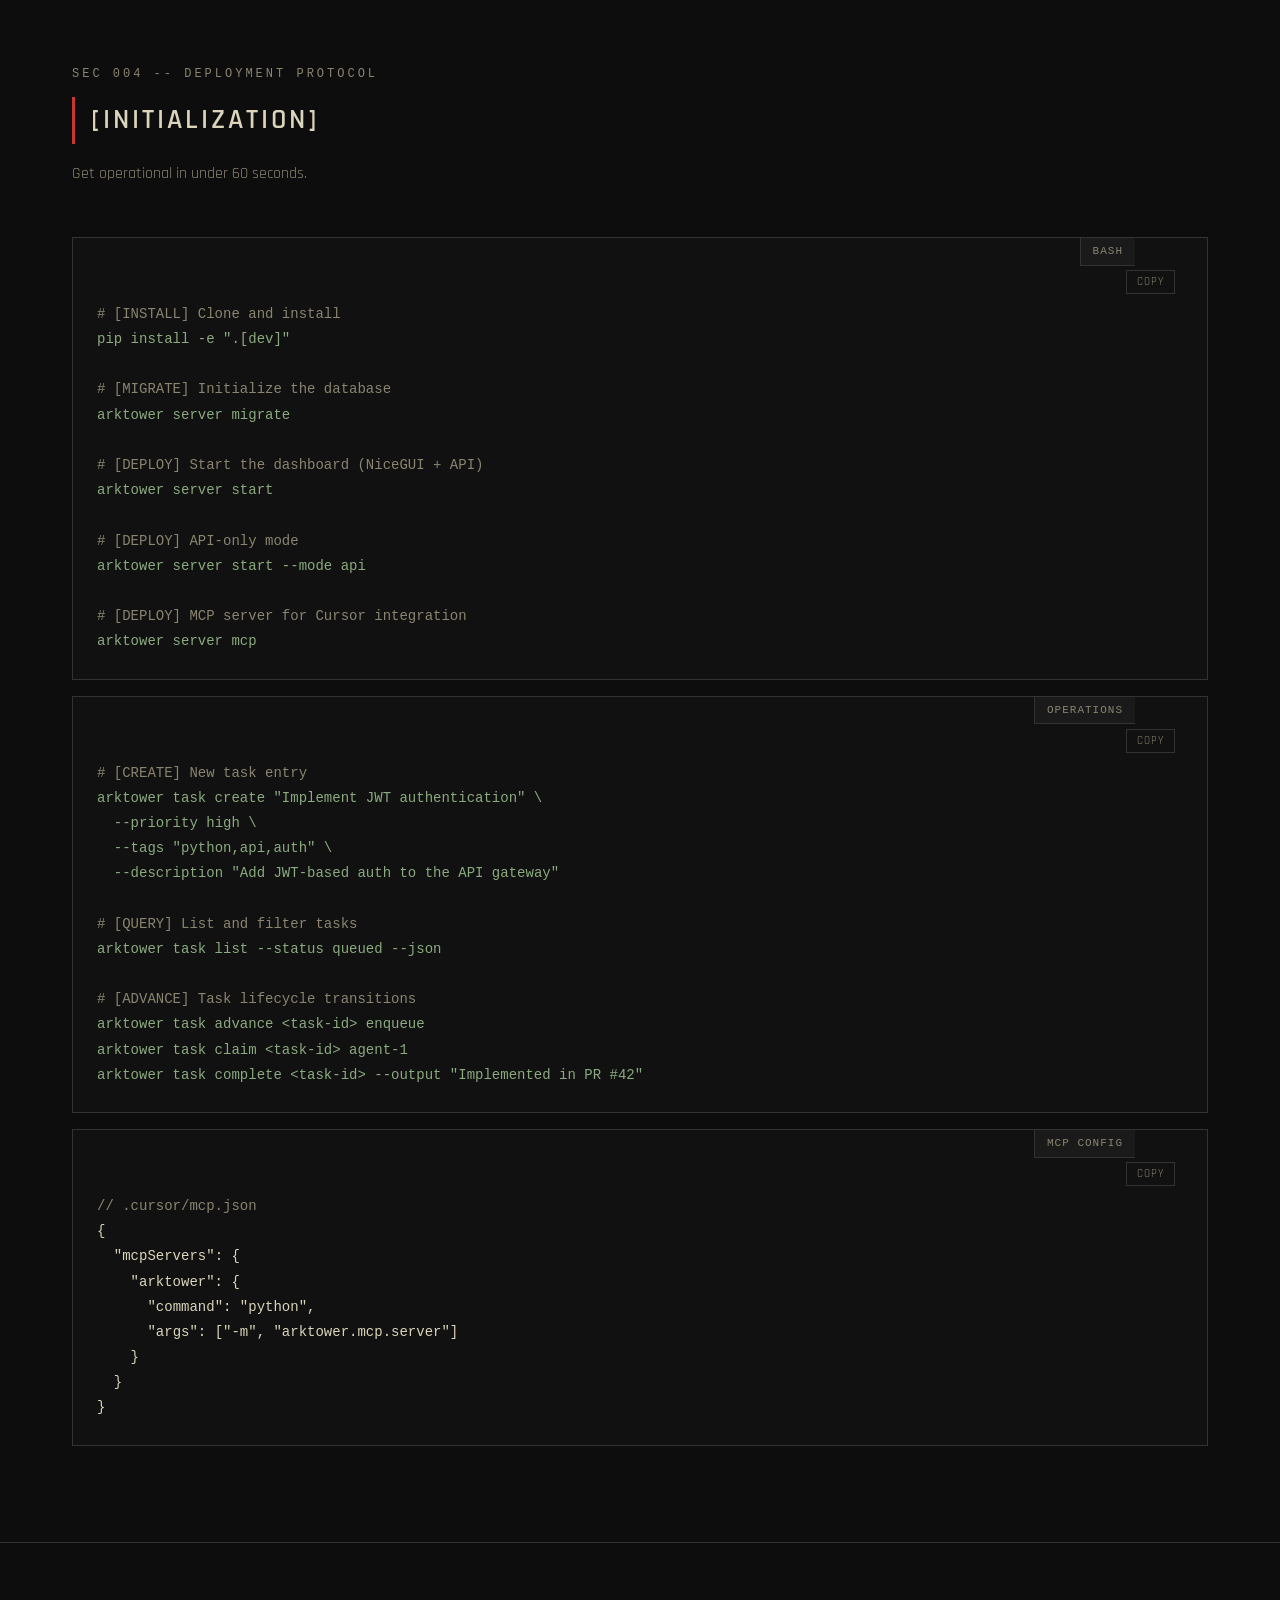
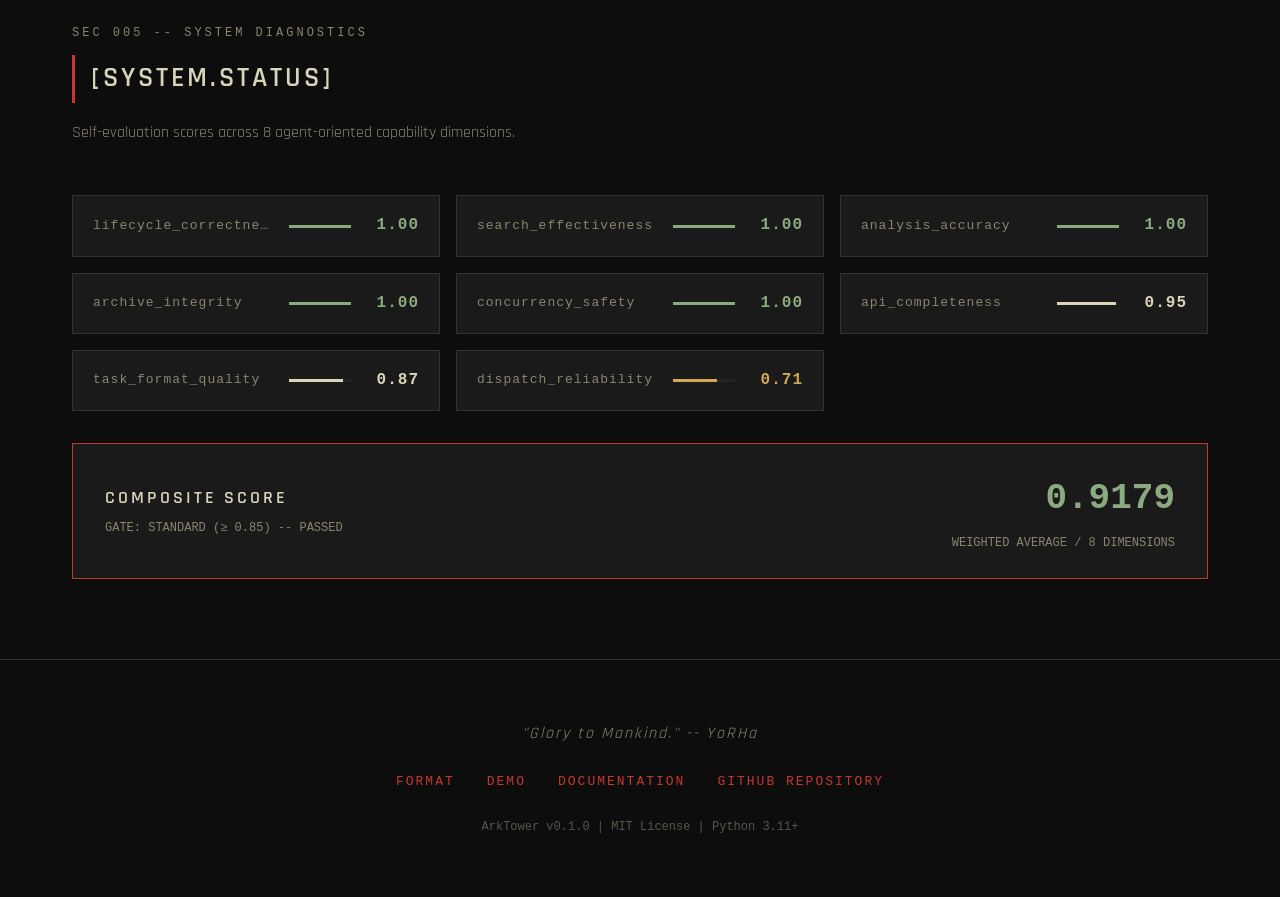
==== commit 9f598d1a: "docs: fix GitHub Pages code blocks and add copy buttons Wrap samples in pre/code so newlines render," ====
--- a/docs/index.html
+++ b/docs/index.html
@@ -230,7 +230,9 @@
 
     <div class="code-block">
       <span class="code-label">BASH</span>
-      <code><span class="comment"># [INSTALL] Clone and install</span>
+      <div class="code-block-wrapper">
+        <button type="button" class="copy-btn" onclick="copyCode(this)">COPY</button>
+        <pre><code><span class="comment"># [INSTALL] Clone and install</span>
 <span class="command">pip install -e ".[dev]"</span>
 
 <span class="comment"># [MIGRATE] Initialize the database</span>
@@ -243,12 +245,15 @@
 <span class="command">arktower server start --mode api</span>
 
 <span class="comment"># [DEPLOY] MCP server for Cursor integration</span>
-<span class="command">arktower server mcp</span></code>
+<span class="command">arktower server mcp</span></code></pre>
+      </div>
     </div>
 
     <div class="code-block">
       <span class="code-label">OPERATIONS</span>
-      <code><span class="comment"># [CREATE] New task entry</span>
+      <div class="code-block-wrapper">
+        <button type="button" class="copy-btn" onclick="copyCode(this)">COPY</button>
+        <pre><code><span class="comment"># [CREATE] New task entry</span>
 <span class="command">arktower task create "Implement JWT authentication" \
   --priority high \
   --tags "python,api,auth" \
@@ -260,12 +265,15 @@
 <span class="comment"># [ADVANCE] Task lifecycle transitions</span>
 <span class="command">arktower task advance &lt;task-id&gt; enqueue</span>
 <span class="command">arktower task claim &lt;task-id&gt; agent-1</span>
-<span class="command">arktower task complete &lt;task-id&gt; --output "Implemented in PR #42"</span></code>
+<span class="command">arktower task complete &lt;task-id&gt; --output "Implemented in PR #42"</span></code></pre>
+      </div>
     </div>
 
     <div class="code-block">
       <span class="code-label">MCP CONFIG</span>
-      <code><span class="comment">// .cursor/mcp.json</span>
+      <div class="code-block-wrapper">
+        <button type="button" class="copy-btn" onclick="copyCode(this)">COPY</button>
+        <pre><code><span class="comment">// .cursor/mcp.json</span>
 {
   "mcpServers": {
     "arktower": {
@@ -273,7 +281,8 @@
       "args": ["-m", "arktower.mcp.server"]
     }
   }
-}</code>
+}</code></pre>
+      </div>
     </div>
   </div>
 </section>
@@ -357,6 +366,25 @@
   </div>
 </footer>
 
+<script>
+function copyCode(btn) {
+  var block = btn.closest('.code-block-wrapper').querySelector('pre, code');
+  if (!block) {
+    return;
+  }
+  var text = block.innerText || block.textContent;
+  navigator.clipboard.writeText(text).then(function() {
+    btn.textContent = 'COPIED';
+    btn.classList.add('copied');
+    setTimeout(function() {
+      btn.textContent = 'COPY';
+      btn.classList.remove('copied');
+    }, 2000);
+  }).catch(function(err) {
+    console.error('copyCode failed', err);
+  });
+}
+</script>
 <script>
 (function() {
   'use strict';
--- a/docs/shared.css
+++ b/docs/shared.css
@@ -28,6 +28,7 @@
   --blue: #6B8DAD;
   --border: #333333;
   --border-hover: #C7372F;
+  --success: #8BAA7F;
   --nav-bg: rgba(13, 13, 13, 0.95);
   --nav-bg-solid: rgba(13, 13, 13, 0.98);
   --font-main: 'Rajdhani', 'Segoe UI', sans-serif;
@@ -588,11 +589,49 @@
   overflow-x: auto;
 }
 
-.code-block code {
+.code-block-wrapper {
+  position: relative;
+}
+
+.copy-btn {
+  position: absolute;
+  top: 8px;
+  right: 8px;
+  background: transparent;
+  border: 1px solid var(--border);
+  color: var(--text-dim);
+  font-family: 'Rajdhani', monospace;
+  font-size: 0.7rem;
+  letter-spacing: 1px;
+  text-transform: uppercase;
+  padding: 4px 10px;
+  cursor: pointer;
+  transition: all 0.2s;
+  z-index: 11;
+}
+
+.copy-btn:hover {
+  border-color: var(--accent);
+  color: var(--accent);
+}
+
+.copy-btn.copied {
+  border-color: var(--success);
+  color: var(--success);
+}
+
+.code-block pre {
+  margin: 0;
+}
+
+.code-block pre code {
+  display: block;
   font-family: var(--font-mono);
   font-size: 14px;
   line-height: 1.8;
   color: var(--text);
+  white-space: pre-wrap;
+  word-break: break-word;
 }
 
 .code-block .comment {
@@ -606,7 +645,7 @@
 .code-label {
   position: absolute;
   top: 0;
-  right: 0;
+  right: 72px;
   font-family: var(--font-mono);
   font-size: 11px;
   color: var(--text-dim);
@@ -615,6 +654,12 @@
   border-bottom: 1px solid var(--border);
   padding: 4px 12px;
   letter-spacing: 1px;
+  z-index: 9;
+}
+
+.code-block-wrapper pre {
+  padding: 40px 0 0;
+  margin: 0;
 }
 
 /* -- Status display (aligned bars) -- */
@@ -922,8 +967,12 @@
   letter-spacing: 2px;
 }
 
-.lined-code pre {
-  padding: 16px;
+.lined-code .code-block-wrapper {
+  position: relative;
+}
+
+.lined-code .code-block-wrapper pre {
+  padding: 40px 16px 16px 16px;
   font-family: var(--font-mono);
   font-size: 13px;
   line-height: 1.7;
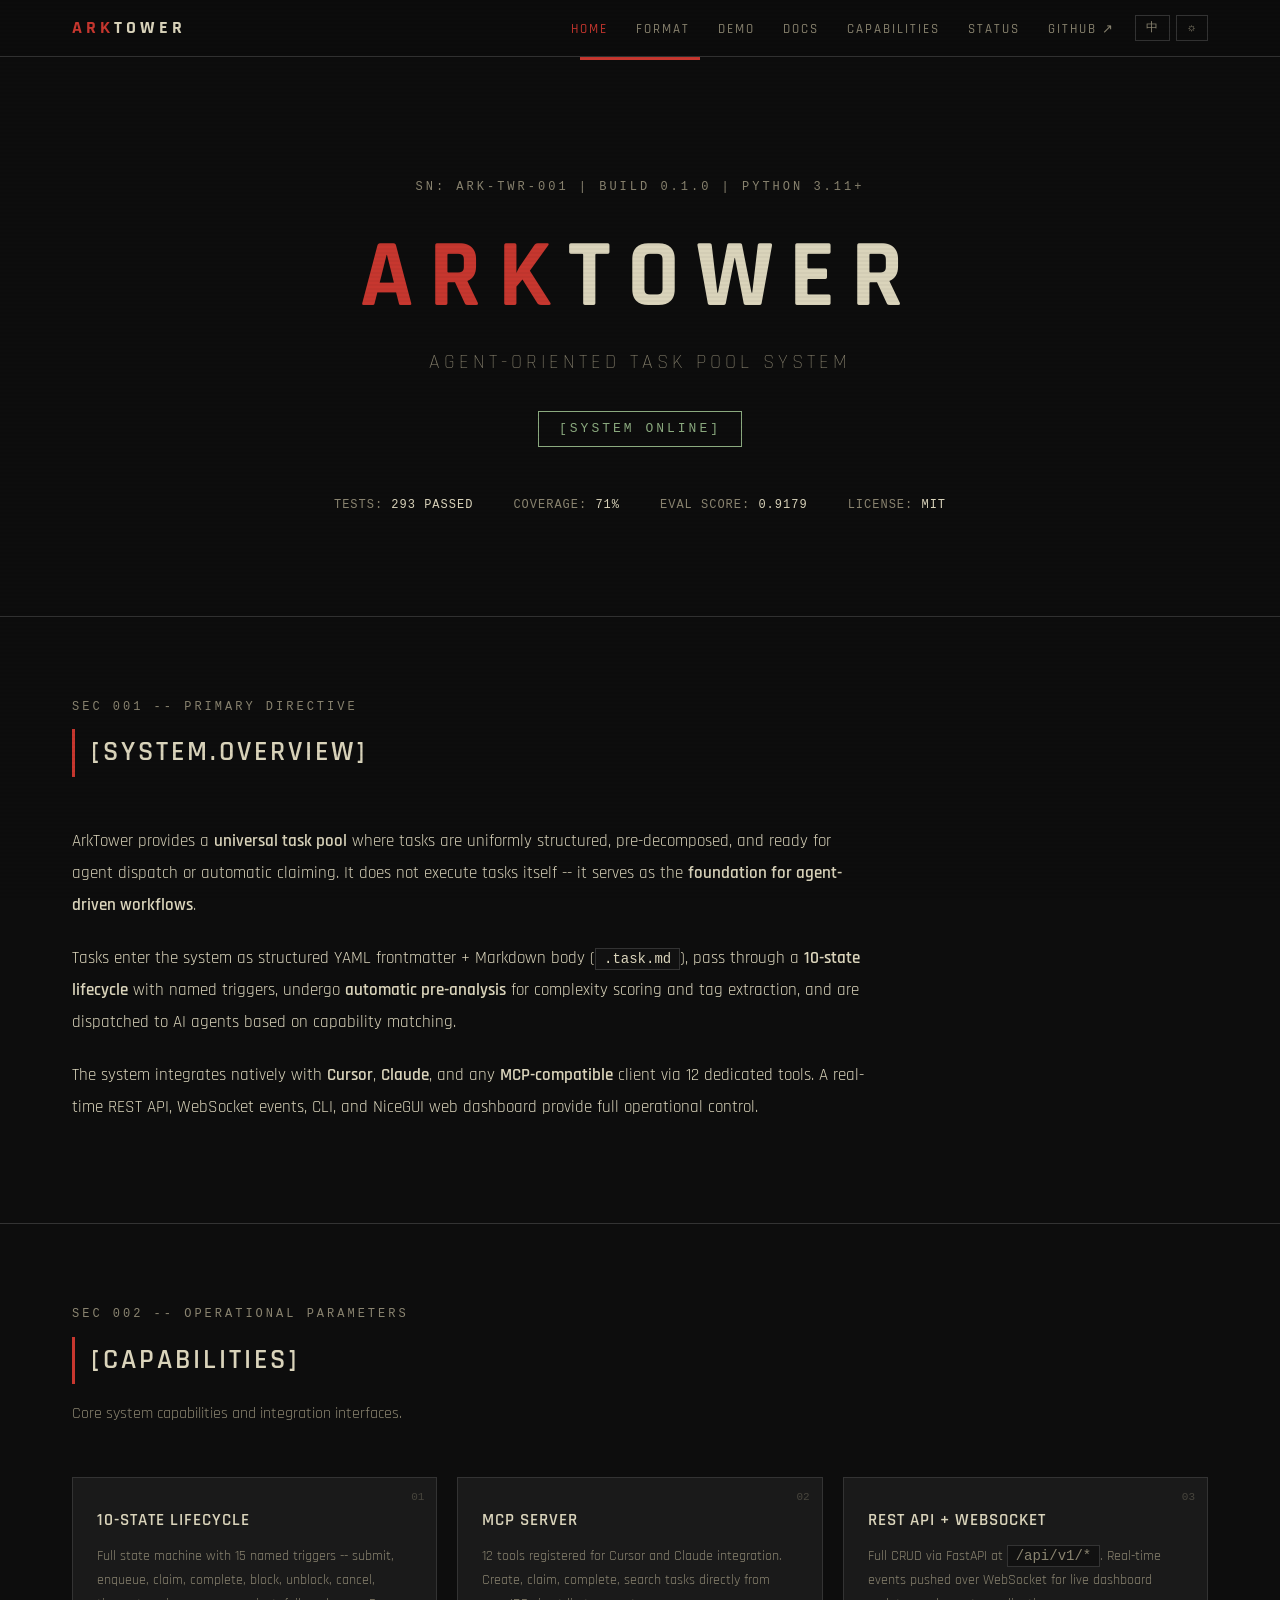
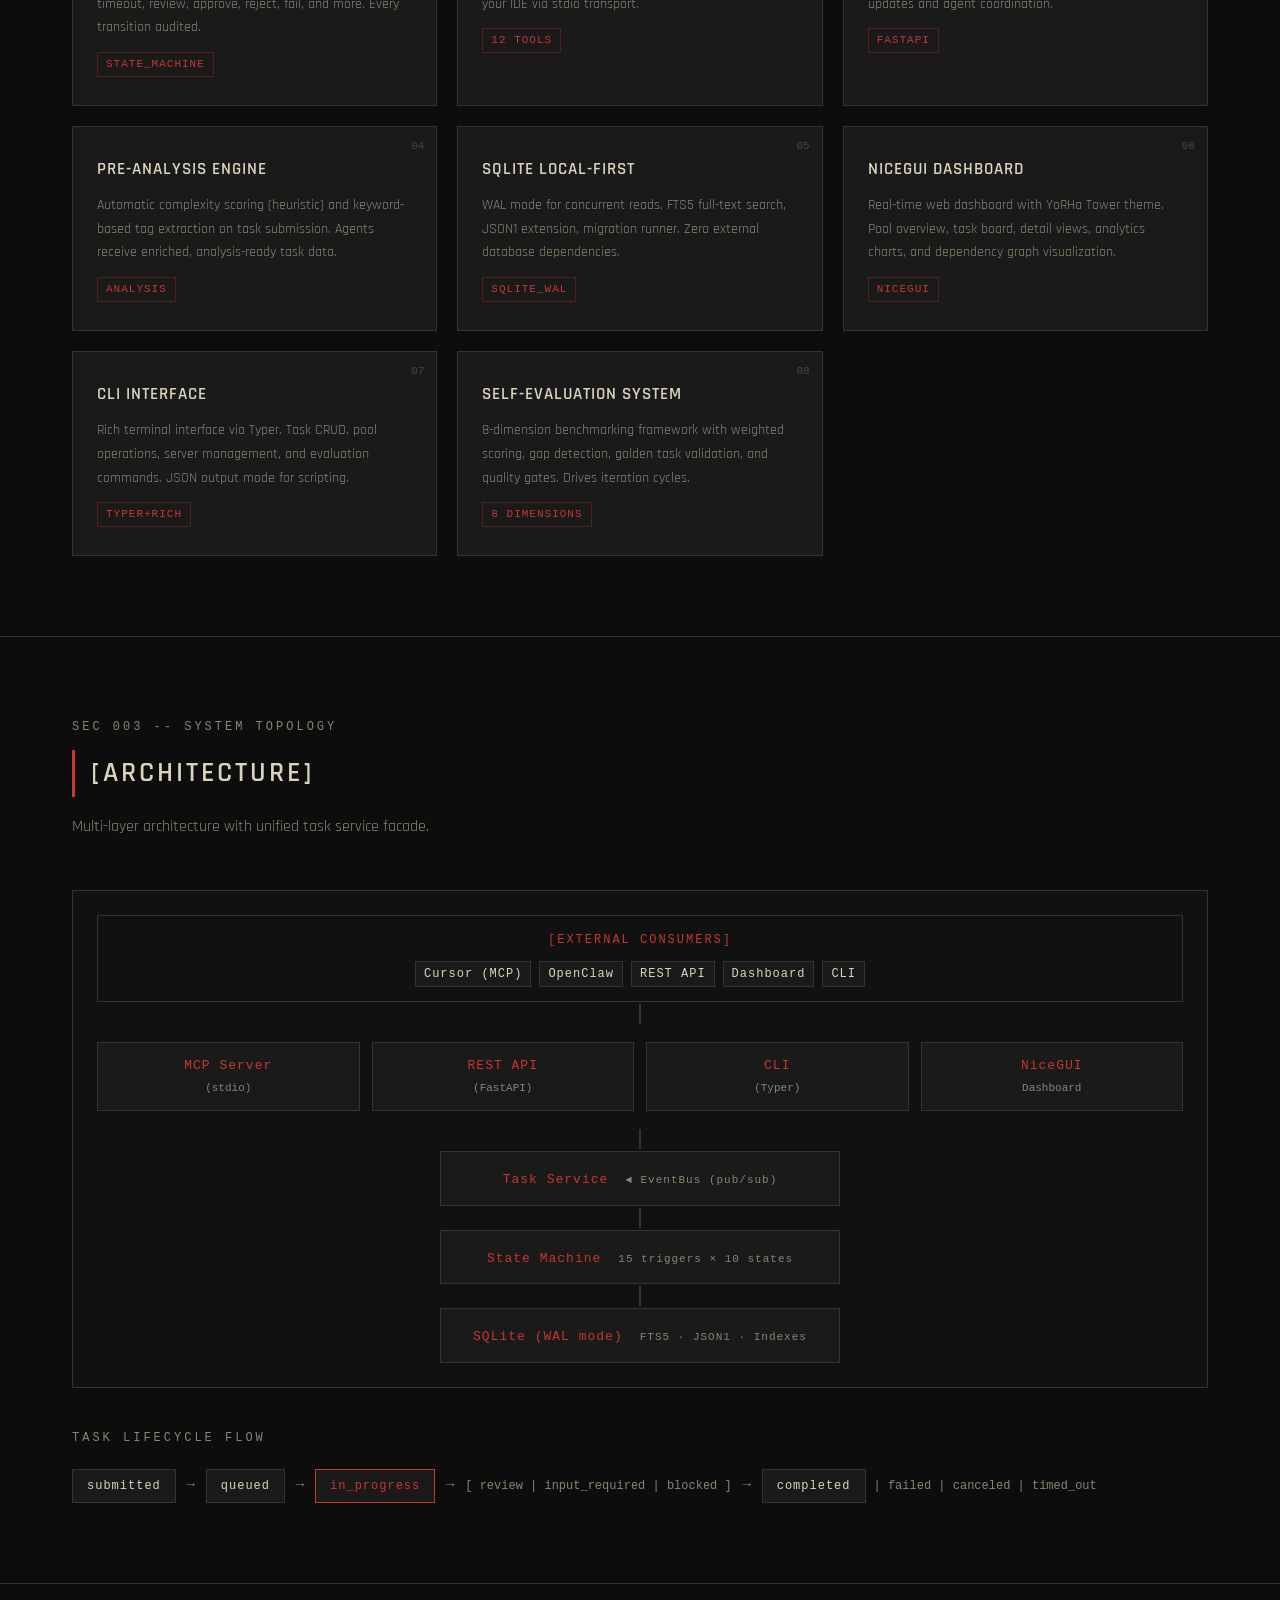
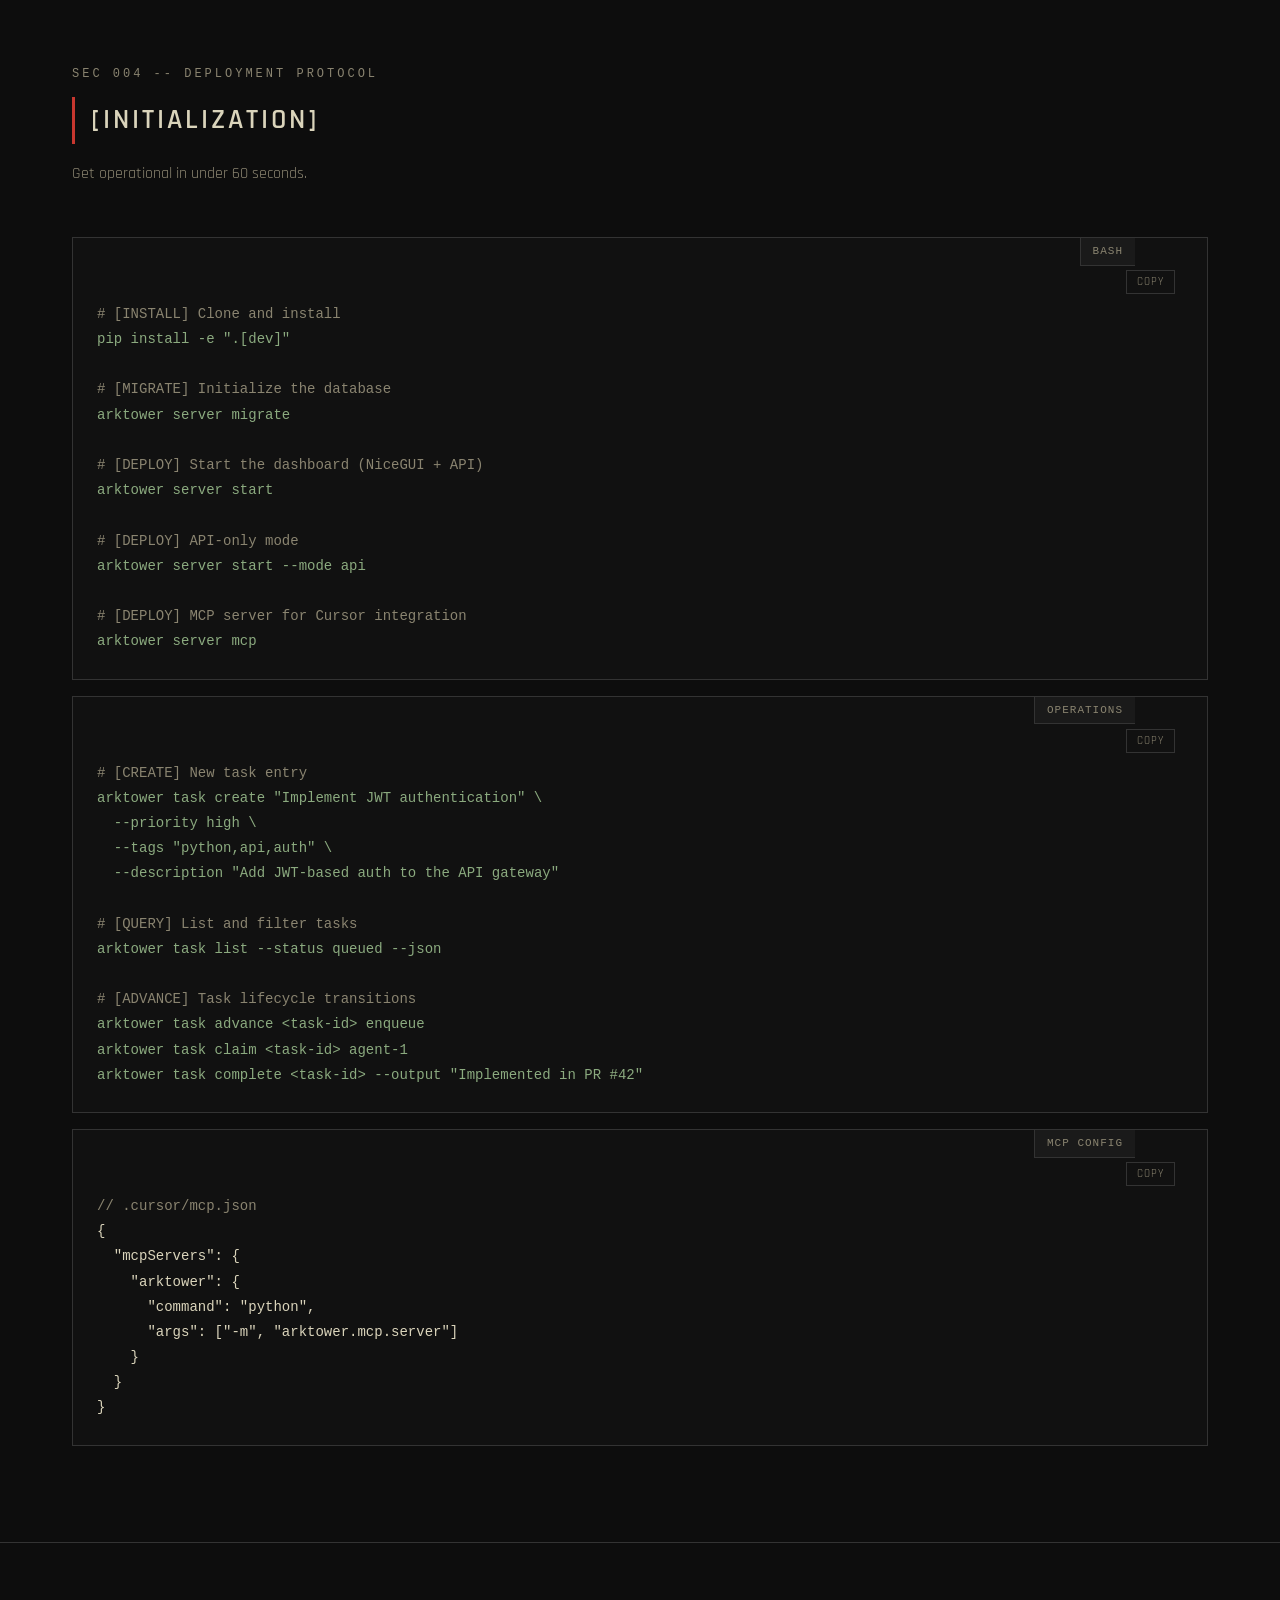
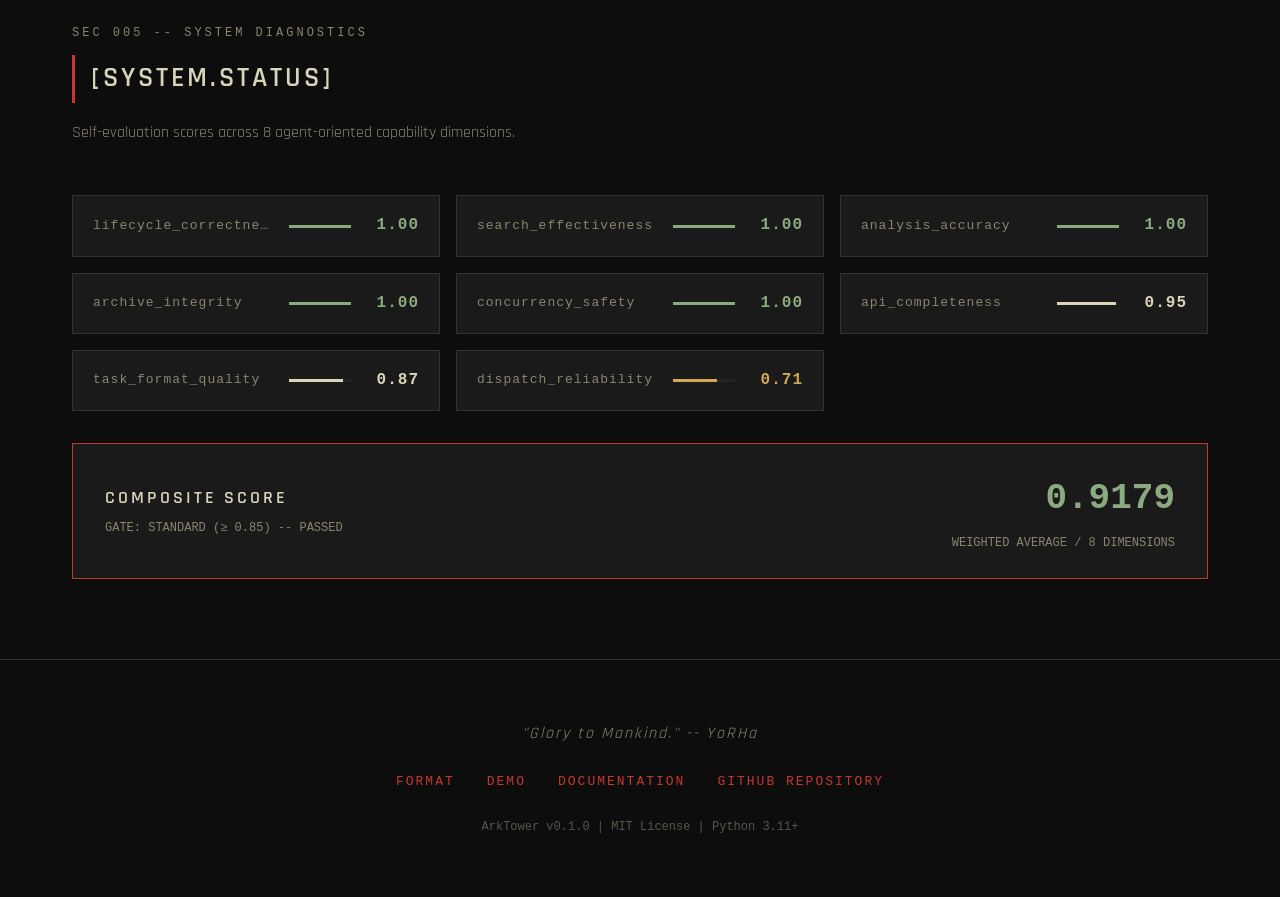
==== commit ade2116d: "fix: deep formatting audit — fix structured data white-space in docs Systematic audit of all docs/*." ====
--- a/docs/index.html
+++ b/docs/index.html
@@ -273,7 +273,7 @@
       <span class="code-label">MCP CONFIG</span>
       <div class="code-block-wrapper">
         <button type="button" class="copy-btn" onclick="copyCode(this)">COPY</button>
-        <pre><code><span class="comment">// .cursor/mcp.json</span>
+        <pre><code class="code-structured"><span class="comment">// .cursor/mcp.json</span>
 {
   "mcpServers": {
     "arktower": {
--- a/docs/shared.css
+++ b/docs/shared.css
@@ -634,6 +634,14 @@
   word-break: break-word;
 }
 
+/* Structured data (JSON, YAML, TOML): preserve exact indentation (no reflow) */
+.code-block pre code.json-schema-code,
+.code-block pre code.code-structured {
+  white-space: pre;
+  word-break: normal;
+  overflow-x: auto;
+}
+
 .code-block .comment {
   color: var(--text-dim);
 }
@@ -996,6 +1004,50 @@
 .lined-code .yaml-val { color: var(--green); }
 .lined-code .yaml-str { color: var(--text); }
 .lined-code .md-body { color: var(--text-muted); }
+
+/* -- Format spec tabs (.task.md / .task.json) -- */
+.format-tabs {
+  margin: 16px 0;
+}
+
+.tab-header {
+  display: flex;
+  gap: 0;
+  border-bottom: 1px solid var(--border);
+}
+
+.tab-btn {
+  background: transparent;
+  border: 1px solid var(--border);
+  border-bottom: none;
+  color: var(--text-dim);
+  font-family: 'Rajdhani', monospace;
+  font-size: 0.75rem;
+  letter-spacing: 1px;
+  text-transform: uppercase;
+  padding: 8px 20px;
+  cursor: pointer;
+  transition: all 0.2s;
+}
+
+.tab-btn:hover {
+  color: var(--text);
+  border-color: var(--accent);
+}
+
+.tab-btn.active {
+  color: var(--accent);
+  border-color: var(--accent);
+  background: var(--bg-card);
+}
+
+.tab-content {
+  display: none;
+}
+
+.tab-content.active {
+  display: block;
+}
 
 /* -- Two-column layout -- */
 .two-col {
